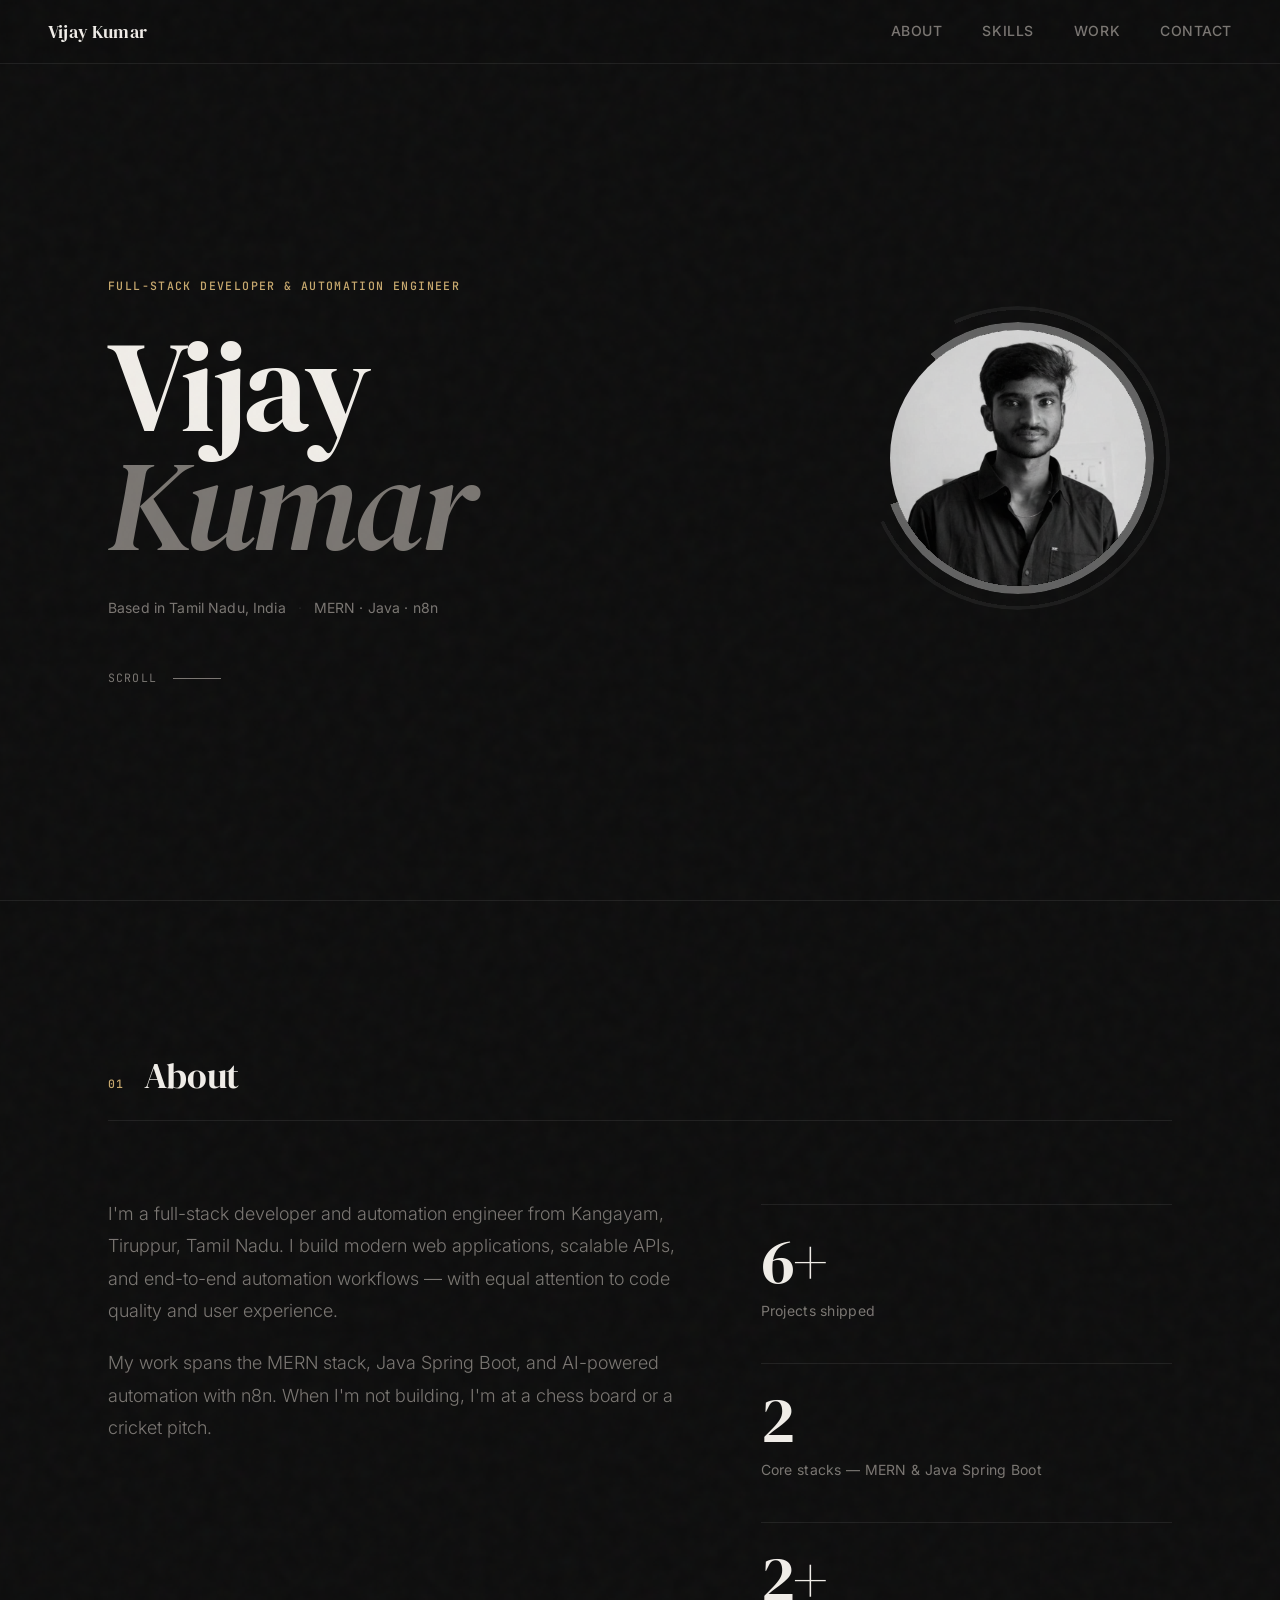
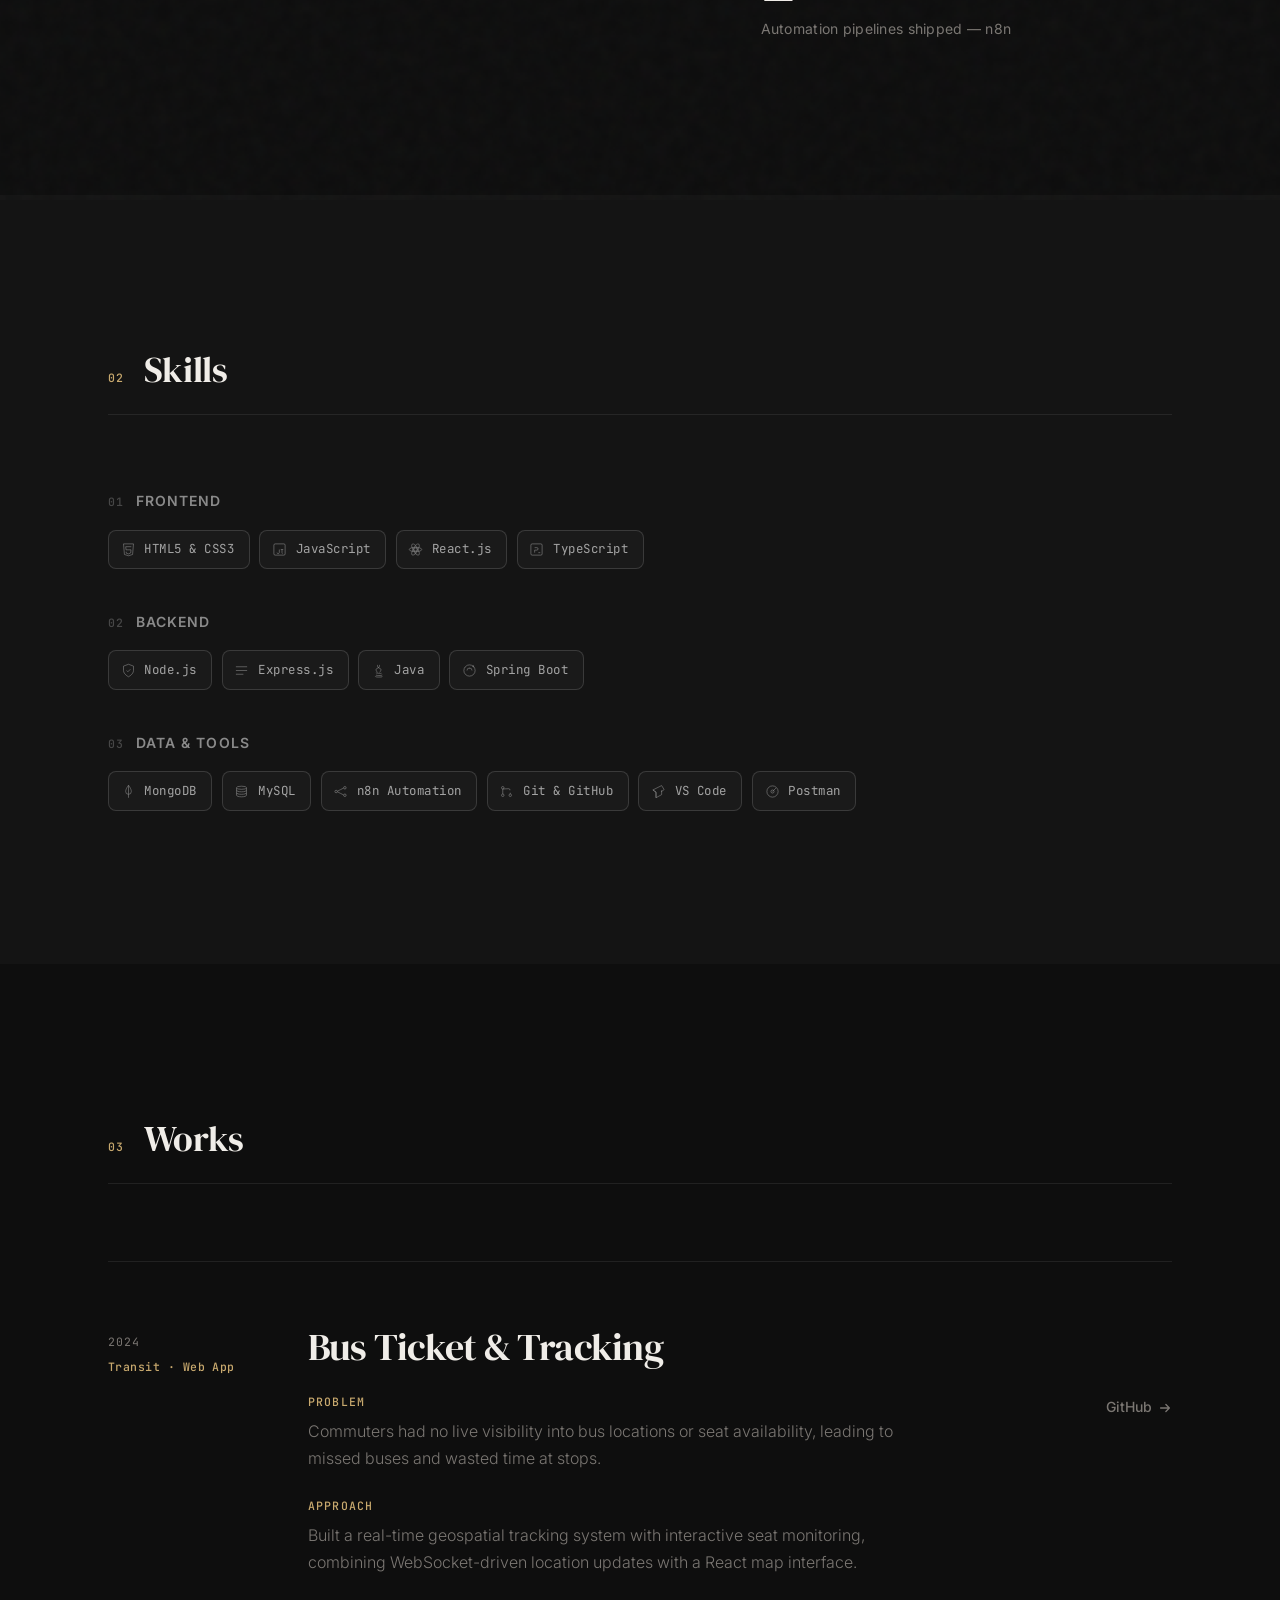
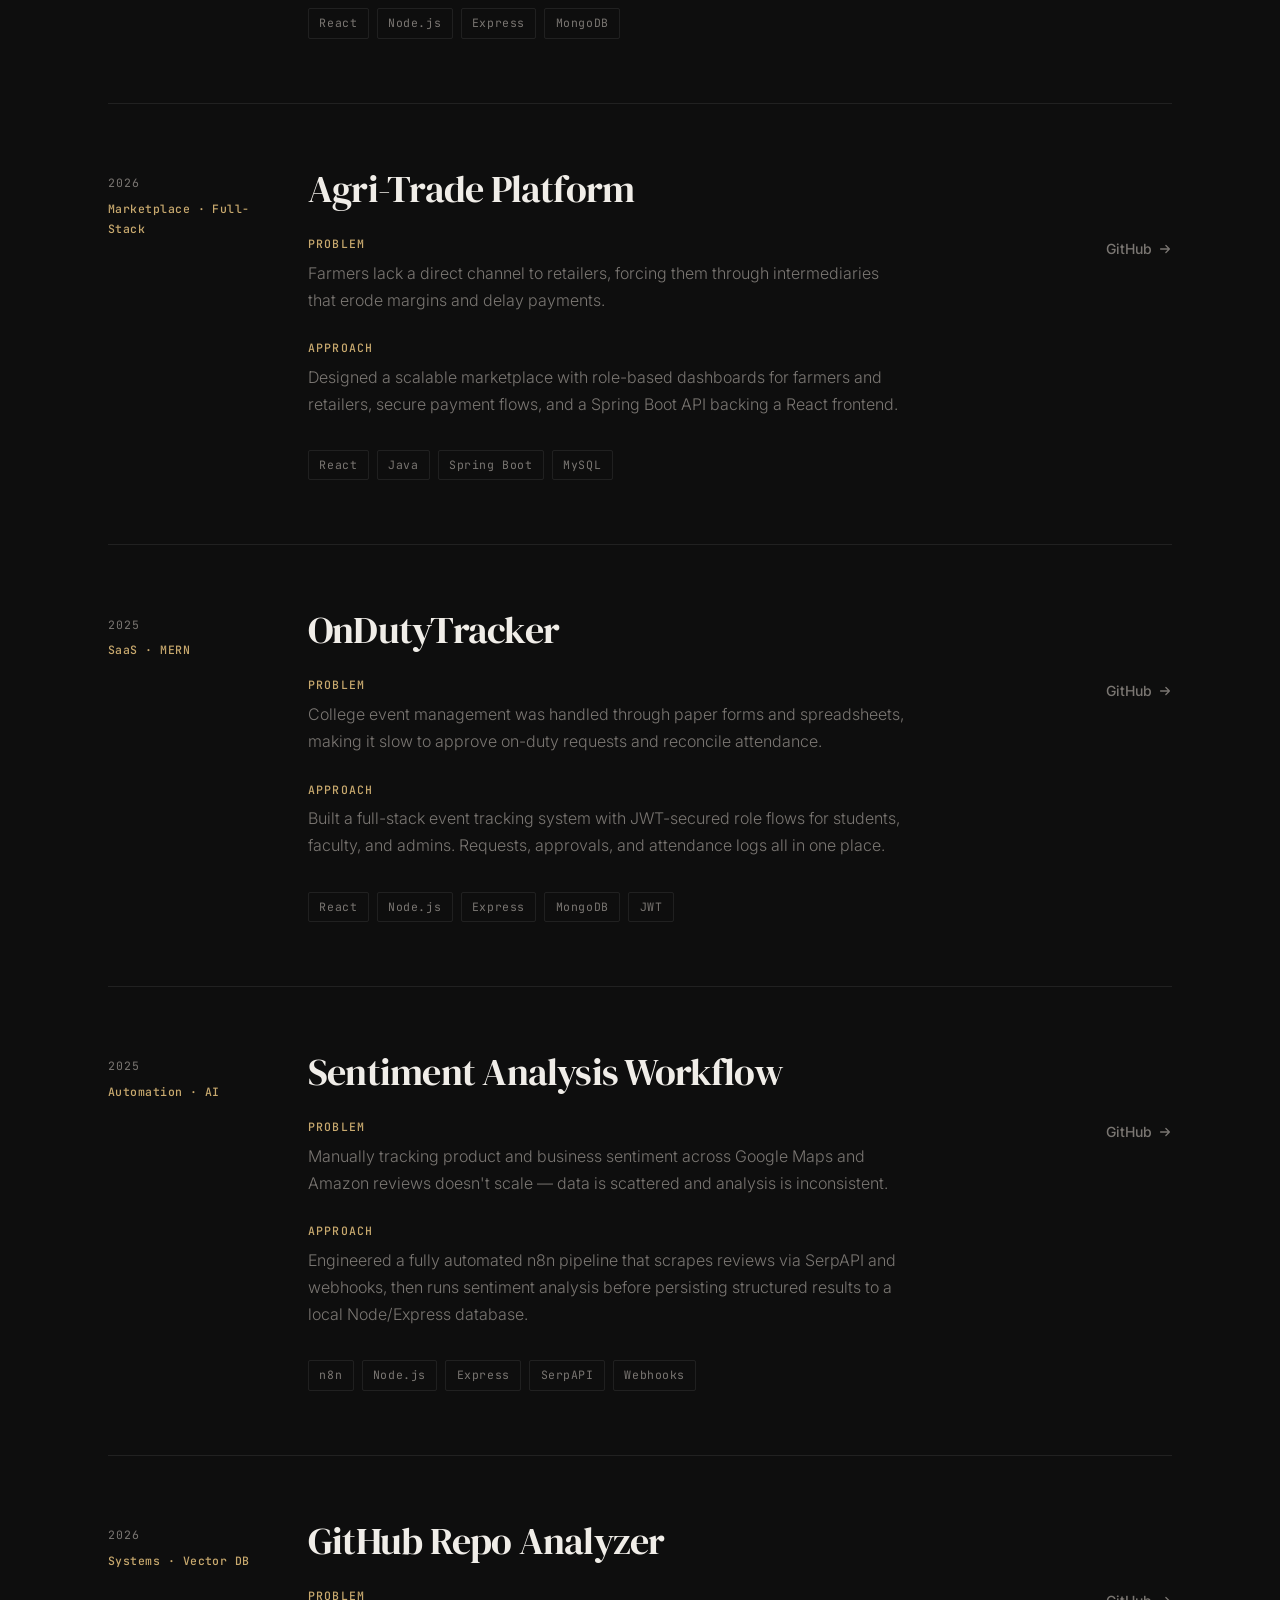
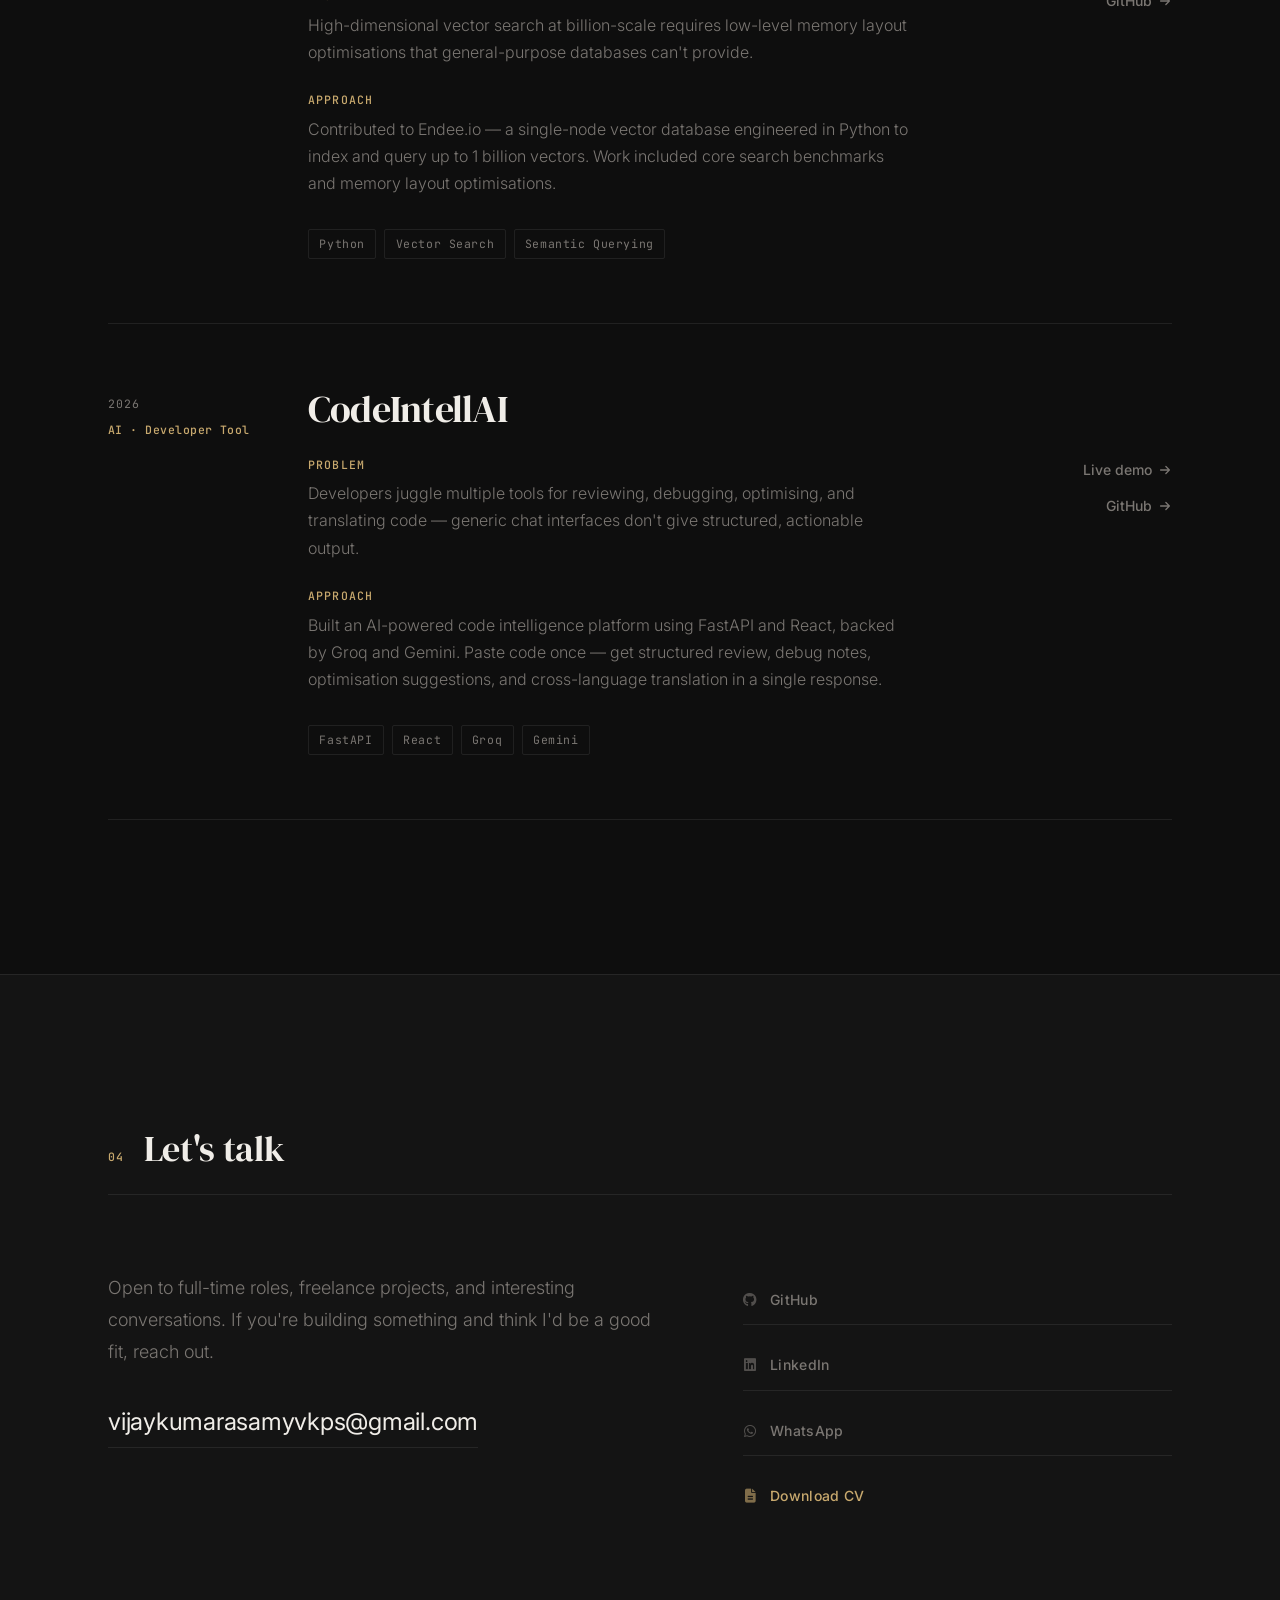
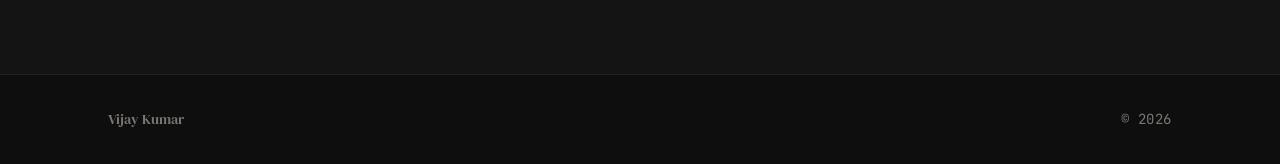
==== index.html @ 56f91ee9 "Updated Portfolio" ====
<!DOCTYPE html>
<html lang="en">
<head>
    <meta charset="UTF-8">
    <meta name="viewport" content="width=device-width, initial-scale=1.0">
    <title>Vijay Kumar — Full-Stack Developer</title>
    <!-- Favicon: VK monogram -->
    <link rel="icon" type="image/svg+xml" href="data:image/svg+xml,%3Csvg xmlns='http://www.w3.org/2000/svg' viewBox='0 0 32 32'%3E%3Crect width='32' height='32' rx='6' fill='%230e0e0e'/%3E%3Ctext x='16' y='22' font-family='Georgia%2C serif' font-size='14' font-weight='700' fill='%23f0ede8' text-anchor='middle' letter-spacing='0.5'%3EVK%3C/text%3E%3C/svg%3E">
    <link rel="preconnect" href="https://fonts.googleapis.com">
    <link rel="preconnect" href="https://fonts.gstatic.com" crossorigin>
    <!-- 
        Display: DM Serif Display — editorial, confident, not stuffy
        Body/UI: Inter — clean, neutral, professional
        Mono: JetBrains Mono — code/labels
    -->
    <link href="https://fonts.googleapis.com/css2?family=DM+Serif+Display:ital@0;1&family=Inter:wght@300;400;500;600&family=JetBrains+Mono:wght@400;500&display=swap" rel="stylesheet">
    <link rel="stylesheet" href="https://cdnjs.cloudflare.com/ajax/libs/font-awesome/6.5.1/css/all.min.css">
    <link rel="stylesheet" href="styles.css">
</head>
<body>

    <!-- Grain texture overlay -->
    <div class="grain" aria-hidden="true"></div>

    <!-- ===================== NAVIGATION ===================== -->
    <nav class="nav" id="nav">
        <a href="#hero" class="nav-logo">Vijay Kumar</a>
        <div class="nav-links">
            <a href="#about">About</a>
            <a href="#skills">Skills</a>
            <a href="#work">Work</a>
            <a href="#contact">Contact</a>
        </div>
        <button class="nav-menu-btn" aria-label="Toggle menu" aria-expanded="false">
            <span></span><span></span>
        </button>
    </nav>

    <!-- Mobile nav drawer -->
    <div class="nav-drawer" id="navDrawer" aria-hidden="true">
        <a href="#about">About</a>
        <a href="#skills">Skills</a>
        <a href="#work">Work</a>
        <a href="#contact">Contact</a>
    </div>

    <!-- ===================== HERO ===================== -->
    <div class="hero-wrap">
    <section id="hero" class="hero">
        <div class="hero-inner">
            <div class="hero-label fade-up">Full-Stack Developer &amp; Automation Engineer</div>
            <h1 class="hero-title fade-up delay-1">
                Vijay<br>
                <em>Kumar</em>
            </h1>
            <div class="hero-meta fade-up delay-2">
                <span>Based in Tamil Nadu, India</span>
                <span class="dot">·</span>
                <span>MERN · Java · n8n</span>
            </div>
            <a href="#about" class="hero-scroll fade-up delay-3" aria-label="Scroll to about">
                <span>Scroll</span>
                <div class="hero-scroll-line"></div>
            </a>
        </div>
        <div class="hero-portrait fade-in-right delay-2">
            <div class="portrait-ring">
                <img src="images/Vijay.jpeg" alt="Vijay Kumar" loading="eager" class="portrait-circle">
            </div>
        </div>
    </section>
    </div><!-- /hero-wrap -->

    <!-- ===================== ABOUT ===================== -->
    <section id="about" class="section">
        <div class="container">
            <div class="section-header reveal">
                <span class="section-index">01</span>
                <h2 class="section-title">About</h2>
            </div>
            <div class="about-grid">
                <div class="about-bio reveal delay-1">
                    <p>I'm a full-stack developer and automation engineer from Kangayam, Tiruppur, Tamil Nadu. I build modern web applications, scalable APIs, and end-to-end automation workflows — with equal attention to code quality and user experience.</p>
                    <p>My work spans the MERN stack, Java Spring Boot, and AI-powered automation with n8n. When I'm not building, I'm at a chess board or a cricket pitch. </p>
                </div>
                <div class="about-stats reveal delay-2">
                    <div class="stat">
                        <span class="stat-num">6+</span>
                        <span class="stat-label">Projects shipped</span>
                    </div>
                    <div class="stat">
                        <span class="stat-num">2</span>
                        <span class="stat-label">Core stacks — MERN &amp; Java Spring Boot</span>
                    </div>
                    <div class="stat">
                         <span class="stat-num">2+</span>
                         <span class="stat-label">Automation pipelines shipped — n8n</span>
                     </div>
                </div>
            </div>
        </div>
    </section>

    <!-- ===================== SKILLS ===================== -->
    <section id="skills" class="section section--skills">
        <div class="container">
            <div class="section-header reveal">
                <span class="section-index">02</span>
                <h2 class="section-title">Skills</h2>
            </div>
            <div class="skills-grid">

                <!-- FRONTEND -->
                <div class="skill-group reveal delay-1">
                    <div class="skill-group-header">
                        <span class="skill-group-num">01</span>
                        <h3 class="skill-group-title">Frontend</h3>
                    </div>
                    <ul class="skill-list">
                        <li>
                            <svg class="chip-icon" viewBox="0 0 24 24" fill="none" stroke="currentColor" stroke-width="1.5" aria-hidden="true"><path d="M4 3l1.5 17L12 22l6.5-2L20 3H4z"/><path d="M16.5 7.5h-9l.5 5h8l-.5 5L12 19l-3.5-1-.25-2.5"/></svg>
                            HTML5 &amp; CSS3
                        </li>
                        <li>
                            <svg class="chip-icon" viewBox="0 0 24 24" fill="none" stroke="currentColor" stroke-width="1.5" aria-hidden="true"><rect x="3" y="3" width="18" height="18" rx="2"/><path d="M8 17c0 1 .8 1.5 1.8 1.5C11 18.5 11.7 18 11.7 16.5V12"/><path d="M14 12h4M16 12v5c0 .8.4 1.5 1 1.5"/></svg>
                            JavaScript
                        </li>
                        <li>
                            <svg class="chip-icon" viewBox="0 0 24 24" fill="none" stroke="currentColor" stroke-width="1.5" aria-hidden="true"><circle cx="12" cy="12" r="2.5"/><ellipse cx="12" cy="12" rx="10" ry="3.5"/><ellipse cx="12" cy="12" rx="10" ry="3.5" transform="rotate(60 12 12)"/><ellipse cx="12" cy="12" rx="10" ry="3.5" transform="rotate(120 12 12)"/></svg>
                            React.js
                        </li>
                        <li>
                            <svg class="chip-icon" viewBox="0 0 24 24" fill="none" stroke="currentColor" stroke-width="1.5" aria-hidden="true"><rect x="3" y="3" width="18" height="18" rx="2"/><path d="M9 9h3.5a2 2 0 0 1 0 4H9v4"/><path d="M15 17h3"/></svg>
                            TypeScript
                        </li>
                    </ul>
                </div>

                <!-- BACKEND -->
                <div class="skill-group reveal delay-2">
                    <div class="skill-group-header">
                        <span class="skill-group-num">02</span>
                        <h3 class="skill-group-title">Backend</h3>
                    </div>
                    <ul class="skill-list">
                        <li>
                            <svg class="chip-icon" viewBox="0 0 24 24" fill="none" stroke="currentColor" stroke-width="1.5" aria-hidden="true"><path d="M12 22s8-4 8-10V5l-8-3-8 3v7c0 6 8 10 8 10z"/><path d="M9 12l2 2 4-4"/></svg>
                            Node.js
                        </li>
                        <li>
                            <svg class="chip-icon" viewBox="0 0 24 24" fill="none" stroke="currentColor" stroke-width="1.5" aria-hidden="true"><path d="M3 12h18M3 6h18M3 18h12"/></svg>
                            Express.js
                        </li>
                        <li>
                            <svg class="chip-icon" viewBox="0 0 24 24" fill="none" stroke="currentColor" stroke-width="1.5" aria-hidden="true"><path d="M8.5 19s-2 1 4 1 5.5-1 5.5-1M8 15.5s-1 .5 4 1 5-.3 5-.3"/><path d="M10.5 3s-1 4 2.5 5 3 3 2.5 4.5-2 2.5-2 2.5M13.5 3s1 4-2.5 5-3 3-2.5 4.5 2 2.5 2 2.5"/><path d="M7 21s-1 1.5 5 1.5 6-.5 6-1.5"/></svg>
                            Java
                        </li>
                        <li>
                            <svg class="chip-icon" viewBox="0 0 24 24" fill="none" stroke="currentColor" stroke-width="1.5" aria-hidden="true"><circle cx="12" cy="12" r="9"/><path d="M8 12a4 4 0 0 1 8 0"/><path d="M12 8v1M19.5 7l-.7.7M4.5 7l.7.7"/><circle cx="18" cy="5" r="1.5" fill="currentColor" stroke="none"/></svg>
                            Spring Boot
                        </li>
                    </ul>
                </div>

                <!-- DATA & TOOLS -->
                <div class="skill-group reveal delay-3">
                    <div class="skill-group-header">
                        <span class="skill-group-num">03</span>
                        <h3 class="skill-group-title">Data &amp; Tools</h3>
                    </div>
                    <ul class="skill-list">
                        <li>
                            <svg class="chip-icon" viewBox="0 0 24 24" fill="none" stroke="currentColor" stroke-width="1.5" aria-hidden="true"><path d="M12 2c0 0-4.5 5.5-4.5 10a4.5 4.5 0 0 0 9 0C16.5 7.5 12 2 12 2z"/><line x1="12" y1="2" x2="12" y2="22"/></svg>
                            MongoDB
                        </li>
                        <li>
                            <svg class="chip-icon" viewBox="0 0 24 24" fill="none" stroke="currentColor" stroke-width="1.5" aria-hidden="true"><ellipse cx="12" cy="6" rx="8" ry="2.5"/><path d="M4 6v4c0 1.4 3.6 2.5 8 2.5S20 11.4 20 10V6"/><path d="M4 10v4c0 1.4 3.6 2.5 8 2.5S20 15.4 20 14v-4"/><path d="M4 14v4c0 1.4 3.6 2.5 8 2.5S20 19.4 20 18v-4"/></svg>
                            MySQL
                        </li>
                        <li>
                            <svg class="chip-icon" viewBox="0 0 24 24" fill="none" stroke="currentColor" stroke-width="1.5" aria-hidden="true"><circle cx="5" cy="12" r="2"/><circle cx="19" cy="6" r="2"/><circle cx="19" cy="18" r="2"/><path d="M7 11.5L12 9l5-2.5M7 12.5L12 15l5 2.5"/></svg>
                            n8n Automation
                        </li>
                        <li>
                            <svg class="chip-icon" viewBox="0 0 24 24" fill="none" stroke="currentColor" stroke-width="1.5" aria-hidden="true"><circle cx="6" cy="18" r="2"/><circle cx="18" cy="18" r="2"/><circle cx="6" cy="6" r="2"/><path d="M6 8v8M6 8l9.5-.5a2 2 0 0 1 2 2v.5"/><path d="M18 14v2"/></svg>
                            Git &amp; GitHub
                        </li>
                        <li>
                            <svg class="chip-icon" viewBox="0 0 24 24" fill="none" stroke="currentColor" stroke-width="1.5" aria-hidden="true"><path d="M17 2.5L3 9.5l5 3.5M17 2.5L21 9l-5 3.5M3 9.5l5 3.5v9l9-5v-7"/><path d="M8 13v9"/></svg>
                            VS Code
                        </li>
                        <li>
                            <svg class="chip-icon" viewBox="0 0 24 24" fill="none" stroke="currentColor" stroke-width="1.5" aria-hidden="true"><circle cx="12" cy="12" r="9"/><path d="M12 12l5.5-5.5"/><circle cx="12" cy="12" r="2.5"/></svg>
                            Postman
                        </li>
                    </ul>
                </div>

            </div>
        </div>
    </section>

    <!-- ===================== WORK ===================== -->
    <section id="work" class="section">
        <div class="container">
            <div class="section-header reveal">
                <span class="section-index">03</span>
                <h2 class="section-title">Works</h2>
            </div>

            <!-- Project: Bus Ticket & Tracking -->
            <article class="project reveal">
                <div class="project-meta">
                    <span class="project-year">2024</span>
                    <span class="project-type">Transit · Web App</span>
                </div>
                <div class="project-body">
                    <h3 class="project-title">Bus Ticket &amp; Tracking</h3>
                    <div class="project-content">
                        <div class="project-text">
                            <div class="project-field">
                                <span class="field-label">Problem</span>
                                <p>Commuters had no live visibility into bus locations or seat availability, leading to missed buses and wasted time at stops.</p>
                            </div>
                            <div class="project-field">
                                <span class="field-label">Approach</span>
                                <p>Built a real-time geospatial tracking system with interactive seat monitoring, combining WebSocket-driven location updates with a React map interface.</p>
                            </div>
                            <div class="project-stack">
                                <span>React</span><span>Node.js</span><span>Express</span><span>MongoDB</span>
                            </div>
                        </div>
                        <div class="project-links">
                            <a href="https://github.com/vijay0414/Bus_Ticket_and_Tracking" target="_blank" rel="noopener" class="link-arrow">
                                GitHub <svg viewBox="0 0 16 16" fill="none" aria-hidden="true"><path d="M3 8h10M9 4l4 4-4 4" stroke="currentColor" stroke-width="1.5" stroke-linecap="round" stroke-linejoin="round"/></svg>
                            </a>
                        </div>
                    </div>
                </div>
            </article>

            <!-- Project: Agri-Trade -->
            <article class="project reveal">
                <div class="project-meta">
                    <span class="project-year">2026</span>
                    <span class="project-type">Marketplace · Full-Stack</span>
                </div>
                <div class="project-body">
                    <h3 class="project-title">Agri-Trade Platform</h3>
                    <div class="project-content">
                        <div class="project-text">
                            <div class="project-field">
                                <span class="field-label">Problem</span>
                                <p>Farmers lack a direct channel to retailers, forcing them through intermediaries that erode margins and delay payments.</p>
                            </div>
                            <div class="project-field">
                                <span class="field-label">Approach</span>
                                <p>Designed a scalable marketplace with role-based dashboards for farmers and retailers, secure payment flows, and a Spring Boot API backing a React frontend.</p>
                            </div>
                            <div class="project-stack">
                                <span>React</span><span>Java</span><span>Spring Boot</span><span>MySQL</span>
                            </div>
                        </div>
                        <div class="project-links">
                            <a href="https://github.com/vijay0414/Digital-Agriculture-Trading-Platform" target="_blank" rel="noopener" class="link-arrow">
                                GitHub <svg viewBox="0 0 16 16" fill="none" aria-hidden="true"><path d="M3 8h10M9 4l4 4-4 4" stroke="currentColor" stroke-width="1.5" stroke-linecap="round" stroke-linejoin="round"/></svg>
                            </a>
                        </div>
                    </div>
                </div>
            </article>

            <!-- Project: OnDutyTracker -->
            <article class="project reveal">
                <div class="project-meta">
                    <span class="project-year">2025</span>
                    <span class="project-type">SaaS · MERN</span>
                </div>
                <div class="project-body">
                    <h3 class="project-title">OnDutyTracker</h3>
                    <div class="project-content">
                        <div class="project-text">
                            <div class="project-field">
                                <span class="field-label">Problem</span>
                                <p>College event management was handled through paper forms and spreadsheets, making it slow to approve on-duty requests and reconcile attendance.</p>
                            </div>
                            <div class="project-field">
                                <span class="field-label">Approach</span>
                                <p>Built a full-stack event tracking system with JWT-secured role flows for students, faculty, and admins. Requests, approvals, and attendance logs all in one place.</p>
                            </div>
                            <div class="project-stack">
                                <span>React</span><span>Node.js</span><span>Express</span><span>MongoDB</span><span>JWT</span>
                            </div>
                        </div>
                        <div class="project-links">
                            <a href="https://github.com/vijay0414/Ondutytracker" target="_blank" rel="noopener" class="link-arrow">
                                GitHub <svg viewBox="0 0 16 16" fill="none" aria-hidden="true"><path d="M3 8h10M9 4l4 4-4 4" stroke="currentColor" stroke-width="1.5" stroke-linecap="round" stroke-linejoin="round"/></svg>
                            </a>
                        </div>
                    </div>
                </div>
            </article>

            <!-- Project: Sentiment Analysis -->
            <article class="project reveal">
                <div class="project-meta">
                    <span class="project-year">2025</span>
                    <span class="project-type">Automation · AI</span>
                </div>
                <div class="project-body">
                    <h3 class="project-title">Sentiment Analysis Workflow</h3>
                    <div class="project-content">
                        <div class="project-text">
                            <div class="project-field">
                                <span class="field-label">Problem</span>
                                <p>Manually tracking product and business sentiment across Google Maps and Amazon reviews doesn't scale — data is scattered and analysis is inconsistent.</p>
                            </div>
                            <div class="project-field">
                                <span class="field-label">Approach</span>
                                <p>Engineered a fully automated n8n pipeline that scrapes reviews via SerpAPI and webhooks, then runs sentiment analysis before persisting structured results to a local Node/Express database.</p>
                            </div>
                            <div class="project-stack">
                                <span>n8n</span><span>Node.js</span><span>Express</span><span>SerpAPI</span><span>Webhooks</span>
                            </div>
                        </div>
                        <div class="project-links">
                            <a href="https://github.com/vijay0414/Sentiment_Analysis_Using_N8N" target="_blank" rel="noopener" class="link-arrow">
                                GitHub <svg viewBox="0 0 16 16" fill="none" aria-hidden="true"><path d="M3 8h10M9 4l4 4-4 4" stroke="currentColor" stroke-width="1.5" stroke-linecap="round" stroke-linejoin="round"/></svg>
                            </a>
                        </div>
                    </div>
                </div>
            </article>

            <!-- Project: GitHub Repo Analyzer / Endee -->
            <article class="project reveal">
                <div class="project-meta">
                    <span class="project-year">2026</span>
                    <span class="project-type">Systems · Vector DB</span>
                </div>
                <div class="project-body">
                    <h3 class="project-title">GitHub Repo Analyzer</h3>
                    <div class="project-content">
                        <div class="project-text">
                            <div class="project-field">
                                <span class="field-label">Problem</span>
                                <p>High-dimensional vector search at billion-scale requires low-level memory layout optimisations that general-purpose databases can't provide.</p>
                            </div>
                            <div class="project-field">
                                <span class="field-label">Approach</span>
                                <p>Contributed to Endee.io — a single-node vector database engineered in Python to index and query up to 1 billion vectors. Work included core search benchmarks and memory layout optimisations.</p>
                            </div>
                            <div class="project-stack">
                                <span>Python</span><span>Vector Search</span><span>Semantic Querying</span>
                            </div>
                        </div>
                        <div class="project-links">
                            <a href="https://github.com/vijay0414/vijay-endee" target="_blank" rel="noopener" class="link-arrow">
                                GitHub <svg viewBox="0 0 16 16" fill="none" aria-hidden="true"><path d="M3 8h10M9 4l4 4-4 4" stroke="currentColor" stroke-width="1.5" stroke-linecap="round" stroke-linejoin="round"/></svg>
                            </a>
                        </div>
                    </div>
                </div>
            </article>

            <!-- Project: CodeIntellAI -->
            <article class="project reveal">
                <div class="project-meta">
                    <span class="project-year">2026</span>
                    <span class="project-type">AI · Developer Tool</span>
                </div>
                <div class="project-body">
                    <h3 class="project-title">CodeIntellAI</h3>
                    <div class="project-content">
                        <div class="project-text">
                            <div class="project-field">
                                <span class="field-label">Problem</span>
                                <p>Developers juggle multiple tools for reviewing, debugging, optimising, and translating code — generic chat interfaces don't give structured, actionable output.</p>
                            </div>
                            <div class="project-field">
                                <span class="field-label">Approach</span>
                                <p>Built an AI-powered code intelligence platform using FastAPI and React, backed by Groq and Gemini. Paste code once — get structured review, debug notes, optimisation suggestions, and cross-language translation in a single response.</p>
                            </div>
                            <div class="project-stack">
                                <span>FastAPI</span><span>React</span><span>Groq</span><span>Gemini</span>
                            </div>
                        </div>
                        <div class="project-links">
                            <a href="https://code-intell-ai.vercel.app/" target="_blank" rel="noopener" class="link-arrow">
                                Live demo <svg viewBox="0 0 16 16" fill="none" aria-hidden="true"><path d="M3 8h10M9 4l4 4-4 4" stroke="currentColor" stroke-width="1.5" stroke-linecap="round" stroke-linejoin="round"/></svg>
                            </a>
                            <a href="https://github.com/vijay0414/CodeIntellAI" target="_blank" rel="noopener" class="link-arrow">
                                GitHub <svg viewBox="0 0 16 16" fill="none" aria-hidden="true"><path d="M3 8h10M9 4l4 4-4 4" stroke="currentColor" stroke-width="1.5" stroke-linecap="round" stroke-linejoin="round"/></svg>
                            </a>
                        </div>
                    </div>
                </div>
            </article>

        </div>
    </section>

    <!-- ===================== CONTACT ===================== -->
    <section id="contact" class="section section--contact">
        <div class="container">
            <div class="section-header reveal">
                <span class="section-index">04</span>
                <h2 class="section-title">Let's talk</h2>
            </div>
            <div class="contact-grid">
                <div class="contact-intro reveal delay-1">
                    <p>Open to full-time roles, freelance projects, and interesting conversations. If you're building something and think I'd be a good fit, reach out.</p>
                    <a href="mailto:vijaykumarasamyvkps@gmail.com" class="contact-email reveal delay-2">
                        vijaykumarasamyvkps@gmail.com
                    </a>
                </div>
                <div class="contact-links reveal delay-2">
                    <a href="https://github.com/vijay0414" target="_blank" rel="noopener" class="contact-link">
                        <i class="fab fa-github" aria-hidden="true"></i> GitHub
                    </a>
                    <a href="https://www.linkedin.com/in/vijaykumarasamy/" target="_blank" rel="noopener" class="contact-link">
                        <i class="fab fa-linkedin" aria-hidden="true"></i> LinkedIn
                    </a>
                    <a href="https://wa.me/917598202292" target="_blank" rel="noopener" class="contact-link">
                        <i class="fab fa-whatsapp" aria-hidden="true"></i> WhatsApp
                    </a>
                    <a href="./resume/5179_VijayKumarKNEW.pdf" download class="contact-link contact-link--resume">
                        <i class="fas fa-file-alt" aria-hidden="true"></i> Download CV
                    </a>
                </div>
            </div>
        </div>
    </section>

    <!-- ===================== FOOTER ===================== -->
    <footer class="footer">
        <div class="container footer-inner">
            <span>Vijay Kumar</span>
            <span class="footer-copy">© 2026</span>
        </div>
    </footer>

    <script src="script.js"></script>
</body>
</html>
---- styles.css ----
/* ============================================================
   Vijay Kumar — Portfolio
   Luxury editorial theme: dark monochrome, one accent, generous space
   ============================================================ */

/* ── Variables ─────────────────────────────────────────────── */
:root {
    /* Color */
    --bg:          #0e0e0e;
    --bg-alt:      #141414;
    --surface:     #1a1a1a;
    --border:      rgba(255,255,255,0.08);
    --text:        #f0ede8;          /* warm off-white */
    --text-muted:  #7a7672;
    --accent:      #c8a96e;          /* single accent: aged gold */
    --accent-dim:  rgba(200,169,110,0.15);

    /* Type */
    --serif:   'DM Serif Display', Georgia, serif;
    --sans:    'Inter', system-ui, sans-serif;
    --mono:    'JetBrains Mono', 'Courier New', monospace;

    /* Scale (rem) */
    --text-xs:   0.72rem;
    --text-sm:   0.875rem;
    --text-base: 1rem;
    --text-lg:   1.125rem;
    --text-xl:   1.375rem;
    --text-2xl:  1.75rem;
    --text-3xl:  2.25rem;
    --text-hero: clamp(4rem, 10vw, 9rem);

    /* Space */
    --section-py: clamp(6rem, 12vw, 10rem);
    --container:  1160px;
    --gutter:     clamp(1.5rem, 5vw, 3rem);

    /* Motion */
    --ease-out: cubic-bezier(0.22, 1, 0.36, 1);
    --dur:      0.55s;
}

/* ── Reset ──────────────────────────────────────────────────── */
*, *::before, *::after { box-sizing: border-box; margin: 0; padding: 0; }
html { scroll-behavior: smooth; -webkit-font-smoothing: antialiased; }

body {
    background: var(--bg);
    color: var(--text);
    font-family: var(--sans);
    font-size: var(--text-base);
    line-height: 1.75;
    font-weight: 400;
    overflow-x: hidden;
}

img { display: block; max-width: 100%; }
a { color: inherit; text-decoration: none; }
ul { list-style: none; }
button { background: none; border: none; cursor: pointer; color: inherit; font: inherit; }

/* ── Grain ──────────────────────────────────────────────────── */
.grain {
    position: fixed;
    inset: -200%;
    width: 400%; height: 400%;
    pointer-events: none;
    z-index: 9999;
    opacity: 0.028;
    background-image: url("data:image/svg+xml,%3Csvg viewBox='0 0 256 256' xmlns='http://www.w3.org/2000/svg'%3E%3Cfilter id='n'%3E%3CfeTurbulence type='fractalNoise' baseFrequency='0.9' numOctaves='4' stitchTiles='stitch'/%3E%3C/filter%3E%3Crect width='100%25' height='100%25' filter='url(%23n)'/%3E%3C/svg%3E");
    animation: grain 0.5s steps(2) infinite;
}
@keyframes grain {
    0%   { transform: translate(0,   0)   }
    25%  { transform: translate(-2%, -3%) }
    50%  { transform: translate(1%,  2%)  }
    75%  { transform: translate(3%,  -1%) }
    100% { transform: translate(-1%, 3%)  }
}

/* ── Layout helpers ─────────────────────────────────────────── */
.container {
    max-width: var(--container);
    margin: 0 auto;
    padding: 0 var(--gutter);
}

/* ── Nav ────────────────────────────────────────────────────── */
.nav {
    position: fixed;
    top: 0; left: 0; right: 0;
    z-index: 200;
    height: 64px;
    display: flex;
    align-items: center;
    padding: 0 var(--gutter);
    background: rgba(14,14,14,0.82);
    backdrop-filter: blur(18px);
    -webkit-backdrop-filter: blur(18px);
    border-bottom: 1px solid var(--border);
    transition: border-color var(--dur) var(--ease-out);
}

.nav-logo {
    font-family: var(--serif);
    font-size: var(--text-lg);
    letter-spacing: 0.01em;
    color: var(--text);
    flex-shrink: 0;
}

.nav-links {
    display: flex;
    gap: 2.5rem;
    margin-left: auto;
}

.nav-links a {
    font-size: var(--text-sm);
    font-weight: 500;
    letter-spacing: 0.04em;
    color: var(--text-muted);
    text-transform: uppercase;
    transition: color 0.2s;
    position: relative;
}

.nav-links a::after {
    content: '';
    position: absolute;
    bottom: -3px; left: 0; right: 0;
    height: 1px;
    background: var(--accent);
    transform: scaleX(0);
    transform-origin: right;
    transition: transform 0.3s var(--ease-out);
}

.nav-links a:hover { color: var(--text); }
.nav-links a:hover::after { transform: scaleX(1); transform-origin: left; }

.nav-menu-btn {
    display: none;
    margin-left: auto;
    flex-direction: column;
    gap: 5px;
    padding: 4px;
}
.nav-menu-btn span {
    display: block;
    width: 22px; height: 1.5px;
    background: var(--text);
    transition: all 0.3s;
}

/* Mobile nav drawer */
.nav-drawer {
    display: none;
    position: fixed;
    top: 64px; left: 0; right: 0;
    background: var(--bg);
    border-bottom: 1px solid var(--border);
    padding: 2rem var(--gutter);
    z-index: 190;
    flex-direction: column;
    gap: 1.5rem;
}
.nav-drawer.open { display: flex; }
.nav-drawer a {
    font-size: var(--text-xl);
    font-family: var(--serif);
    color: var(--text-muted);
    transition: color 0.2s;
}
.nav-drawer a:hover { color: var(--text); }

/* ── Section shared ─────────────────────────────────────────── */
.section {
    padding: var(--section-py) 0;
}
.section--alt {
    background: var(--bg-alt);
}

.section-header {
    display: flex;
    align-items: baseline;
    gap: 1.25rem;
    margin-bottom: clamp(3rem, 6vw, 5rem);
    border-bottom: 1px solid var(--border);
    padding-bottom: 1.5rem;
}

.section-index {
    font-family: var(--mono);
    font-size: var(--text-xs);
    font-weight: 500;
    color: var(--accent);
    letter-spacing: 0.08em;
    flex-shrink: 0;
    padding-top: 0.2em;
}

.section-title {
    font-family: var(--serif);
    font-size: var(--text-3xl);
    font-weight: 400;
    letter-spacing: -0.01em;
    color: var(--text);
    line-height: 1.15;
}

/* ── Hero ───────────────────────────────────────────────────── */
.hero-wrap {
    background: var(--bg);
    border-bottom: 1px solid var(--border);
}

.hero {
    min-height: 100svh;
    padding: 0 var(--gutter);
    padding-top: 64px;
    display: grid;
    grid-template-columns: 1fr auto;
    align-items: center;
    gap: clamp(3rem, 8vw, 8rem);
    max-width: var(--container);
    margin: 0 auto;
    width: 100%;
}

.hero-inner {
    display: flex;
    flex-direction: column;
    gap: 2rem;
}

.hero-label {
    font-family: var(--mono);
    font-size: var(--text-xs);
    font-weight: 500;
    letter-spacing: 0.12em;
    text-transform: uppercase;
    color: var(--accent);
}

.hero-title {
    font-family: var(--serif);
    font-size: var(--text-hero);
    line-height: 0.92;
    letter-spacing: -0.03em;
    color: var(--text);
    font-weight: 400;
}
.hero-title em {
    font-style: italic;
    color: var(--text-muted);
}

.hero-meta {
    display: flex;
    align-items: center;
    gap: 0.75rem;
    font-size: var(--text-sm);
    color: var(--text-muted);
    font-weight: 400;
    letter-spacing: 0.01em;
}
.hero-meta .dot { color: var(--border); }

.hero-scroll {
    display: inline-flex;
    align-items: center;
    gap: 1rem;
    font-family: var(--mono);
    font-size: var(--text-xs);
    letter-spacing: 0.1em;
    text-transform: uppercase;
    color: var(--text-muted);
    margin-top: 1rem;
    transition: color 0.2s;
}
.hero-scroll:hover { color: var(--text); }

.hero-scroll-line {
    width: 48px; height: 1px;
    background: var(--text-muted);
    position: relative;
    overflow: hidden;
}
.hero-scroll-line::after {
    content: '';
    position: absolute;
    top: 0; left: -100%;
    width: 100%; height: 100%;
    background: var(--accent);
    animation: lineSlide 2s var(--ease-out) infinite;
}
@keyframes lineSlide {
    0%   { left: -100%; }
    50%  { left:  100%; }
    100% { left:  100%; }
}

.hero-portrait {
    width: clamp(200px, 24vw, 360px);
    align-self: stretch;
    display: flex;
    align-items: center;
    justify-content: center;
    padding-bottom: 3rem;
}

/* Broken / partial ring wrapper */
.portrait-ring {
    position: relative;
    width: clamp(180px, 20vw, 300px);
    height: clamp(180px, 20vw, 300px);
    border-radius: 50%;
    flex-shrink: 0;

    /*
     * conic-gradient trick:
     * Draw the ring as a thick border via a pseudo-element.
     * The gap is a ~70° arc at the bottom-right (roughly 5 o'clock).
     * Visible arc  : white 25% opacity — 290deg
     * Gap          : transparent       — 70deg
     */
    --ring-size: 2px;
    --ring-gap-start: 250deg;
    --ring-gap-end:   320deg;
}

/* The actual broken ring drawn with conic-gradient */
.portrait-ring::before {
    content: '';
    position: absolute;
    inset: calc(var(--ring-size) * -4);   /* sit just outside the image */
    border-radius: 50%;
    background: conic-gradient(
        from 0deg,
        rgba(255,255,255,0.35) 0deg var(--ring-gap-start),
        transparent var(--ring-gap-start) var(--ring-gap-end),
        rgba(255,255,255,0.35) var(--ring-gap-end) 360deg
    );
    /* mask out the inner fill — leaves only the ring stroke */
    -webkit-mask: radial-gradient(
        farthest-side,
        transparent calc(100% - 8px),
        black calc(100% - 8px)
    );
    mask: radial-gradient(
        farthest-side,
        transparent calc(100% - 8px),
        black calc(100% - 8px)
    );
    transition: opacity 0.4s var(--ease-out);
    opacity: 1;
}

/* Second ring: a thinner, dimmer echo offset slightly — adds depth */
.portrait-ring::after {
    content: '';
    position: absolute;
    inset: calc(var(--ring-size) * -12);
    border-radius: 50%;
    background: conic-gradient(
        from 45deg,
        rgba(255,255,255,0.1) 0deg 200deg,
        transparent 200deg 290deg,
        rgba(255,255,255,0.1) 290deg 360deg
    );
    -webkit-mask: radial-gradient(
        farthest-side,
        transparent calc(100% - 4px),
        black calc(100% - 4px)
    );
    mask: radial-gradient(
        farthest-side,
        transparent calc(100% - 4px),
        black calc(100% - 4px)
    );
    opacity: 0.6;
    transition: opacity 0.4s var(--ease-out);
}

.hero-portrait:hover .portrait-ring::before { opacity: 0.9; }
.hero-portrait:hover .portrait-ring::after  { opacity: 1; }

/* The image itself */
.hero-portrait .portrait-circle {
    width: 100%;
    height: 100%;
    aspect-ratio: 1 / 1;
    border-radius: 50%;
    object-fit: cover;
    object-position: center 15%;
    filter: grayscale(100%) contrast(1.1) brightness(0.88);
    display: block;
    transition: filter 0.7s var(--ease-out);
}
.hero-portrait:hover .portrait-circle {
    filter: grayscale(15%) contrast(1.05) brightness(0.95);
}

/* ── About ──────────────────────────────────────────────────── */
.about-grid {
    display: grid;
    grid-template-columns: 1.4fr 1fr;
    gap: clamp(3rem, 6vw, 6rem);
    align-items: start;
}

.about-bio p {
    color: var(--text-muted);
    font-size: var(--text-lg);
    line-height: 1.8;
    font-weight: 300;
    margin-bottom: 1.25rem;
}
.about-bio p:last-child { margin-bottom: 0; }

.about-stats {
    display: flex;
    flex-direction: column;
    gap: 2.5rem;
    padding-top: 0.4rem;
}

.stat-num {
    display: block;
    font-family: var(--serif);
    font-size: clamp(2.5rem, 5vw, 4rem);
    line-height: 1;
    color: var(--text);
    letter-spacing: -0.03em;
}
.stat-label {
    display: block;
    font-size: var(--text-sm);
    color: var(--text-muted);
    font-weight: 400;
    letter-spacing: 0.02em;
    margin-top: 0.35rem;
}
.stat { border-top: 1px solid var(--border); padding-top: 1.5rem; }

/* ── Skills ─────────────────────────────────────────────────── */

.section--skills {
    background: var(--bg-alt);
}

.section-index--plain {
    color: rgba(255,255,255,0.28);
}
.section--skills .section-header {
    border-bottom-color: var(--border);
}

/* Stack the three category blocks with breathing room */
.skills-grid {
    display: flex;
    flex-direction: column;
    gap: 2.75rem;
}

/* Each category block: header above chip row */
.skill-group {
    display: flex;
    flex-direction: column;
    gap: 1.1rem;
}

/* Category header: dim index + uppercase label */
.skill-group-header {
    display: flex;
    align-items: baseline;
    gap: 0.7rem;
}

.skill-group-num {
    font-family: var(--mono);
    font-size: var(--text-xs);
    letter-spacing: 0.1em;
    color: rgba(255,255,255,0.22);
    font-weight: 500;
    flex-shrink: 0;
}

.skill-group-title {
    font-family: var(--sans);
    font-size: var(--text-sm);
    font-weight: 600;
    letter-spacing: 0.08em;
    text-transform: uppercase;
    color: rgba(255,255,255,0.5);
    line-height: 1;
}

/* Chips: horizontal wrapping row */
.skill-list {
    display: flex;
    flex-wrap: wrap;
    gap: 0.6rem;
    list-style: none;
    padding: 0;
    margin: 0;
}

/* Individual chip badge */
.skill-list li {
    display: inline-flex;
    align-items: center;
    gap: 0.55rem;
    font-family: var(--mono);
    font-size: 0.78rem;
    font-weight: 400;
    letter-spacing: 0.04em;
    color: rgba(255,255,255,0.6);
    background: #1a1a1a;
    border: 1px solid rgba(255,255,255,0.14);
    border-radius: 8px;
    padding: 0.48rem 0.9rem 0.48rem 0.72rem;
    cursor: default;
    transition: color 0.18s, border-color 0.18s, background 0.18s;
    position: static;
}
.skill-list li::before { display: none; }

.skill-list li:hover {
    color: #fff;
    border-color: rgba(255,255,255,0.35);
    background: #222;
}

/* SVG icon inside each chip */
.chip-icon {
    width: 15px;
    height: 15px;
    flex-shrink: 0;
    opacity: 0.5;
    stroke: currentColor;
    transition: opacity 0.18s;
    overflow: visible;
}
.skill-list li:hover .chip-icon {
    opacity: 0.85;
}



/* ── Projects ───────────────────────────────────────────────── */
.project {
    display: grid;
    grid-template-columns: 200px 1fr;
    gap: 0;
    border-top: 1px solid var(--border);
    padding: clamp(2.5rem, 5vw, 4rem) 0;
    transition: background 0.3s;
}
.project:last-child { border-bottom: 1px solid var(--border); }

.project-meta {
    padding-top: 0.35rem;
    padding-right: 2rem;
    flex-shrink: 0;
}

.project-year {
    display: block;
    font-family: var(--mono);
    font-size: var(--text-xs);
    letter-spacing: 0.08em;
    color: var(--text-muted);
    margin-bottom: 0.35rem;
}

.project-type {
    display: block;
    font-size: var(--text-xs);
    color: var(--accent);
    font-weight: 500;
    letter-spacing: 0.04em;
    font-family: var(--mono);
}

.project-body {
    display: flex;
    flex-direction: column;
    gap: 1.5rem;
}

.project-title {
    font-family: var(--serif);
    font-size: clamp(1.6rem, 3vw, 2.4rem);
    font-weight: 400;
    letter-spacing: -0.02em;
    line-height: 1.1;
    color: var(--text);
    transition: color 0.2s;
}
.project:hover .project-title { color: var(--accent); }

.project-content {
    display: grid;
    grid-template-columns: 1fr auto;
    gap: 2rem;
    align-items: start;
}

.project-text {
    display: flex;
    flex-direction: column;
    gap: 1.5rem;
}

.project-field { display: flex; flex-direction: column; gap: 0.35rem; }

.field-label {
    font-family: var(--mono);
    font-size: var(--text-xs);
    font-weight: 500;
    letter-spacing: 0.1em;
    text-transform: uppercase;
    color: var(--accent);
}

.project-field p {
    font-size: var(--text-base);
    color: var(--text-muted);
    line-height: 1.7;
    font-weight: 300;
    max-width: 60ch;
}

.project-stack {
    display: flex;
    flex-wrap: wrap;
    gap: 0.5rem;
    margin-top: 0.5rem;
}

.project-stack span {
    font-family: var(--mono);
    font-size: var(--text-xs);
    letter-spacing: 0.05em;
    color: var(--text-muted);
    border: 1px solid var(--border);
    padding: 0.25rem 0.65rem;
    border-radius: 2px;
    transition: all 0.2s;
}
.project:hover .project-stack span {
    border-color: rgba(200,169,110,0.3);
    color: var(--text);
}

.project-links {
    display: flex;
    flex-direction: column;
    gap: 0.75rem;
    align-items: flex-end;
    flex-shrink: 0;
    padding-top: 0.2rem;
}

.link-arrow {
    display: inline-flex;
    align-items: center;
    gap: 0.4rem;
    font-size: var(--text-sm);
    font-weight: 500;
    color: var(--text-muted);
    white-space: nowrap;
    transition: color 0.2s, gap 0.2s;
}
.link-arrow svg {
    width: 14px; height: 14px;
    flex-shrink: 0;
    transition: transform 0.2s var(--ease-out);
}
.link-arrow:hover { color: var(--accent); gap: 0.65rem; }
.link-arrow:hover svg { transform: translateX(3px); }

/* ── Contact ────────────────────────────────────────────────── */
.section--contact {
    background: var(--bg-alt);
    border-top: 1px solid var(--border);
}

.contact-grid {
    display: grid;
    grid-template-columns: 1.3fr 1fr;
    gap: clamp(3rem, 6vw, 6rem);
    align-items: start;
}

.contact-intro p {
    font-size: var(--text-lg);
    color: var(--text-muted);
    line-height: 1.8;
    font-weight: 300;
    max-width: 50ch;
    margin-bottom: 2rem;
}

.contact-email {
    display: inline-block;
    font-size: clamp(1rem, 2.5vw, 1.5rem);
    font-weight: 400;
    color: var(--text);
    letter-spacing: -0.01em;
    border-bottom: 1px solid var(--border);
    padding-bottom: 0.25rem;
    transition: color 0.2s, border-color 0.2s;
}
.contact-email:hover {
    color: var(--accent);
    border-color: var(--accent);
}

.contact-links {
    display: flex;
    flex-direction: column;
    gap: 1rem;
    padding-top: 0.25rem;
}

.contact-link {
    display: inline-flex;
    align-items: center;
    gap: 0.75rem;
    font-size: var(--text-sm);
    font-weight: 500;
    color: var(--text-muted);
    letter-spacing: 0.02em;
    padding: 0.75rem 0;
    border-bottom: 1px solid var(--border);
    transition: color 0.2s, border-color 0.2s;
}
.contact-link:last-child { border-bottom: none; }
.contact-link i { width: 1.1em; text-align: center; opacity: 0.6; }
.contact-link:hover { color: var(--text); border-color: rgba(255,255,255,0.15); }
.contact-link:hover i { opacity: 1; }

.contact-link--resume {
    color: var(--accent);
    border-color: rgba(200,169,110,0.25);
}
.contact-link--resume:hover {
    color: var(--text);
    border-color: rgba(255,255,255,0.15);
}

/* ── Footer ─────────────────────────────────────────────────── */
.footer {
    padding: 2rem 0;
    border-top: 1px solid var(--border);
}
.footer-inner {
    display: flex;
    justify-content: space-between;
    align-items: center;
}
.footer-inner span {
    font-size: var(--text-sm);
    color: var(--text-muted);
}
.footer-inner span:first-child { font-family: var(--serif); }
.footer-copy { font-family: var(--mono); font-size: var(--text-xs); letter-spacing: 0.04em; }

/* ── Scroll reveal ──────────────────────────────────────────── */
.reveal, .fade-up, .fade-in-right {
    opacity: 0;
    transition: opacity var(--dur) var(--ease-out), transform var(--dur) var(--ease-out);
}

.reveal          { transform: translateY(28px); }
.fade-up         { transform: translateY(24px); }
.fade-in-right   { transform: translateX(32px); }

.reveal.in-view,
.fade-up.in-view,
.fade-in-right.in-view {
    opacity: 1;
    transform: none;
}

.delay-1 { transition-delay: 0.10s; }
.delay-2 { transition-delay: 0.20s; }
.delay-3 { transition-delay: 0.30s; }

/* ── Responsive ─────────────────────────────────────────────── */
@media (max-width: 960px) {
    .hero {
        grid-template-columns: 1fr;
        padding-top: calc(64px + 4rem);
        padding-bottom: 4rem;
        gap: 3rem;
        min-height: auto;
    }
    .hero-portrait {
        width: clamp(180px, 50vw, 280px);
        padding-bottom: 0;
        align-self: auto;
        justify-content: flex-start;
    }
    .hero-portrait .portrait-ring {
        width: clamp(140px, 45vw, 240px);
        height: clamp(140px, 45vw, 240px);
    }
    .about-grid   { grid-template-columns: 1fr; }
    .skill-group  {
        grid-template-columns: 1fr;
        gap: 1.25rem;
        padding: 2rem 0;
    }
    .skill-group-header { flex-direction: row; align-items: center; gap: 0.65rem; }
    .skill-group-num  { padding-top: 0; }
    .contact-grid { grid-template-columns: 1fr; }
    .project {
        grid-template-columns: 1fr;
        gap: 1.5rem;
    }
    .project-meta { padding-right: 0; }
    .project-content { grid-template-columns: 1fr; }
    .project-links { align-items: flex-start; flex-direction: row; flex-wrap: wrap; }
}

@media (max-width: 640px) {
    .nav-links    { display: none; }
    .nav-menu-btn { display: flex; }
    .about-stats  { flex-direction: row; flex-wrap: wrap; gap: 0; }
    .stat         { flex: 1 1 45%; padding-bottom: 1.5rem; min-width: 120px; }
}
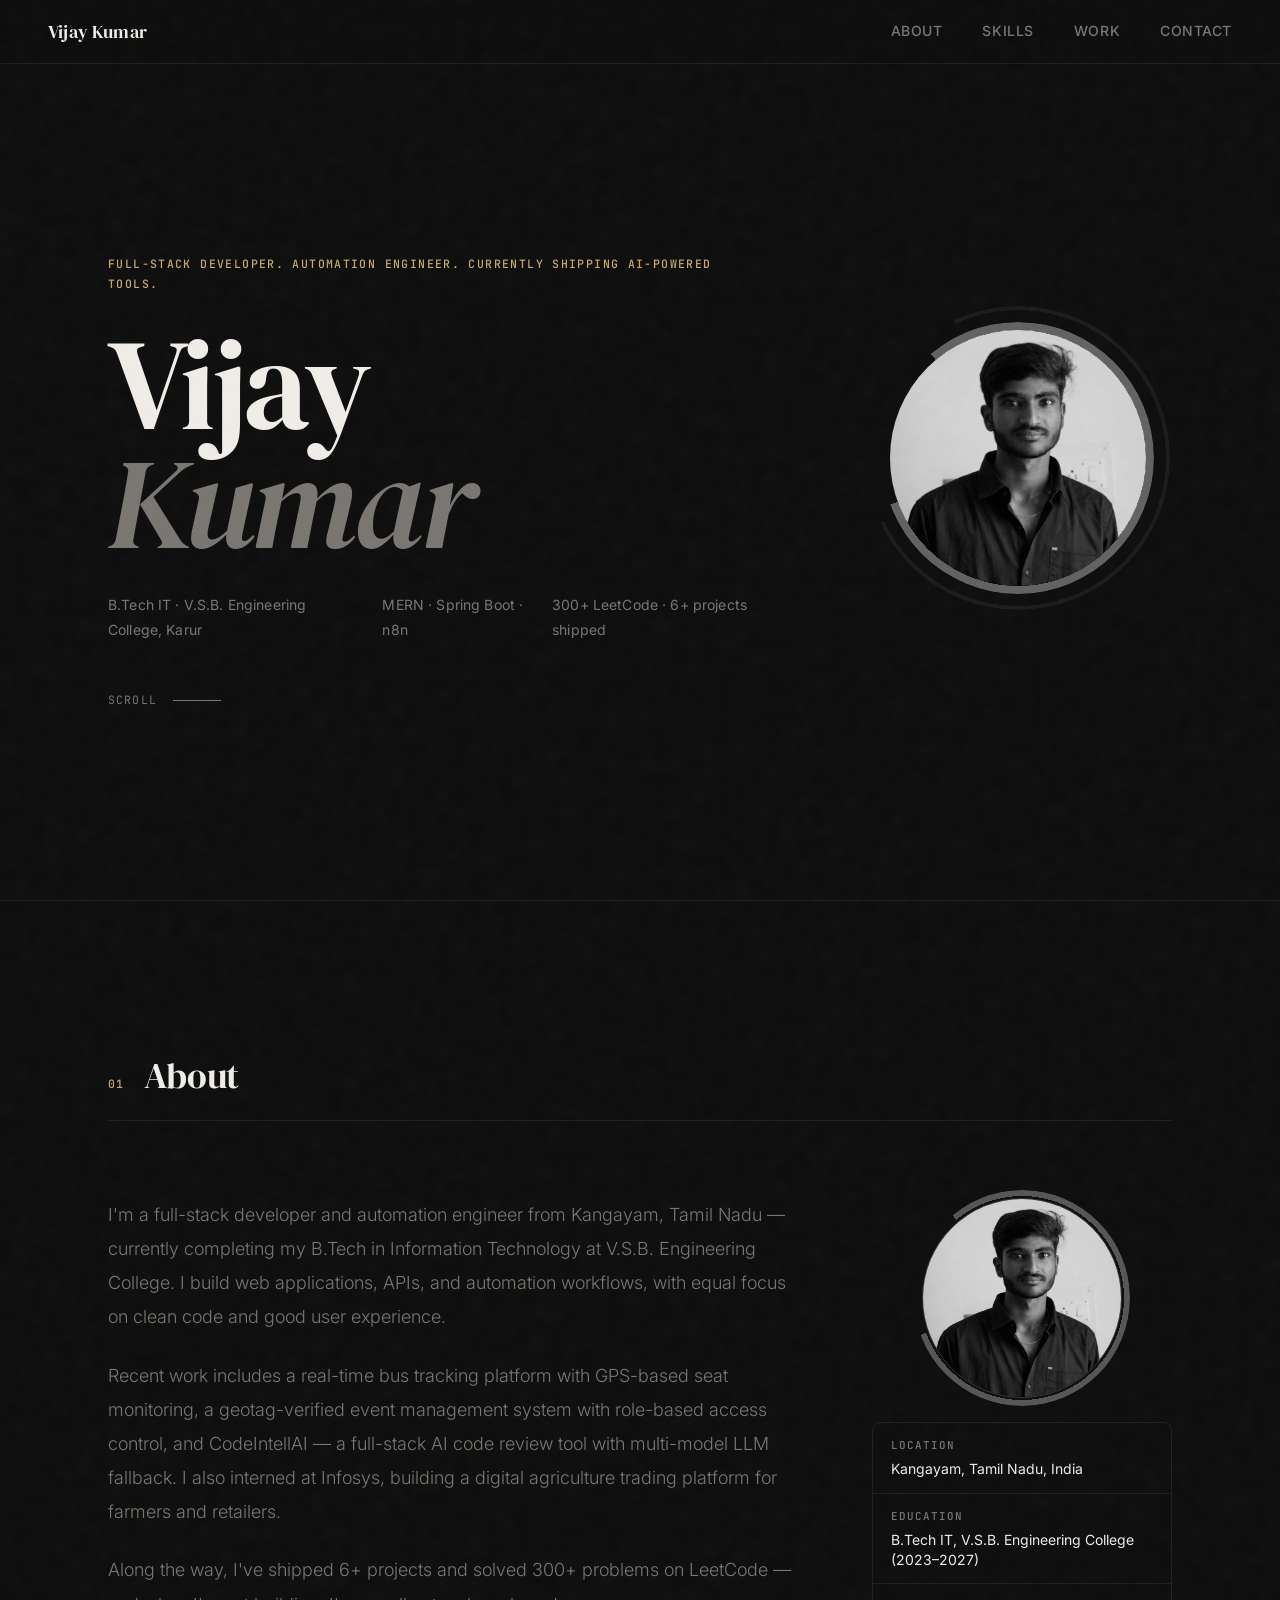
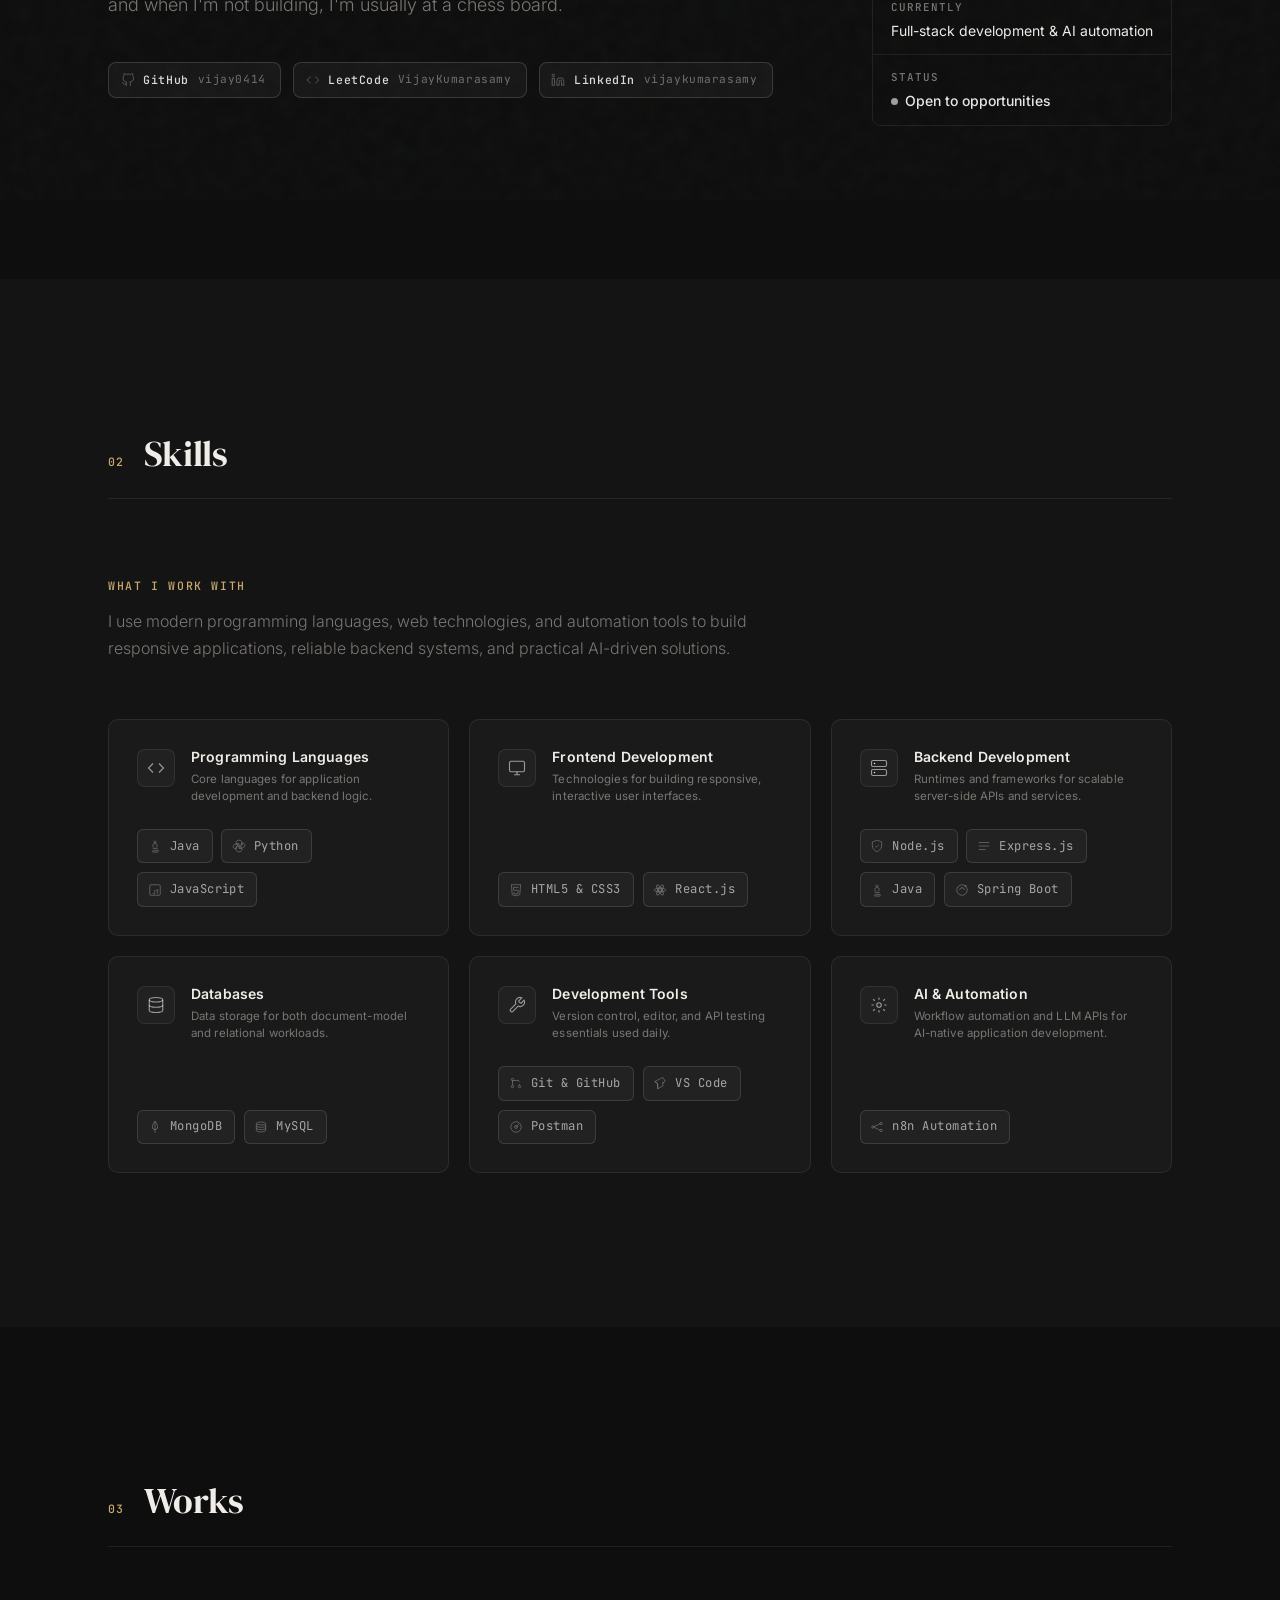
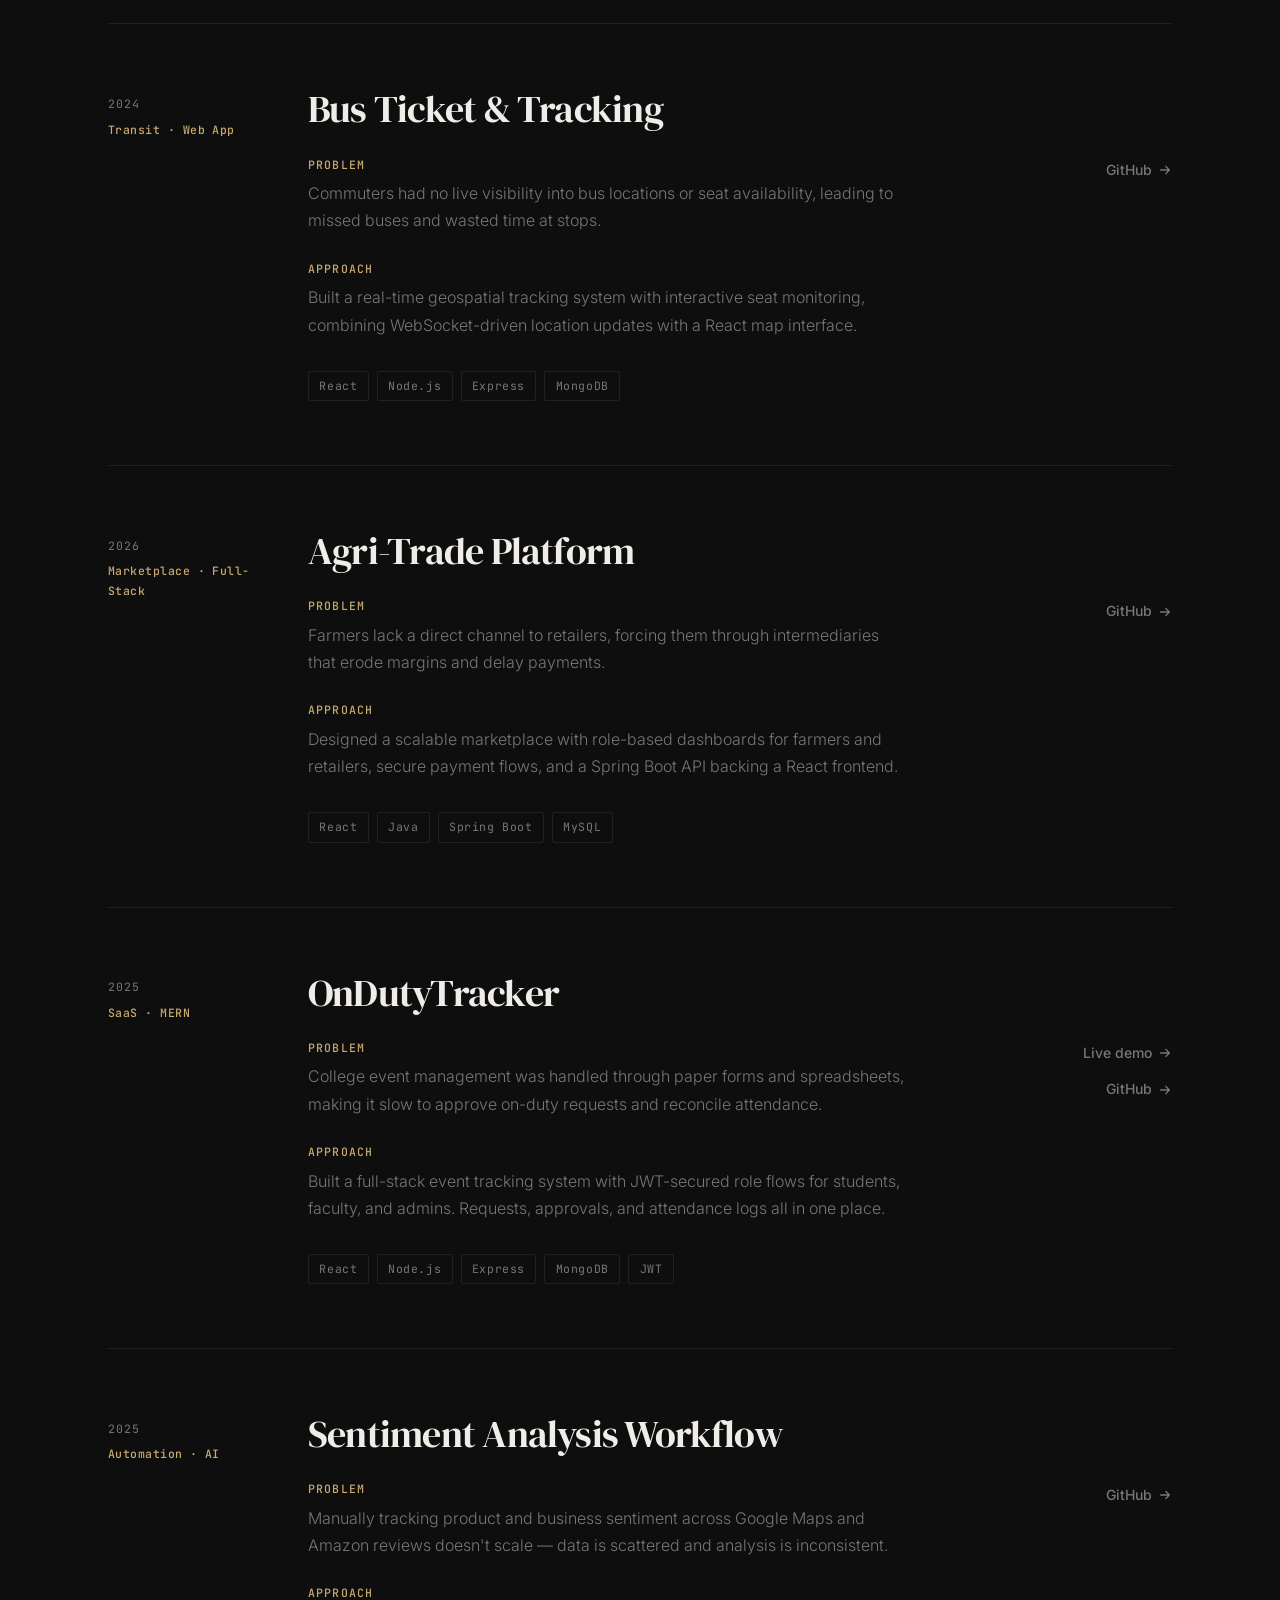
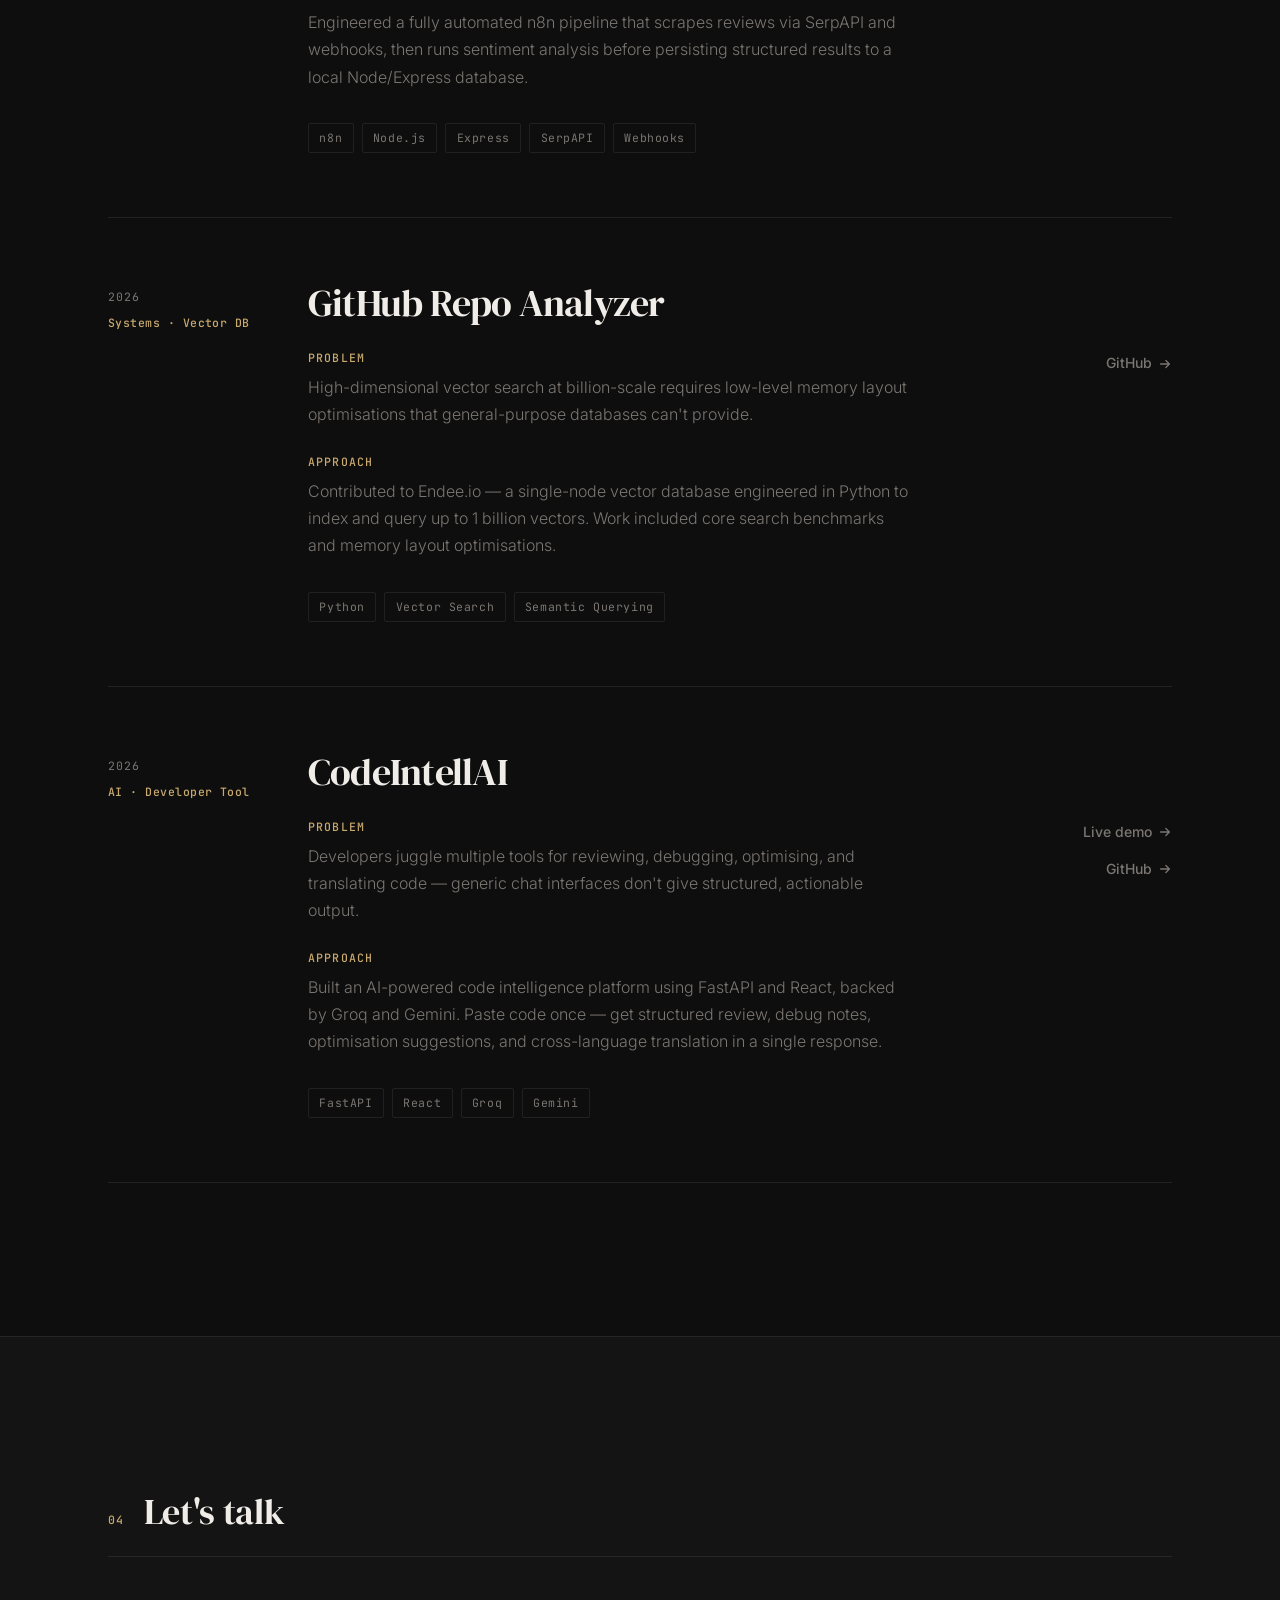
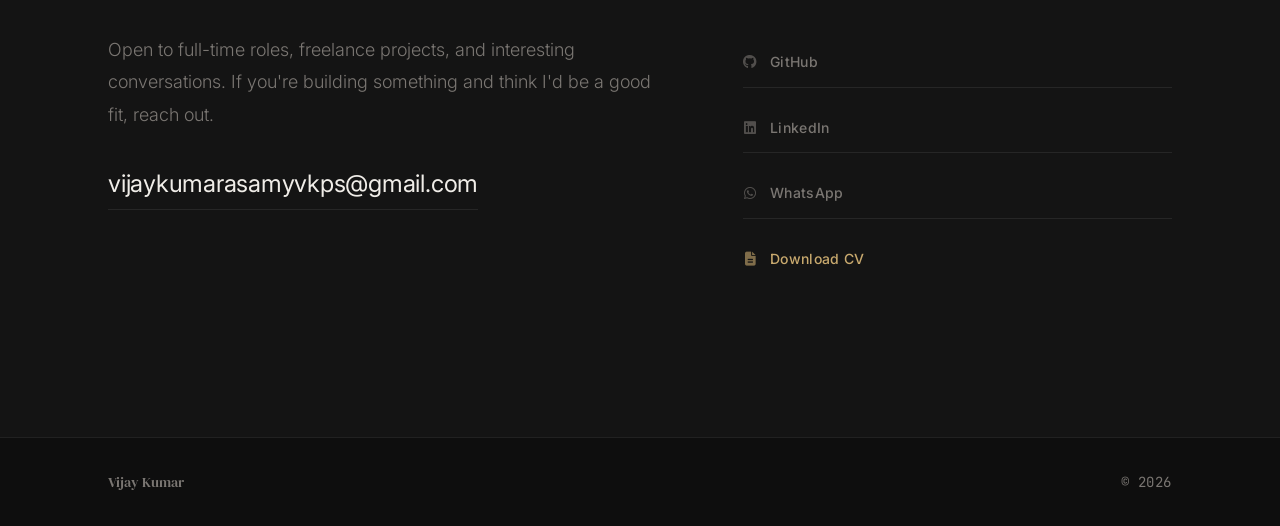
==== commit 83731618: "Updated" ====
--- a/index.html
+++ b/index.html
@@ -2,20 +2,21 @@
 <html lang="en">
 <head>
     <meta charset="UTF-8">
-    <meta name="viewport" content="width=device-width, initial-scale=1.0">
+    <!-- Force dark colour scheme at the browser/OS level -->
+    <meta name="color-scheme" content="dark">
+    <!-- Explicit viewport — prevents layout shifts from zoom/accessibility defaults -->
+    <meta name="viewport" content="width=device-width, initial-scale=1.0, viewport-fit=cover">
     <title>Vijay Kumar — Full-Stack Developer</title>
     <!-- Favicon: VK monogram -->
     <link rel="icon" type="image/svg+xml" href="data:image/svg+xml,%3Csvg xmlns='http://www.w3.org/2000/svg' viewBox='0 0 32 32'%3E%3Crect width='32' height='32' rx='6' fill='%230e0e0e'/%3E%3Ctext x='16' y='22' font-family='Georgia%2C serif' font-size='14' font-weight='700' fill='%23f0ede8' text-anchor='middle' letter-spacing='0.5'%3EVK%3C/text%3E%3C/svg%3E">
+    <!-- Fonts: preconnect first for latency, then load all three faces in one request -->
     <link rel="preconnect" href="https://fonts.googleapis.com">
     <link rel="preconnect" href="https://fonts.gstatic.com" crossorigin>
-    <!-- 
-        Display: DM Serif Display — editorial, confident, not stuffy
-        Body/UI: Inter — clean, neutral, professional
-        Mono: JetBrains Mono — code/labels
-    -->
     <link href="https://fonts.googleapis.com/css2?family=DM+Serif+Display:ital@0;1&family=Inter:wght@300;400;500;600&family=JetBrains+Mono:wght@400;500&display=swap" rel="stylesheet">
+    <!-- Icons -->
     <link rel="stylesheet" href="https://cdnjs.cloudflare.com/ajax/libs/font-awesome/6.5.1/css/all.min.css">
-    <link rel="stylesheet" href="styles.css">
+    <!-- Stylesheet — cache-busted so returning visitors don't load a stale version -->
+    <link rel="stylesheet" href="styles.css?v=3">
 </head>
 <body>
 
@@ -48,15 +49,17 @@
     <div class="hero-wrap">
     <section id="hero" class="hero">
         <div class="hero-inner">
-            <div class="hero-label fade-up">Full-Stack Developer &amp; Automation Engineer</div>
+            <div class="hero-label fade-up">Full-stack developer. Automation engineer. Currently shipping AI-powered tools.</div>
             <h1 class="hero-title fade-up delay-1">
                 Vijay<br>
                 <em>Kumar</em>
             </h1>
             <div class="hero-meta fade-up delay-2">
-                <span>Based in Tamil Nadu, India</span>
+                <span>B.Tech IT · V.S.B. Engineering College, Karur</span>
                 <span class="dot">·</span>
-                <span>MERN · Java · n8n</span>
+                <span>MERN · Spring Boot · n8n </span>
+                <span class="dot">·</span>
+                <span>300+ LeetCode · 6+ projects shipped</span>
             </div>
             <a href="#about" class="hero-scroll fade-up delay-3" aria-label="Scroll to about">
                 <span>Scroll</span>
@@ -78,125 +81,265 @@
                 <span class="section-index">01</span>
                 <h2 class="section-title">About</h2>
             </div>
-            <div class="about-grid">
-                <div class="about-bio reveal delay-1">
-                    <p>I'm a full-stack developer and automation engineer from Kangayam, Tiruppur, Tamil Nadu. I build modern web applications, scalable APIs, and end-to-end automation workflows — with equal attention to code quality and user experience.</p>
-                    <p>My work spans the MERN stack, Java Spring Boot, and AI-powered automation with n8n. When I'm not building, I'm at a chess board or a cricket pitch. </p>
-                </div>
-                <div class="about-stats reveal delay-2">
-                    <div class="stat">
-                        <span class="stat-num">6+</span>
-                        <span class="stat-label">Projects shipped</span>
-                    </div>
-                    <div class="stat">
-                        <span class="stat-num">2</span>
-                        <span class="stat-label">Core stacks — MERN &amp; Java Spring Boot</span>
-                    </div>
-                    <div class="stat">
-                         <span class="stat-num">2+</span>
-                         <span class="stat-label">Automation pipelines shipped — n8n</span>
-                     </div>
-                </div>
-            </div>
+
+            <div class="about-layout">
+
+                <!-- LEFT: bio + profile links -->
+                <div class="about-left reveal delay-1">
+                    <div class="about-text">
+                        <p>I'm a full-stack developer and automation engineer from Kangayam, Tamil Nadu — currently completing my B.Tech in Information Technology at V.S.B. Engineering College. I build web applications, APIs, and automation workflows, with equal focus on clean code and good user experience.</p>
+                        <p>Recent work includes a real-time bus tracking platform with GPS-based seat monitoring, a geotag-verified event management system with role-based access control, and CodeIntellAI — a full-stack AI code review tool with multi-model LLM fallback. I also interned at Infosys, building a digital agriculture trading platform for farmers and retailers.</p>
+                        <p>Along the way, I've shipped 6+ projects and solved 300+ problems on LeetCode — and when I'm not building, I'm usually at a chess board.</p>
+                    </div>
+                    <div class="about-links">
+                        <a href="https://github.com/vijay0414" target="_blank" rel="noopener noreferrer" class="about-link">
+                            <svg class="about-link-icon" viewBox="0 0 24 24" fill="none" stroke="currentColor" stroke-width="1.5" aria-hidden="true"><path d="M9 19c-5 1.5-5-2.5-7-3m14 6v-3.87a3.37 3.37 0 0 0-.94-2.61c3.14-.35 6.44-1.54 6.44-7A5.44 5.44 0 0 0 20 4.77 5.07 5.07 0 0 0 19.91 1S18.73.65 16 2.48a13.38 13.38 0 0 0-7 0C6.27.65 5.09 1 5.09 1A5.07 5.07 0 0 0 5 4.77a5.44 5.44 0 0 0-1.5 3.78c0 5.42 3.3 6.61 6.44 7A3.37 3.37 0 0 0 9 18.13V22"/></svg>
+                            <span class="about-link-label">GitHub</span>
+                            <span class="about-link-handle">vijay0414</span>
+                        </a>
+                        <a href="https://leetcode.com/u/VijayKumarasamy/" target="_blank" rel="noopener noreferrer" class="about-link">
+                            <svg class="about-link-icon" viewBox="0 0 24 24" fill="none" stroke="currentColor" stroke-width="1.5" aria-hidden="true"><path d="M16 18l6-6-6-6M8 6l-6 6 6 6"/></svg>
+                            <span class="about-link-label">LeetCode</span>
+                            <span class="about-link-handle">VijayKumarasamy</span>
+                        </a>
+                        <a href="https://linkedin.com/in/vijaykumarasamy/" target="_blank" rel="noopener noreferrer" class="about-link">
+                            <svg class="about-link-icon" viewBox="0 0 24 24" fill="none" stroke="currentColor" stroke-width="1.5" aria-hidden="true"><path d="M16 8a6 6 0 0 1 6 6v7h-4v-7a2 2 0 0 0-2-2 2 2 0 0 0-2 2v7h-4v-7a6 6 0 0 1 6-6z"/><rect x="2" y="9" width="4" height="12"/><circle cx="4" cy="4" r="2"/></svg>
+                            <span class="about-link-label">LinkedIn</span>
+                            <span class="about-link-handle">vijaykumarasamy</span>
+                        </a>
+                    </div>
+                </div>
+
+                <!-- RIGHT: photo + quick facts -->
+                <div class="about-right reveal delay-2">
+
+                    <!-- Profile photo — reuses same image + circle style as hero -->
+                    <div class="about-photo-wrap">
+                        <div class="about-photo-ring">
+                            <img src="images/Vijay.jpeg" alt="Vijay Kumar" class="about-photo" loading="lazy">
+                        </div>
+                    </div>
+
+                    <!-- Quick facts card -->
+                    <div class="about-facts">
+                        <div class="fact-row">
+                            <span class="fact-label">Location</span>
+                            <span class="fact-value">Kangayam, Tamil Nadu, India</span>
+                        </div>
+                        <div class="fact-row">
+                            <span class="fact-label">Education</span>
+                            <span class="fact-value">B.Tech IT, V.S.B. Engineering College (2023–2027)</span>
+                        </div>
+                        <div class="fact-row">
+                            <span class="fact-label">Currently</span>
+                            <span class="fact-value">Full-stack development &amp; AI automation</span>
+                        </div>
+                        <div class="fact-row">
+                            <span class="fact-label">Status</span>
+                            <span class="fact-value fact-value--open">Open to opportunities</span>
+                        </div>
+                    </div>
+
+                </div><!-- /about-right -->
+
+            </div><!-- /about-layout -->
         </div>
     </section>
 
     <!-- ===================== SKILLS ===================== -->
     <section id="skills" class="section section--skills">
         <div class="container">
+
             <div class="section-header reveal">
                 <span class="section-index">02</span>
                 <h2 class="section-title">Skills</h2>
             </div>
-            <div class="skills-grid">
-
-                <!-- FRONTEND -->
-                <div class="skill-group reveal delay-1">
-                    <div class="skill-group-header">
-                        <span class="skill-group-num">01</span>
-                        <h3 class="skill-group-title">Frontend</h3>
+
+            <div class="skills-intro reveal">
+                <p class="skills-eyebrow">WHAT I WORK WITH</p>
+                <p class="skills-desc">I use modern programming languages, web technologies, and automation tools to build responsive applications, reliable backend systems, and practical AI-driven solutions.</p>
+            </div>
+
+            <div class="skills-card-grid">
+
+                <!-- Card 1 · Programming Languages -->
+                <div class="skill-card reveal delay-1">
+                    <div class="skill-card-top">
+                        <div class="skill-card-icon-badge">
+                            <svg viewBox="0 0 24 24" fill="none" stroke="currentColor" stroke-width="1.5" aria-hidden="true">
+                                <polyline points="16 18 22 12 16 6"/><polyline points="8 6 2 12 8 18"/>
+                            </svg>
+                        </div>
+                        <div>
+                            <h3 class="skill-card-title">Programming Languages</h3>
+                            <p class="skill-card-desc">Core languages for application development and backend logic.</p>
+                        </div>
                     </div>
                     <ul class="skill-list">
                         <li>
+                            <!-- Java -->
+                            <svg class="chip-icon" viewBox="0 0 24 24" fill="none" stroke="currentColor" stroke-width="1.5" aria-hidden="true"><path d="M8.5 19s-2 1 4 1 5.5-1 5.5-1M8 15.5s-1 .5 4 1 5-.3 5-.3"/><path d="M10.5 3s-1 4 2.5 5 3 3 2.5 4.5-2 2.5-2 2.5M13.5 3s1 4-2.5 5-3 3-2.5 4.5 2 2.5 2 2.5"/><path d="M7 21s-1 1.5 5 1.5 6-.5 6-1.5"/></svg>
+                            Java
+                        </li>
+                        <li>
+                            <!-- Python -->
+                            <svg class="chip-icon" viewBox="0 0 24 24" fill="none" stroke="currentColor" stroke-width="1.5" aria-hidden="true"><path d="M12 2C9 2 7 3.5 7 6v2h5v1H6C3.8 9 2 10.8 2 13s1.8 4 4 4h1v-2.5c0-2 1.5-3.5 3.5-3.5h3c2 0 3.5-1.5 3.5-3.5V6c0-2-2-4-5-4z"/><path d="M12 22c3 0 5-1.5 5-4v-2h-5v-1h6c2.2 0 4-1.8 4-4s-1.8-4-4-4h-1v2.5c0 2-1.5 3.5-3.5 3.5h-3C8.5 13 7 14.5 7 16.5V18c0 2 2 4 5 4z"/></svg>
+                            Python
+                        </li>
+                        <li>
+                            <!-- JavaScript -->
+                            <svg class="chip-icon" viewBox="0 0 24 24" fill="none" stroke="currentColor" stroke-width="1.5" aria-hidden="true"><rect x="3" y="3" width="18" height="18" rx="2"/><path d="M8 17c0 1 .8 1.5 1.8 1.5C11 18.5 11.7 18 11.7 16.5V12"/><path d="M14 12h4M16 12v5c0 .8.4 1.5 1 1.5"/></svg>
+                            JavaScript
+                        </li>
+                    </ul>
+                </div>
+
+                <!-- Card 2 · Frontend Development -->
+                <div class="skill-card reveal delay-2">
+                    <div class="skill-card-top">
+                        <div class="skill-card-icon-badge">
+                            <svg viewBox="0 0 24 24" fill="none" stroke="currentColor" stroke-width="1.5" aria-hidden="true">
+                                <rect x="2" y="3" width="20" height="14" rx="2"/><path d="M8 21h8M12 17v4"/>
+                            </svg>
+                        </div>
+                        <div>
+                            <h3 class="skill-card-title">Frontend Development</h3>
+                            <p class="skill-card-desc">Technologies for building responsive, interactive user interfaces.</p>
+                        </div>
+                    </div>
+                    <ul class="skill-list">
+                        <li>
+                            <!-- HTML5 -->
                             <svg class="chip-icon" viewBox="0 0 24 24" fill="none" stroke="currentColor" stroke-width="1.5" aria-hidden="true"><path d="M4 3l1.5 17L12 22l6.5-2L20 3H4z"/><path d="M16.5 7.5h-9l.5 5h8l-.5 5L12 19l-3.5-1-.25-2.5"/></svg>
                             HTML5 &amp; CSS3
                         </li>
                         <li>
-                            <svg class="chip-icon" viewBox="0 0 24 24" fill="none" stroke="currentColor" stroke-width="1.5" aria-hidden="true"><rect x="3" y="3" width="18" height="18" rx="2"/><path d="M8 17c0 1 .8 1.5 1.8 1.5C11 18.5 11.7 18 11.7 16.5V12"/><path d="M14 12h4M16 12v5c0 .8.4 1.5 1 1.5"/></svg>
-                            JavaScript
-                        </li>
-                        <li>
+                            <!-- React -->
                             <svg class="chip-icon" viewBox="0 0 24 24" fill="none" stroke="currentColor" stroke-width="1.5" aria-hidden="true"><circle cx="12" cy="12" r="2.5"/><ellipse cx="12" cy="12" rx="10" ry="3.5"/><ellipse cx="12" cy="12" rx="10" ry="3.5" transform="rotate(60 12 12)"/><ellipse cx="12" cy="12" rx="10" ry="3.5" transform="rotate(120 12 12)"/></svg>
                             React.js
                         </li>
-                        <li>
-                            <svg class="chip-icon" viewBox="0 0 24 24" fill="none" stroke="currentColor" stroke-width="1.5" aria-hidden="true"><rect x="3" y="3" width="18" height="18" rx="2"/><path d="M9 9h3.5a2 2 0 0 1 0 4H9v4"/><path d="M15 17h3"/></svg>
-                            TypeScript
-                        </li>
                     </ul>
                 </div>
 
-                <!-- BACKEND -->
-                <div class="skill-group reveal delay-2">
-                    <div class="skill-group-header">
-                        <span class="skill-group-num">02</span>
-                        <h3 class="skill-group-title">Backend</h3>
+                <!-- Card 3 · Backend Development -->
+                <div class="skill-card reveal delay-3">
+                    <div class="skill-card-top">
+                        <div class="skill-card-icon-badge">
+                            <svg viewBox="0 0 24 24" fill="none" stroke="currentColor" stroke-width="1.5" aria-hidden="true">
+                                <rect x="2" y="2" width="20" height="8" rx="2"/><rect x="2" y="14" width="20" height="8" rx="2"/><circle cx="6" cy="6" r="1" fill="currentColor" stroke="none"/><circle cx="6" cy="18" r="1" fill="currentColor" stroke="none"/>
+                            </svg>
+                        </div>
+                        <div>
+                            <h3 class="skill-card-title">Backend Development</h3>
+                            <p class="skill-card-desc">Runtimes and frameworks for scalable server-side APIs and services.</p>
+                        </div>
                     </div>
                     <ul class="skill-list">
                         <li>
+                            <!-- Node.js -->
                             <svg class="chip-icon" viewBox="0 0 24 24" fill="none" stroke="currentColor" stroke-width="1.5" aria-hidden="true"><path d="M12 22s8-4 8-10V5l-8-3-8 3v7c0 6 8 10 8 10z"/><path d="M9 12l2 2 4-4"/></svg>
                             Node.js
                         </li>
                         <li>
+                            <!-- Express -->
                             <svg class="chip-icon" viewBox="0 0 24 24" fill="none" stroke="currentColor" stroke-width="1.5" aria-hidden="true"><path d="M3 12h18M3 6h18M3 18h12"/></svg>
                             Express.js
                         </li>
                         <li>
+                            <!-- Java -->
                             <svg class="chip-icon" viewBox="0 0 24 24" fill="none" stroke="currentColor" stroke-width="1.5" aria-hidden="true"><path d="M8.5 19s-2 1 4 1 5.5-1 5.5-1M8 15.5s-1 .5 4 1 5-.3 5-.3"/><path d="M10.5 3s-1 4 2.5 5 3 3 2.5 4.5-2 2.5-2 2.5M13.5 3s1 4-2.5 5-3 3-2.5 4.5 2 2.5 2 2.5"/><path d="M7 21s-1 1.5 5 1.5 6-.5 6-1.5"/></svg>
                             Java
                         </li>
                         <li>
+                            <!-- Spring Boot -->
                             <svg class="chip-icon" viewBox="0 0 24 24" fill="none" stroke="currentColor" stroke-width="1.5" aria-hidden="true"><circle cx="12" cy="12" r="9"/><path d="M8 12a4 4 0 0 1 8 0"/><path d="M12 8v1M19.5 7l-.7.7M4.5 7l.7.7"/><circle cx="18" cy="5" r="1.5" fill="currentColor" stroke="none"/></svg>
                             Spring Boot
                         </li>
                     </ul>
                 </div>
 
-                <!-- DATA & TOOLS -->
-                <div class="skill-group reveal delay-3">
-                    <div class="skill-group-header">
-                        <span class="skill-group-num">03</span>
-                        <h3 class="skill-group-title">Data &amp; Tools</h3>
+                <!-- Card 4 · Databases -->
+                <div class="skill-card reveal delay-1">
+                    <div class="skill-card-top">
+                        <div class="skill-card-icon-badge">
+                            <svg viewBox="0 0 24 24" fill="none" stroke="currentColor" stroke-width="1.5" aria-hidden="true">
+                                <ellipse cx="12" cy="5" rx="9" ry="3"/><path d="M3 5v14c0 1.7 4 3 9 3s9-1.3 9-3V5"/><path d="M3 12c0 1.7 4 3 9 3s9-1.3 9-3"/>
+                            </svg>
+                        </div>
+                        <div>
+                            <h3 class="skill-card-title">Databases</h3>
+                            <p class="skill-card-desc">Data storage for both document-model and relational workloads.</p>
+                        </div>
                     </div>
                     <ul class="skill-list">
                         <li>
+                            <!-- MongoDB -->
                             <svg class="chip-icon" viewBox="0 0 24 24" fill="none" stroke="currentColor" stroke-width="1.5" aria-hidden="true"><path d="M12 2c0 0-4.5 5.5-4.5 10a4.5 4.5 0 0 0 9 0C16.5 7.5 12 2 12 2z"/><line x1="12" y1="2" x2="12" y2="22"/></svg>
                             MongoDB
                         </li>
                         <li>
+                            <!-- MySQL -->
                             <svg class="chip-icon" viewBox="0 0 24 24" fill="none" stroke="currentColor" stroke-width="1.5" aria-hidden="true"><ellipse cx="12" cy="6" rx="8" ry="2.5"/><path d="M4 6v4c0 1.4 3.6 2.5 8 2.5S20 11.4 20 10V6"/><path d="M4 10v4c0 1.4 3.6 2.5 8 2.5S20 15.4 20 14v-4"/><path d="M4 14v4c0 1.4 3.6 2.5 8 2.5S20 19.4 20 18v-4"/></svg>
                             MySQL
                         </li>
-                        <li>
+                    </ul>
+                </div>
+
+                <!-- Card 5 · Development Tools -->
+                <div class="skill-card reveal delay-2">
+                    <div class="skill-card-top">
+                        <div class="skill-card-icon-badge">
+                            <svg viewBox="0 0 24 24" fill="none" stroke="currentColor" stroke-width="1.5" aria-hidden="true">
+                                <path d="M14.7 6.3a1 1 0 0 0 0 1.4l1.6 1.6a1 1 0 0 0 1.4 0l3.77-3.77a6 6 0 0 1-7.94 7.94l-6.91 6.91a2.12 2.12 0 0 1-3-3l6.91-6.91a6 6 0 0 1 7.94-7.94l-3.76 3.76z"/>
+                            </svg>
+                        </div>
+                        <div>
+                            <h3 class="skill-card-title">Development Tools</h3>
+                            <p class="skill-card-desc">Version control, editor, and API testing essentials used daily.</p>
+                        </div>
+                    </div>
+                    <ul class="skill-list">
+                        <li>
+                            <!-- Git -->
+                            <svg class="chip-icon" viewBox="0 0 24 24" fill="none" stroke="currentColor" stroke-width="1.5" aria-hidden="true"><circle cx="6" cy="18" r="2"/><circle cx="18" cy="18" r="2"/><circle cx="6" cy="6" r="2"/><path d="M6 8v8M6 8l9.5-.5a2 2 0 0 1 2 2v.5"/><path d="M18 14v2"/></svg>
+                            Git &amp; GitHub
+                        </li>
+                        <li>
+                            <!-- VS Code -->
+                            <svg class="chip-icon" viewBox="0 0 24 24" fill="none" stroke="currentColor" stroke-width="1.5" aria-hidden="true"><path d="M17 2.5L3 9.5l5 3.5M17 2.5L21 9l-5 3.5M3 9.5l5 3.5v9l9-5v-7"/><path d="M8 13v9"/></svg>
+                            VS Code
+                        </li>
+                        <li>
+                            <!-- Postman -->
+                            <svg class="chip-icon" viewBox="0 0 24 24" fill="none" stroke="currentColor" stroke-width="1.5" aria-hidden="true"><circle cx="12" cy="12" r="9"/><path d="M12 12l5.5-5.5"/><circle cx="12" cy="12" r="2.5"/></svg>
+                            Postman
+                        </li>
+                    </ul>
+                </div>
+
+                <!-- Card 6 · AI & Automation -->
+                <div class="skill-card reveal delay-3">
+                    <div class="skill-card-top">
+                        <div class="skill-card-icon-badge">
+                            <svg viewBox="0 0 24 24" fill="none" stroke="currentColor" stroke-width="1.5" aria-hidden="true">
+                                <circle cx="12" cy="12" r="3"/><path d="M12 2v3M12 19v3M4.22 4.22l2.12 2.12M17.66 17.66l2.12 2.12M2 12h3M19 12h3M4.22 19.78l2.12-2.12M17.66 6.34l2.12-2.12"/>
+                            </svg>
+                        </div>
+                        <div>
+                            <h3 class="skill-card-title">AI &amp; Automation</h3>
+                            <p class="skill-card-desc">Workflow automation and LLM APIs for AI-native application development.</p>
+                        </div>
+                    </div>
+                    <ul class="skill-list">
+                        <li>
+                            <!-- n8n -->
                             <svg class="chip-icon" viewBox="0 0 24 24" fill="none" stroke="currentColor" stroke-width="1.5" aria-hidden="true"><circle cx="5" cy="12" r="2"/><circle cx="19" cy="6" r="2"/><circle cx="19" cy="18" r="2"/><path d="M7 11.5L12 9l5-2.5M7 12.5L12 15l5 2.5"/></svg>
                             n8n Automation
                         </li>
-                        <li>
-                            <svg class="chip-icon" viewBox="0 0 24 24" fill="none" stroke="currentColor" stroke-width="1.5" aria-hidden="true"><circle cx="6" cy="18" r="2"/><circle cx="18" cy="18" r="2"/><circle cx="6" cy="6" r="2"/><path d="M6 8v8M6 8l9.5-.5a2 2 0 0 1 2 2v.5"/><path d="M18 14v2"/></svg>
-                            Git &amp; GitHub
-                        </li>
-                        <li>
-                            <svg class="chip-icon" viewBox="0 0 24 24" fill="none" stroke="currentColor" stroke-width="1.5" aria-hidden="true"><path d="M17 2.5L3 9.5l5 3.5M17 2.5L21 9l-5 3.5M3 9.5l5 3.5v9l9-5v-7"/><path d="M8 13v9"/></svg>
-                            VS Code
-                        </li>
-                        <li>
-                            <svg class="chip-icon" viewBox="0 0 24 24" fill="none" stroke="currentColor" stroke-width="1.5" aria-hidden="true"><circle cx="12" cy="12" r="9"/><path d="M12 12l5.5-5.5"/><circle cx="12" cy="12" r="2.5"/></svg>
-                            Postman
-                        </li>
                     </ul>
                 </div>
 
-            </div>
+            </div><!-- /skills-card-grid -->
         </div>
     </section>
 
@@ -293,6 +436,9 @@
                             </div>
                         </div>
                         <div class="project-links">
+                            <a href="https://campus-event-tracker-frontend.onrender.com" target="_blank" rel="noopener" class="link-arrow">
+                                Live demo <svg viewBox="0 0 16 16" fill="none" aria-hidden="true"><path d="M3 8h10M9 4l4 4-4 4" stroke="currentColor" stroke-width="1.5" stroke-linecap="round" stroke-linejoin="round"/></svg>
+                            </a>
                             <a href="https://github.com/vijay0414/Ondutytracker" target="_blank" rel="noopener" class="link-arrow">
                                 GitHub <svg viewBox="0 0 16 16" fill="none" aria-hidden="true"><path d="M3 8h10M9 4l4 4-4 4" stroke="currentColor" stroke-width="1.5" stroke-linecap="round" stroke-linejoin="round"/></svg>
                             </a>
@@ -440,6 +586,6 @@
         </div>
     </footer>
 
-    <script src="script.js"></script>
+    <script src="script.js?v=3"></script>
 </body>
 </html>
--- a/styles.css
+++ b/styles.css
@@ -3,8 +3,73 @@
    Luxury editorial theme: dark monochrome, one accent, generous space
    ============================================================ */
 
+/* ── Browser reset ──────────────────────────────────────────── */
+/*
+ * Opinionated reset that normalises UA stylesheet differences
+ * across Chrome profiles, Firefox, Safari, and Edge.
+ * Based on Andy Bell's modern reset + Josh Comeau's approach.
+ */
+*, *::before, *::after {
+    box-sizing: border-box;
+    margin: 0;
+    padding: 0;
+    border: 0;           /* removes default fieldset/table borders */
+    font-size: 100%;     /* prevents UA font-size overrides on h1–h6 */
+    font: inherit;       /* form elements inherit font from body */
+    vertical-align: baseline;
+}
+
+/* Prevent font size inflation on iOS */
+html {
+    -webkit-text-size-adjust: 100%;
+    text-size-adjust: 100%;
+}
+
+/* Remove list styles on ul/ol with a list role */
+ul, ol { list-style: none; }
+
+/* Media elements: block + constrained */
+img, picture, video, canvas, svg {
+    display: block;
+    max-width: 100%;
+}
+
+/* Remove built-in form styling */
+input, button, textarea, select {
+    font: inherit;
+    background: transparent;
+    border: none;
+    outline: none;
+    appearance: none;
+    -webkit-appearance: none;
+}
+
+/* Tables */
+table { border-collapse: collapse; border-spacing: 0; }
+
+/* Prevent overflow on long words */
+p, h1, h2, h3, h4, h5, h6 { overflow-wrap: break-word; }
+
+/* ── Chrome autofill override ───────────────────────────────── */
+/*
+ * Chrome's autofill highlights (yellow/blue background) can break
+ * the dark theme in some profiles. Force our own colors.
+ */
+input:-webkit-autofill,
+input:-webkit-autofill:hover,
+input:-webkit-autofill:focus,
+input:-webkit-autofill:active {
+    -webkit-box-shadow: 0 0 0 1000px var(--bg) inset !important;
+    box-shadow:         0 0 0 1000px var(--bg) inset !important;
+    -webkit-text-fill-color: var(--text) !important;
+    caret-color: var(--text);
+}
+
 /* ── Variables ─────────────────────────────────────────────── */
 :root {
+    /* Force dark colour scheme — overrides OS/browser light-mode preference */
+    color-scheme: dark;
+
     /* Color */
     --bg:          #0e0e0e;
     --bg-alt:      #141414;
@@ -15,19 +80,20 @@
     --accent:      #c8a96e;          /* single accent: aged gold */
     --accent-dim:  rgba(200,169,110,0.15);
 
-    /* Type */
-    --serif:   'DM Serif Display', Georgia, serif;
-    --sans:    'Inter', system-ui, sans-serif;
-    --mono:    'JetBrains Mono', 'Courier New', monospace;
-
-    /* Scale (rem) */
-    --text-xs:   0.72rem;
-    --text-sm:   0.875rem;
-    --text-base: 1rem;
-    --text-lg:   1.125rem;
-    --text-xl:   1.375rem;
-    --text-2xl:  1.75rem;
-    --text-3xl:  2.25rem;
+    /* Type — explicit fallback stacks so if Google Fonts fails the
+       fallback is visually close, not browser default Times/Arial */
+    --serif: 'DM Serif Display', 'Palatino Linotype', Palatino, 'Book Antiqua', Georgia, serif;
+    --sans:  'Inter', 'Helvetica Neue', Helvetica, Arial, sans-serif;
+    --mono:  'JetBrains Mono', 'SFMono-Regular', 'Fira Code', 'Fira Mono', 'Roboto Mono', 'Courier New', monospace;
+
+    /* Scale (rem — anchored to explicit 16px html base below) */
+    --text-xs:   0.72rem;     /*  ~11.5px */
+    --text-sm:   0.875rem;    /*   14px   */
+    --text-base: 1rem;        /*   16px   */
+    --text-lg:   1.125rem;    /*   18px   */
+    --text-xl:   1.375rem;    /*   22px   */
+    --text-2xl:  1.75rem;     /*   28px   */
+    --text-3xl:  2.25rem;     /*   36px   */
     --text-hero: clamp(4rem, 10vw, 9rem);
 
     /* Space */
@@ -40,9 +106,17 @@
     --dur:      0.55s;
 }
 
-/* ── Reset ──────────────────────────────────────────────────── */
-*, *::before, *::after { box-sizing: border-box; margin: 0; padding: 0; }
-html { scroll-behavior: smooth; -webkit-font-smoothing: antialiased; }
+/* ── Base ───────────────────────────────────────────────────── */
+html {
+    /* Fixed base font size — prevents differences when users have changed
+       their browser's default font size setting (common accessibility config).
+       All rem values above are calculated against this 16px anchor. */
+    font-size: 16px;
+    scroll-behavior: smooth;
+    /* Dark scheme on the root element as well, catches scrollbar + input colours */
+    color-scheme: dark;
+    background-color: #0e0e0e;   /* fallback before body paints */
+}
 
 body {
     background: var(--bg);
@@ -52,12 +126,17 @@
     line-height: 1.75;
     font-weight: 400;
     overflow-x: hidden;
-}
-
-img { display: block; max-width: 100%; }
-a { color: inherit; text-decoration: none; }
-ul { list-style: none; }
-button { background: none; border: none; cursor: pointer; color: inherit; font: inherit; }
+    /* Consistent sub-pixel font rendering across platforms */
+    -webkit-font-smoothing: antialiased;
+    -moz-osx-font-smoothing: grayscale;
+    text-rendering: optimizeLegibility;
+    /* Prevent the browser from applying dark/light theming to page background */
+    forced-color-adjust: none;
+}
+
+a   { color: inherit; text-decoration: none; }
+button { cursor: pointer; }
+
 
 /* ── Grain ──────────────────────────────────────────────────── */
 .grain {
@@ -404,149 +483,353 @@
 }
 
 /* ── About ──────────────────────────────────────────────────── */
-.about-grid {
+
+/* Two-column layout: bio on left, photo+facts on right */
+.about-layout {
     display: grid;
-    grid-template-columns: 1.4fr 1fr;
-    gap: clamp(3rem, 6vw, 6rem);
+    grid-template-columns: 1fr 300px;
+    gap: clamp(3rem, 6vw, 5rem);
     align-items: start;
 }
 
-.about-bio p {
+/* ── Left column ── */
+.about-left {
+    display: flex;
+    flex-direction: column;
+    gap: 2.5rem;
+}
+
+.about-text {
+    display: flex;
+    flex-direction: column;
+    gap: 1.5rem;
+}
+
+.about-text p {
     color: var(--text-muted);
     font-size: var(--text-lg);
-    line-height: 1.8;
+    line-height: 1.9;
     font-weight: 300;
-    margin-bottom: 1.25rem;
-}
-.about-bio p:last-child { margin-bottom: 0; }
-
-.about-stats {
-    display: flex;
-    flex-direction: column;
-    gap: 2.5rem;
-    padding-top: 0.4rem;
-}
-
-.stat-num {
+    margin: 0;
+}
+
+/* ── Right column ── */
+.about-right {
+    display: flex;
+    flex-direction: column;
+    gap: 1.5rem;
+    position: sticky;
+    top: calc(64px + 2rem); /* stick below the fixed nav */
+}
+
+/* Photo wrapper — same broken-ring style as hero portrait */
+.about-photo-wrap {
+    display: flex;
+    justify-content: center;
+}
+
+.about-photo-ring {
+    position: relative;
+    width: 200px;
+    height: 200px;
+    border-radius: 50%;
+    flex-shrink: 0;
+    --ring-gap-start: 250deg;
+    --ring-gap-end:   320deg;
+}
+
+.about-photo-ring::before {
+    content: '';
+    position: absolute;
+    inset: -8px;
+    border-radius: 50%;
+    background: conic-gradient(
+        from 0deg,
+        rgba(255,255,255,0.3) 0deg var(--ring-gap-start),
+        transparent var(--ring-gap-start) var(--ring-gap-end),
+        rgba(255,255,255,0.3) var(--ring-gap-end) 360deg
+    );
+    -webkit-mask: radial-gradient(farthest-side, transparent calc(100% - 6px), black calc(100% - 6px));
+    mask:         radial-gradient(farthest-side, transparent calc(100% - 6px), black calc(100% - 6px));
+}
+
+.about-photo {
+    width: 100%;
+    height: 100%;
+    border-radius: 50%;
+    object-fit: cover;
+    object-position: center 15%;
+    filter: grayscale(100%) contrast(1.1) brightness(0.88);
+    border: 1px solid rgba(255,255,255,0.18);
     display: block;
-    font-family: var(--serif);
-    font-size: clamp(2.5rem, 5vw, 4rem);
-    line-height: 1;
-    color: var(--text);
-    letter-spacing: -0.03em;
-}
-.stat-label {
-    display: block;
-    font-size: var(--text-sm);
-    color: var(--text-muted);
-    font-weight: 400;
-    letter-spacing: 0.02em;
-    margin-top: 0.35rem;
-}
-.stat { border-top: 1px solid var(--border); padding-top: 1.5rem; }
-
-/* ── Skills ─────────────────────────────────────────────────── */
-
-.section--skills {
-    background: var(--bg-alt);
-}
-
-.section-index--plain {
-    color: rgba(255,255,255,0.28);
-}
-.section--skills .section-header {
-    border-bottom-color: var(--border);
-}
-
-/* Stack the three category blocks with breathing room */
-.skills-grid {
-    display: flex;
-    flex-direction: column;
-    gap: 2.75rem;
-}
-
-/* Each category block: header above chip row */
-.skill-group {
-    display: flex;
-    flex-direction: column;
-    gap: 1.1rem;
-}
-
-/* Category header: dim index + uppercase label */
-.skill-group-header {
-    display: flex;
-    align-items: baseline;
-    gap: 0.7rem;
-}
-
-.skill-group-num {
+    transition: filter 0.6s var(--ease-out);
+}
+.about-photo-ring:hover .about-photo {
+    filter: grayscale(20%) contrast(1.05) brightness(0.95);
+}
+
+/* Quick facts card */
+.about-facts {
+    border: 1px solid var(--border);
+    border-radius: 8px;
+    overflow: hidden;
+}
+
+.fact-row {
+    display: flex;
+    flex-direction: column;
+    gap: 0.25rem;
+    padding: 0.85rem 1.1rem;
+    border-bottom: 1px solid var(--border);
+}
+.fact-row:last-child { border-bottom: none; }
+
+.fact-label {
     font-family: var(--mono);
-    font-size: var(--text-xs);
+    font-size: 0.68rem;
+    font-weight: 500;
     letter-spacing: 0.1em;
-    color: rgba(255,255,255,0.22);
-    font-weight: 500;
-    flex-shrink: 0;
-}
-
-.skill-group-title {
+    text-transform: uppercase;
+    color: var(--text-muted);
+}
+
+.fact-value {
     font-family: var(--sans);
     font-size: var(--text-sm);
-    font-weight: 600;
-    letter-spacing: 0.08em;
-    text-transform: uppercase;
-    color: rgba(255,255,255,0.5);
-    line-height: 1;
-}
-
-/* Chips: horizontal wrapping row */
-.skill-list {
+    font-weight: 400;
+    color: var(--text);
+    line-height: 1.4;
+}
+
+/* "Open to opportunities" gets a subtle green-ish tint using only existing palette */
+.fact-value--open {
+    color: rgba(255,255,255,0.9);
+    font-weight: 500;
+    display: inline-flex;
+    align-items: center;
+    gap: 0.45rem;
+}
+/* Pulsing availability dot */
+.fact-value--open::before {
+    content: '';
+    display: inline-block;
+    width: 7px;
+    height: 7px;
+    border-radius: 50%;
+    background: rgba(255,255,255,0.6);
+    flex-shrink: 0;
+    animation: statusPulse 2.5s ease-in-out infinite;
+}
+@keyframes statusPulse {
+    0%, 100% { opacity: 0.5; transform: scale(0.9); }
+    50%       { opacity: 1;   transform: scale(1.15); }
+}
+
+/* ── About profile links ────────────────────────────────────── */
+.about-links {
     display: flex;
     flex-wrap: wrap;
-    gap: 0.6rem;
-    list-style: none;
-    padding: 0;
-    margin: 0;
-}
-
-/* Individual chip badge */
-.skill-list li {
+    gap: 0.75rem;
+}
+
+.about-link {
     display: inline-flex;
     align-items: center;
     gap: 0.55rem;
     font-family: var(--mono);
-    font-size: 0.78rem;
+    font-size: var(--text-xs);
     font-weight: 400;
-    letter-spacing: 0.04em;
+    letter-spacing: 0.05em;
     color: rgba(255,255,255,0.6);
-    background: #1a1a1a;
+    background: rgba(255,255,255,0.04);
     border: 1px solid rgba(255,255,255,0.14);
     border-radius: 8px;
-    padding: 0.48rem 0.9rem 0.48rem 0.72rem;
-    cursor: default;
+    padding: 0.45rem 0.9rem 0.45rem 0.72rem;
+    text-decoration: none;
     transition: color 0.18s, border-color 0.18s, background 0.18s;
-    position: static;
-}
-.skill-list li::before { display: none; }
-
-.skill-list li:hover {
+    white-space: nowrap;
+}
+.about-link:hover {
     color: #fff;
     border-color: rgba(255,255,255,0.35);
-    background: #222;
-}
-
-/* SVG icon inside each chip */
-.chip-icon {
-    width: 15px;
-    height: 15px;
+    background: rgba(255,255,255,0.07);
+}
+
+.about-link-icon {
+    width: 14px;
+    height: 14px;
     flex-shrink: 0;
     opacity: 0.5;
     stroke: currentColor;
     transition: opacity 0.18s;
+}
+.about-link:hover .about-link-icon { opacity: 0.85; }
+
+.about-link-label {
+    color: rgba(255,255,255,0.85);
+    font-weight: 500;
+}
+
+.about-link-handle {
+    color: rgba(255,255,255,0.38);
+    font-size: 0.7rem;
+}
+
+/* ── Skills ─────────────────────────────────────────────────── */
+
+.section--skills {
+    background: var(--bg-alt);
+}
+
+.section-index--plain {
+    color: rgba(255,255,255,0.28);
+}
+.section--skills .section-header {
+    border-bottom-color: var(--border);
+}
+
+/* Eyebrow + description above the grid */
+.skills-intro {
+    margin-bottom: clamp(2.5rem, 5vw, 3.5rem);
+    display: flex;
+    flex-direction: column;
+    gap: 0.75rem;
+    max-width: 68ch;
+}
+
+.skills-eyebrow {
+    font-family: var(--mono);
+    font-size: var(--text-xs);
+    font-weight: 500;
+    letter-spacing: 0.14em;
+    color: var(--accent);
+}
+
+.skills-desc {
+    font-size: var(--text-base);
+    color: var(--text-muted);
+    font-weight: 300;
+    line-height: 1.7;
+}
+
+/* 3 × 2 card grid */
+.skills-card-grid {
+    display: grid;
+    grid-template-columns: repeat(3, 1fr);
+    gap: 1.25rem;
+}
+
+/* Individual card */
+.skill-card {
+    background: var(--surface);
+    border: 1px solid var(--border);
+    border-radius: 10px;
+    padding: 1.75rem;
+    display: flex;
+    flex-direction: column;
+    gap: 1.5rem;
+    transition: border-color 0.2s var(--ease-out);
+}
+.skill-card:hover {
+    border-color: rgba(255,255,255,0.2);
+}
+
+/* Icon badge + title block at the top of each card */
+.skill-card-top {
+    display: flex;
+    align-items: flex-start;
+    gap: 1rem;
+}
+
+/* Bordered square badge holding the category icon */
+.skill-card-icon-badge {
+    flex-shrink: 0;
+    width: 38px;
+    height: 38px;
+    border: 1px solid var(--border);
+    border-radius: 8px;
+    display: flex;
+    align-items: center;
+    justify-content: center;
+    background: rgba(255,255,255,0.03);
+    margin-top: 0.1rem;
+}
+.skill-card-icon-badge svg {
+    width: 18px;
+    height: 18px;
+    stroke: rgba(255,255,255,0.55);
+    flex-shrink: 0;
+}
+
+/* Card title */
+.skill-card-title {
+    font-family: var(--sans);
+    font-size: var(--text-sm);
+    font-weight: 600;
+    color: var(--text);
+    letter-spacing: 0.01em;
+    line-height: 1.3;
+    margin-bottom: 0.3rem;
+}
+
+/* One-line grey description */
+.skill-card-desc {
+    font-size: var(--text-xs);
+    color: var(--text-muted);
+    font-weight: 400;
+    line-height: 1.5;
+    letter-spacing: 0.01em;
+}
+
+/* Chips — reuse the established style */
+.skill-list {
+    display: flex;
+    flex-wrap: wrap;
+    gap: 0.55rem;
+    list-style: none;
+    padding: 0;
+    margin: 0;
+    margin-top: auto; /* push chips to card bottom */
+}
+
+.skill-list li {
+    display: inline-flex;
+    align-items: center;
+    gap: 0.5rem;
+    font-family: var(--mono);
+    font-size: 0.76rem;
+    font-weight: 400;
+    letter-spacing: 0.04em;
+    color: rgba(255,255,255,0.6);
+    background: rgba(255,255,255,0.04);
+    border: 1px solid rgba(255,255,255,0.12);
+    border-radius: 6px;
+    padding: 0.35rem 0.75rem 0.35rem 0.6rem;
+    cursor: default;
+    transition: color 0.15s, border-color 0.15s, background 0.15s;
+    position: static;
+}
+.skill-list li::before { display: none; }
+
+.skill-list li:hover {
+    color: #fff;
+    border-color: rgba(255,255,255,0.32);
+    background: rgba(255,255,255,0.07);
+}
+
+.chip-icon {
+    width: 14px;
+    height: 14px;
+    flex-shrink: 0;
+    opacity: 0.5;
+    stroke: currentColor;
+    transition: opacity 0.15s;
     overflow: visible;
 }
 .skill-list li:hover .chip-icon {
     opacity: 0.85;
 }
+
 
 
 
@@ -810,14 +1093,30 @@
         width: clamp(140px, 45vw, 240px);
         height: clamp(140px, 45vw, 240px);
     }
-    .about-grid   { grid-template-columns: 1fr; }
+    .about-grid::after { display: none; } /* kept for safety — rule no longer exists but harmless */
+    .about-layout {
+        grid-template-columns: 1fr;
+    }
+    /* On mobile: right column (photo+facts) moves above the bio */
+    .about-right {
+        position: static;
+        flex-direction: row;
+        align-items: flex-start;
+        gap: 1.5rem;
+        order: -1;            /* appears before about-left */
+    }
+    .about-photo-ring {
+        width: 120px;
+        height: 120px;
+        flex-shrink: 0;
+    }
+    .about-facts { flex: 1; }
     .skill-group  {
         grid-template-columns: 1fr;
         gap: 1.25rem;
         padding: 2rem 0;
     }
-    .skill-group-header { flex-direction: row; align-items: center; gap: 0.65rem; }
-    .skill-group-num  { padding-top: 0; }
+    .skills-card-grid { grid-template-columns: 1fr 1fr; }
     .contact-grid { grid-template-columns: 1fr; }
     .project {
         grid-template-columns: 1fr;
@@ -831,6 +1130,5 @@
 @media (max-width: 640px) {
     .nav-links    { display: none; }
     .nav-menu-btn { display: flex; }
-    .about-stats  { flex-direction: row; flex-wrap: wrap; gap: 0; }
-    .stat         { flex: 1 1 45%; padding-bottom: 1.5rem; min-width: 120px; }
-}
+    .skills-card-grid { grid-template-columns: 1fr; }
+}
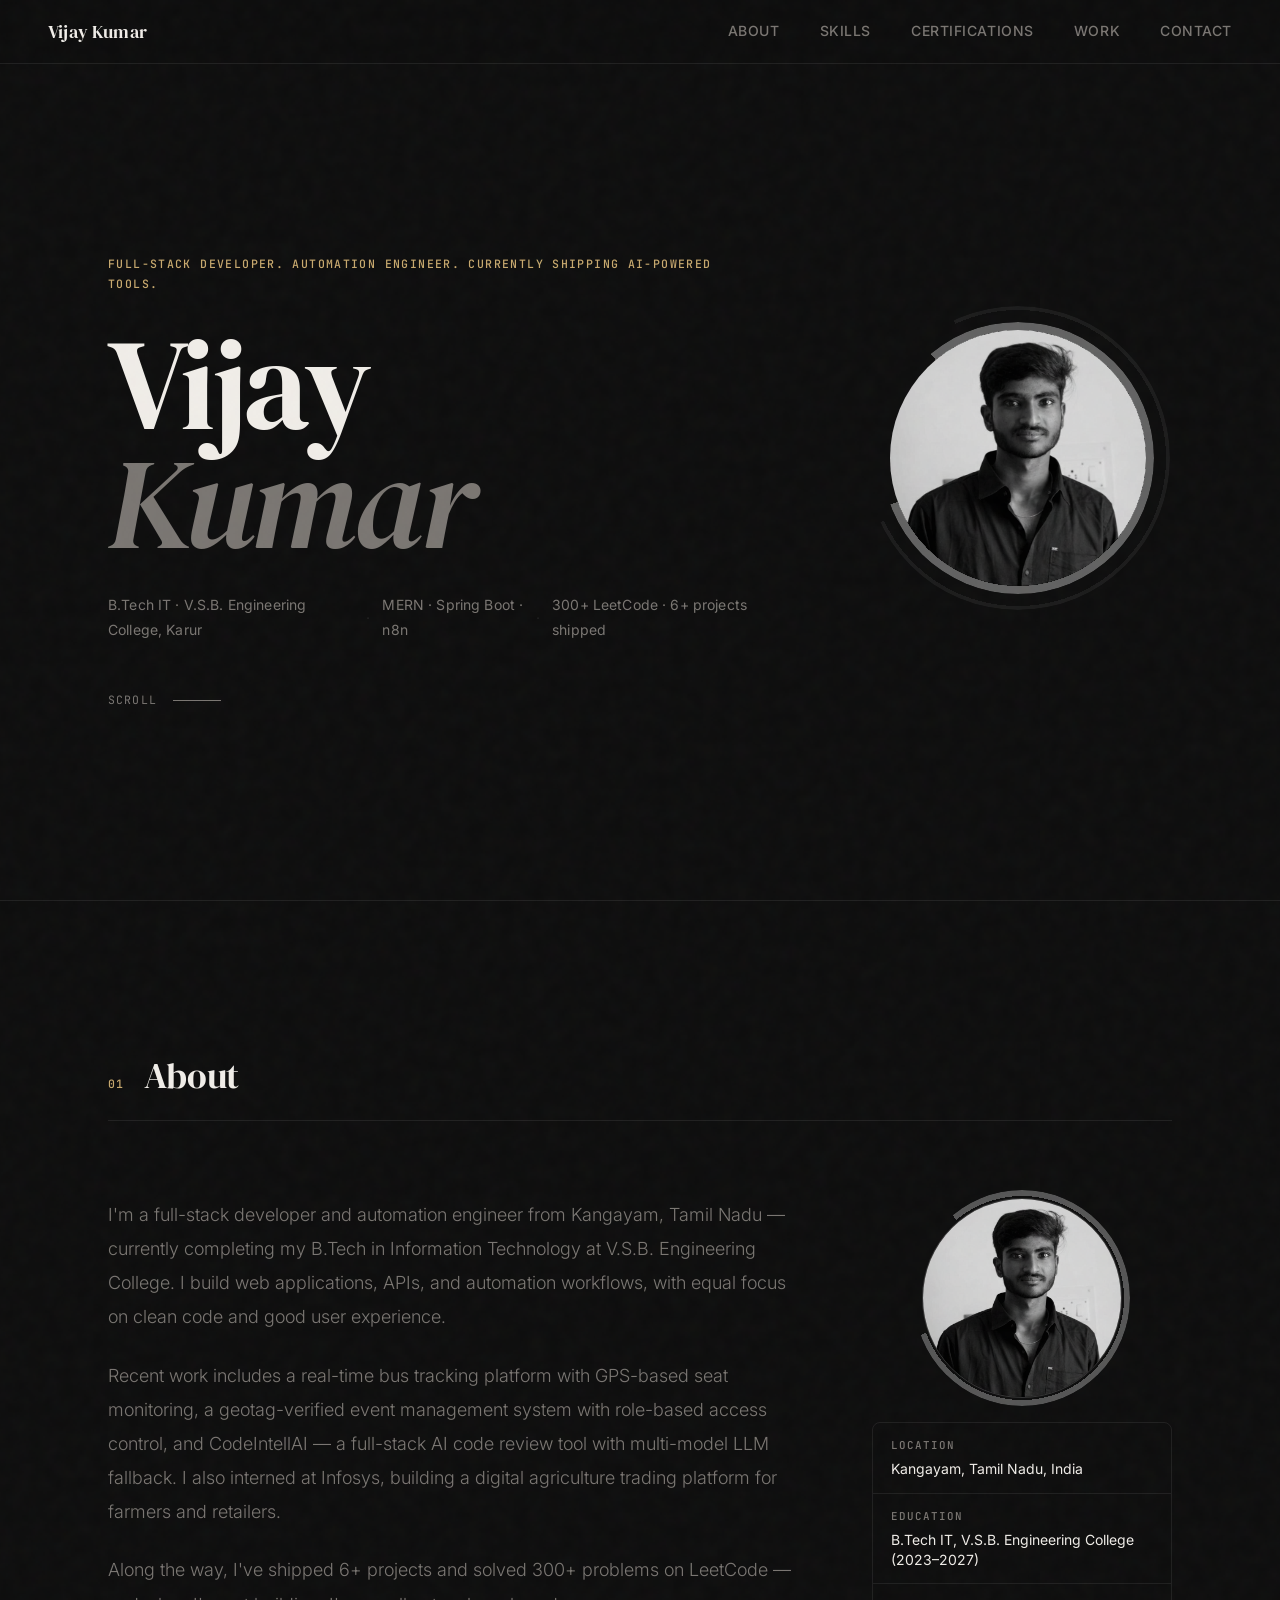
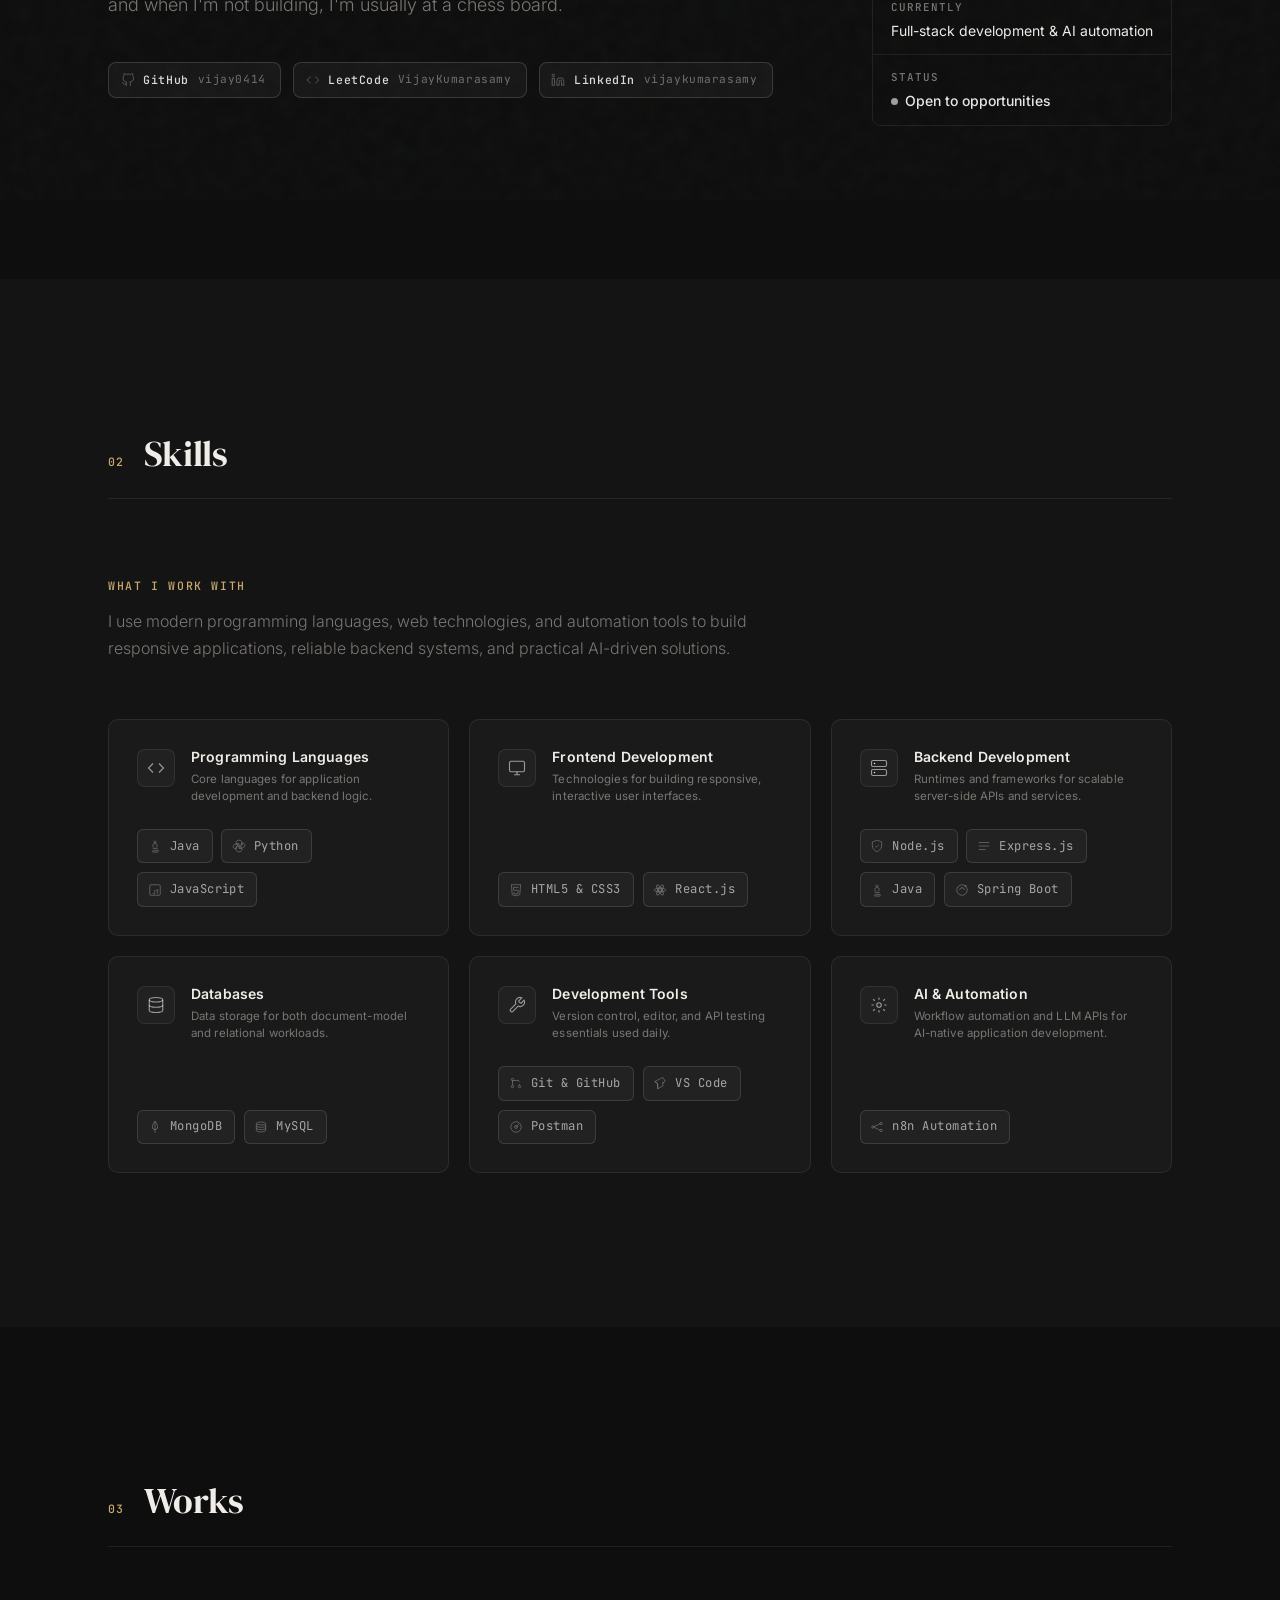
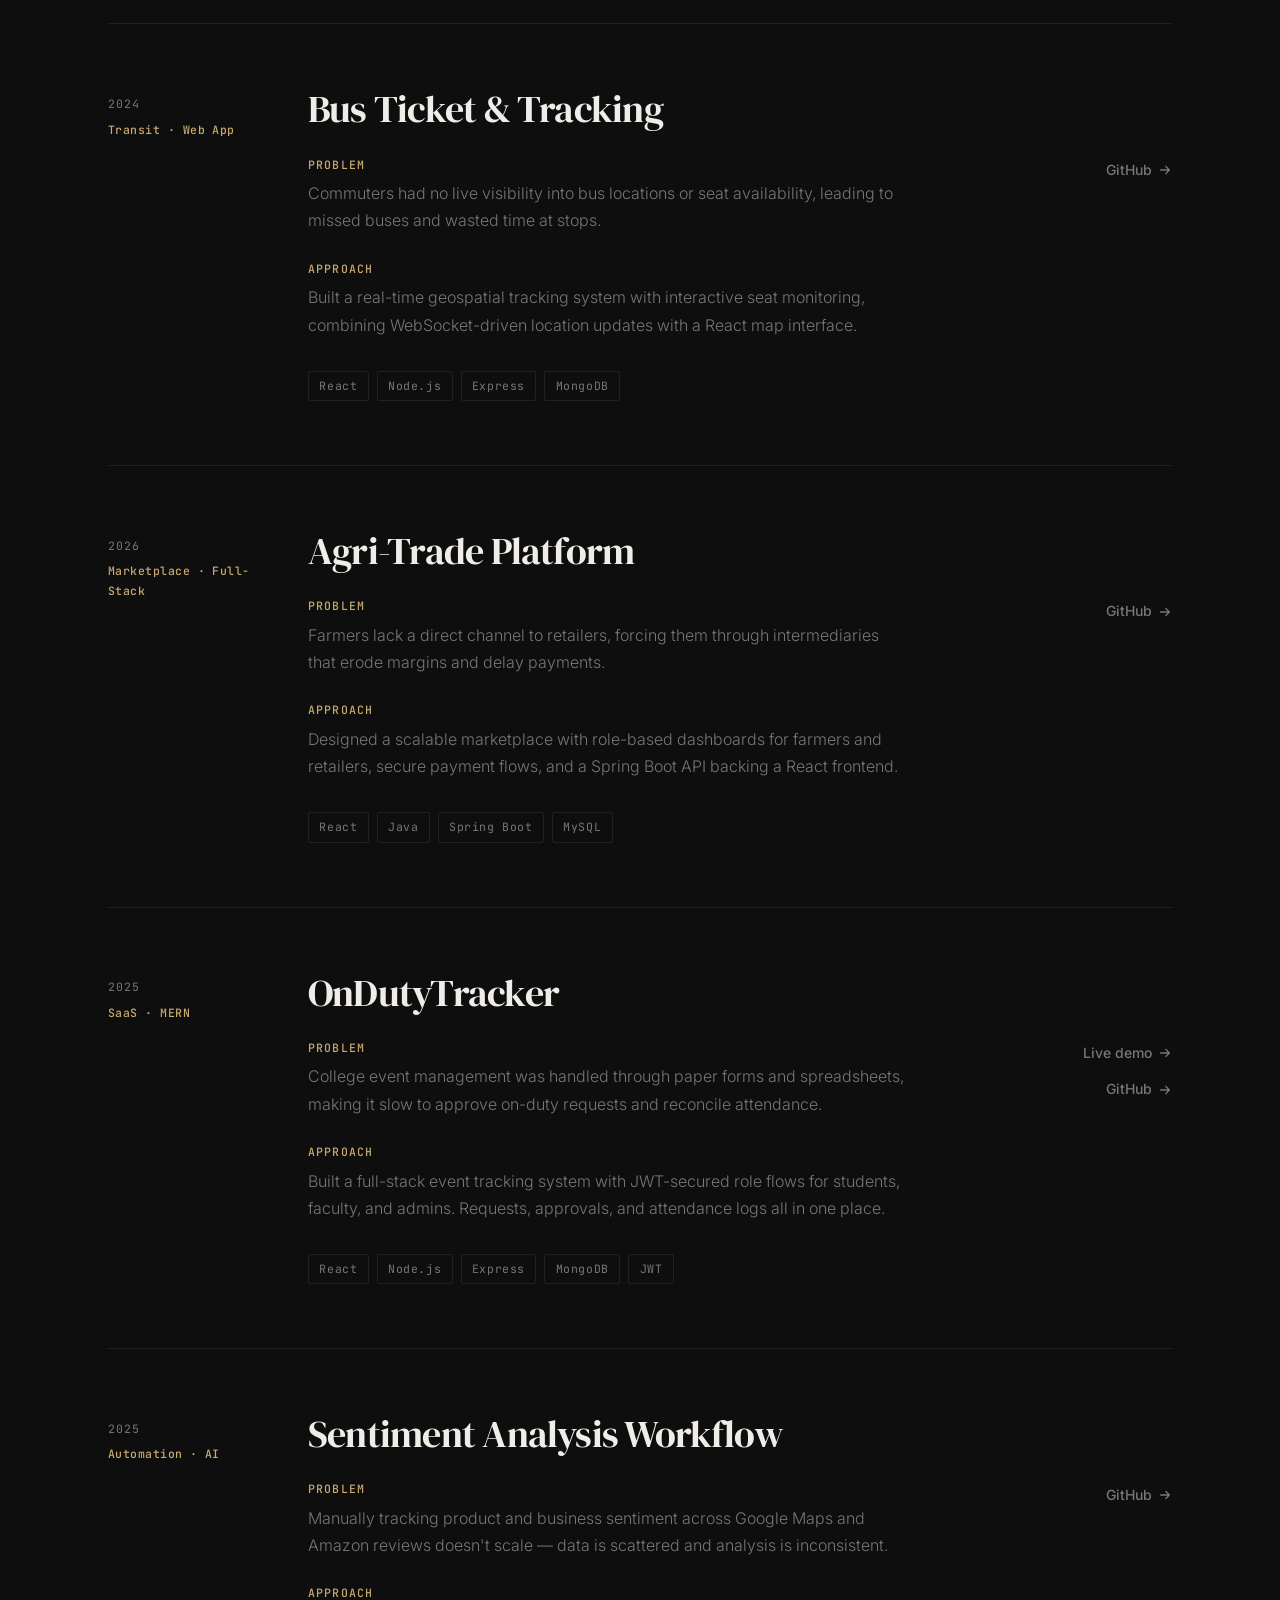
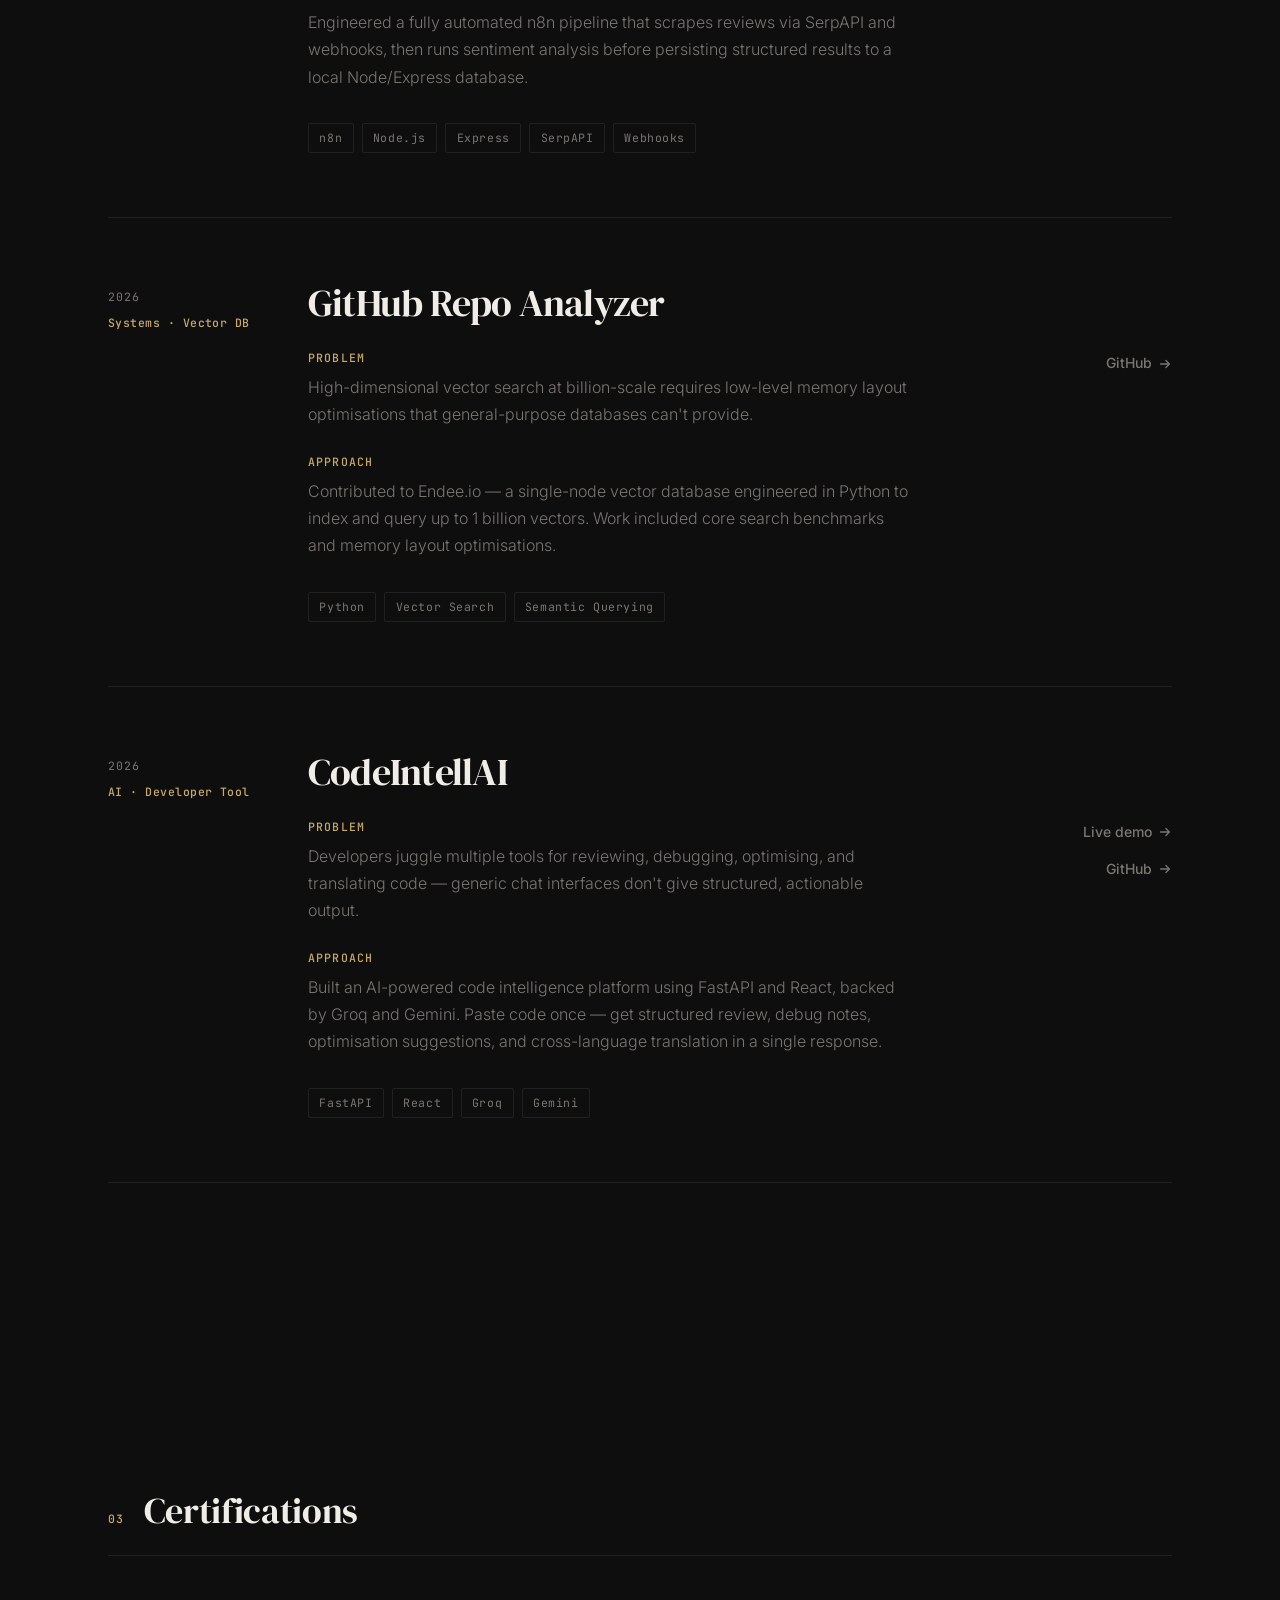
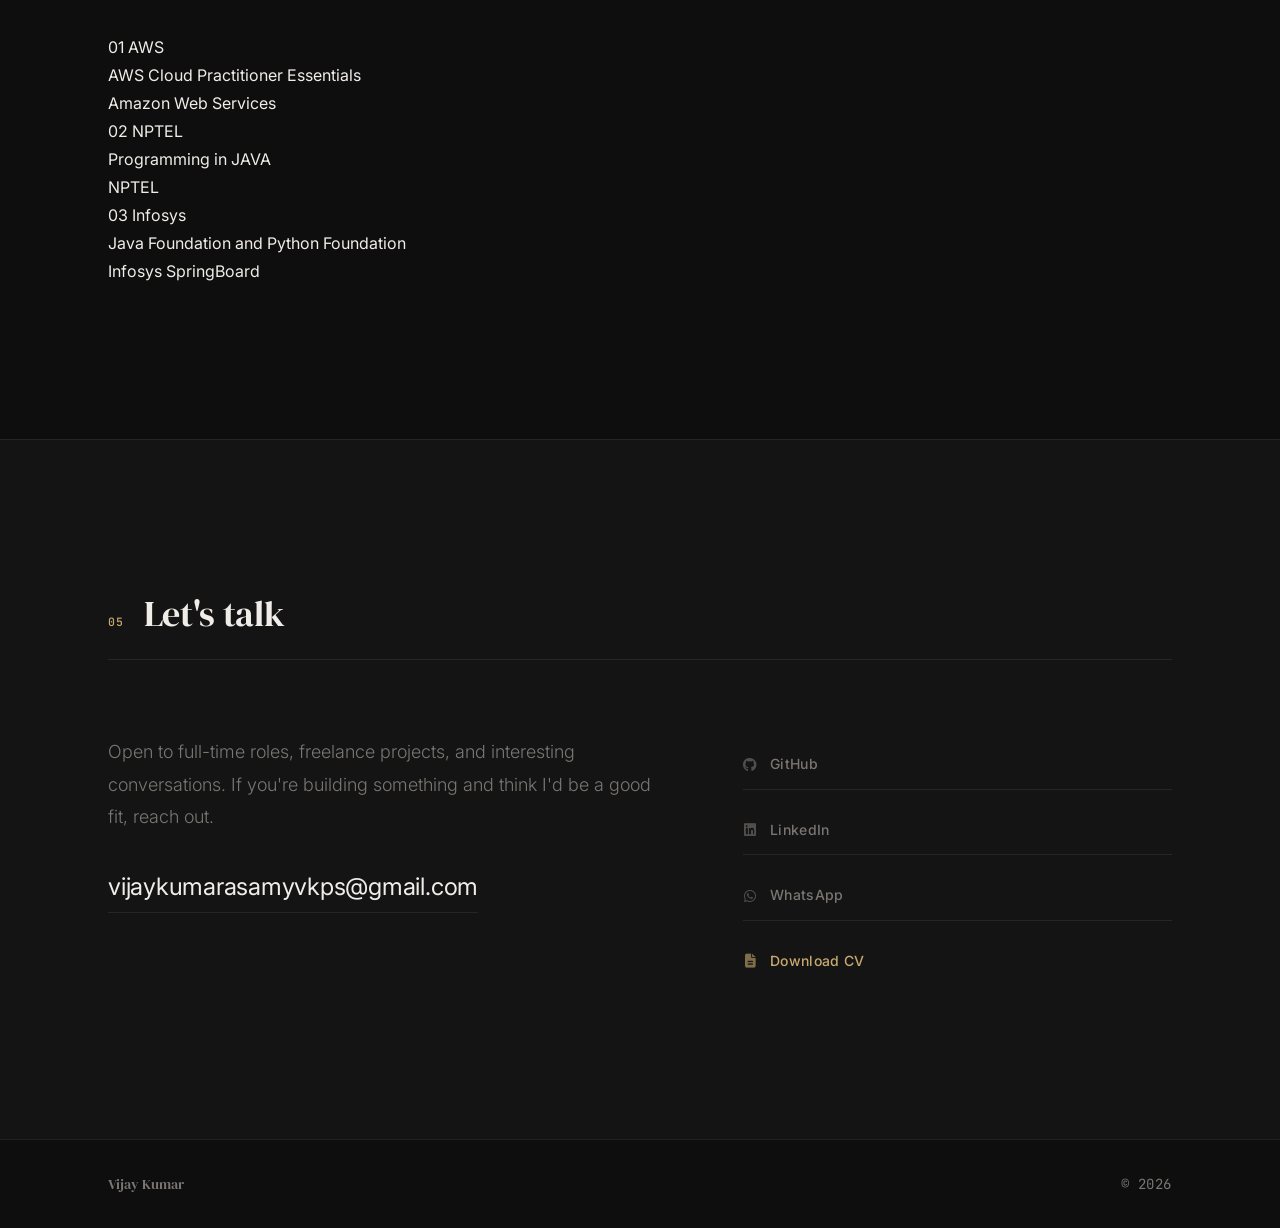
==== commit 2ddf4d1d: "Revise navigation and add certifications section Updated navigation links and added a certifications" ====
--- a/index.html
+++ b/index.html
@@ -26,24 +26,26 @@
     <!-- ===================== NAVIGATION ===================== -->
     <nav class="nav" id="nav">
         <a href="#hero" class="nav-logo">Vijay Kumar</a>
-        <div class="nav-links">
-            <a href="#about">About</a>
-            <a href="#skills">Skills</a>
-            <a href="#work">Work</a>
-            <a href="#contact">Contact</a>
-        </div>
+    <div class="nav-links">
+    <a href="#about">About</a>
+    <a href="#skills">Skills</a>
+    <a href="#certifications">Certifications</a>
+    <a href="#work">Work</a>
+    <a href="#contact">Contact</a>
+</div>
         <button class="nav-menu-btn" aria-label="Toggle menu" aria-expanded="false">
             <span></span><span></span>
         </button>
     </nav>
 
     <!-- Mobile nav drawer -->
-    <div class="nav-drawer" id="navDrawer" aria-hidden="true">
-        <a href="#about">About</a>
-        <a href="#skills">Skills</a>
-        <a href="#work">Work</a>
-        <a href="#contact">Contact</a>
-    </div>
+<div class="nav-drawer" id="navDrawer" aria-hidden="true">
+    <a href="#about">About</a>
+    <a href="#skills">Skills</a>
+    <a href="#certifications">Certifications</a>
+    <a href="#work">Work</a>
+    <a href="#contact">Contact</a>
+</div>
 
     <!-- ===================== HERO ===================== -->
     <div class="hero-wrap">
@@ -546,11 +548,67 @@
         </div>
     </section>
 
+
+    <!-- ===================== CERTIFICATIONS ===================== -->
+<section id="certifications" class="section section--certifications">
+    <div class="container">
+
+        <div class="section-header reveal">
+            <span class="section-index">03</span>
+            <h2 class="section-title">Certifications</h2>
+        </div>
+
+        <div class="certifications-list">
+
+            <!-- Certification 1 -->
+            <article class="certification reveal delay-1">
+                <div class="certification-meta">
+                    <span class="certification-number">01</span>
+                    <span class="certification-type">AWS</span>
+                </div>
+
+                <div class="certification-body">
+                    <h3 class="certification-title">AWS Cloud Practitioner Essentials</h3>
+                    <p class="certification-issuer">Amazon Web Services</p>
+                </div>
+            </article>
+
+            <!-- Certification 2 -->
+            <article class="certification reveal delay-2">
+                <div class="certification-meta">
+                    <span class="certification-number">02</span>
+                    <span class="certification-type">NPTEL</span>
+                </div>
+
+                <div class="certification-body">
+                    <h3 class="certification-title">Programming in JAVA</h3>
+                    <p class="certification-issuer">NPTEL</p>
+                </div>
+            </article>
+
+            <!-- Certification 3 -->
+            <article class="certification reveal delay-3">
+                <div class="certification-meta">
+                    <span class="certification-number">03</span>
+                    <span class="certification-type">Infosys</span>
+                </div>
+
+                <div class="certification-body">
+                    <h3 class="certification-title">Java Foundation and Python Foundation</h3>
+                    <p class="certification-issuer">Infosys SpringBoard</p>
+                </div>
+            </article>
+
+        </div>
+
+    </div>
+</section>
+
     <!-- ===================== CONTACT ===================== -->
     <section id="contact" class="section section--contact">
         <div class="container">
             <div class="section-header reveal">
-                <span class="section-index">04</span>
+                <span class="section-index">05</span>
                 <h2 class="section-title">Let's talk</h2>
             </div>
             <div class="contact-grid">
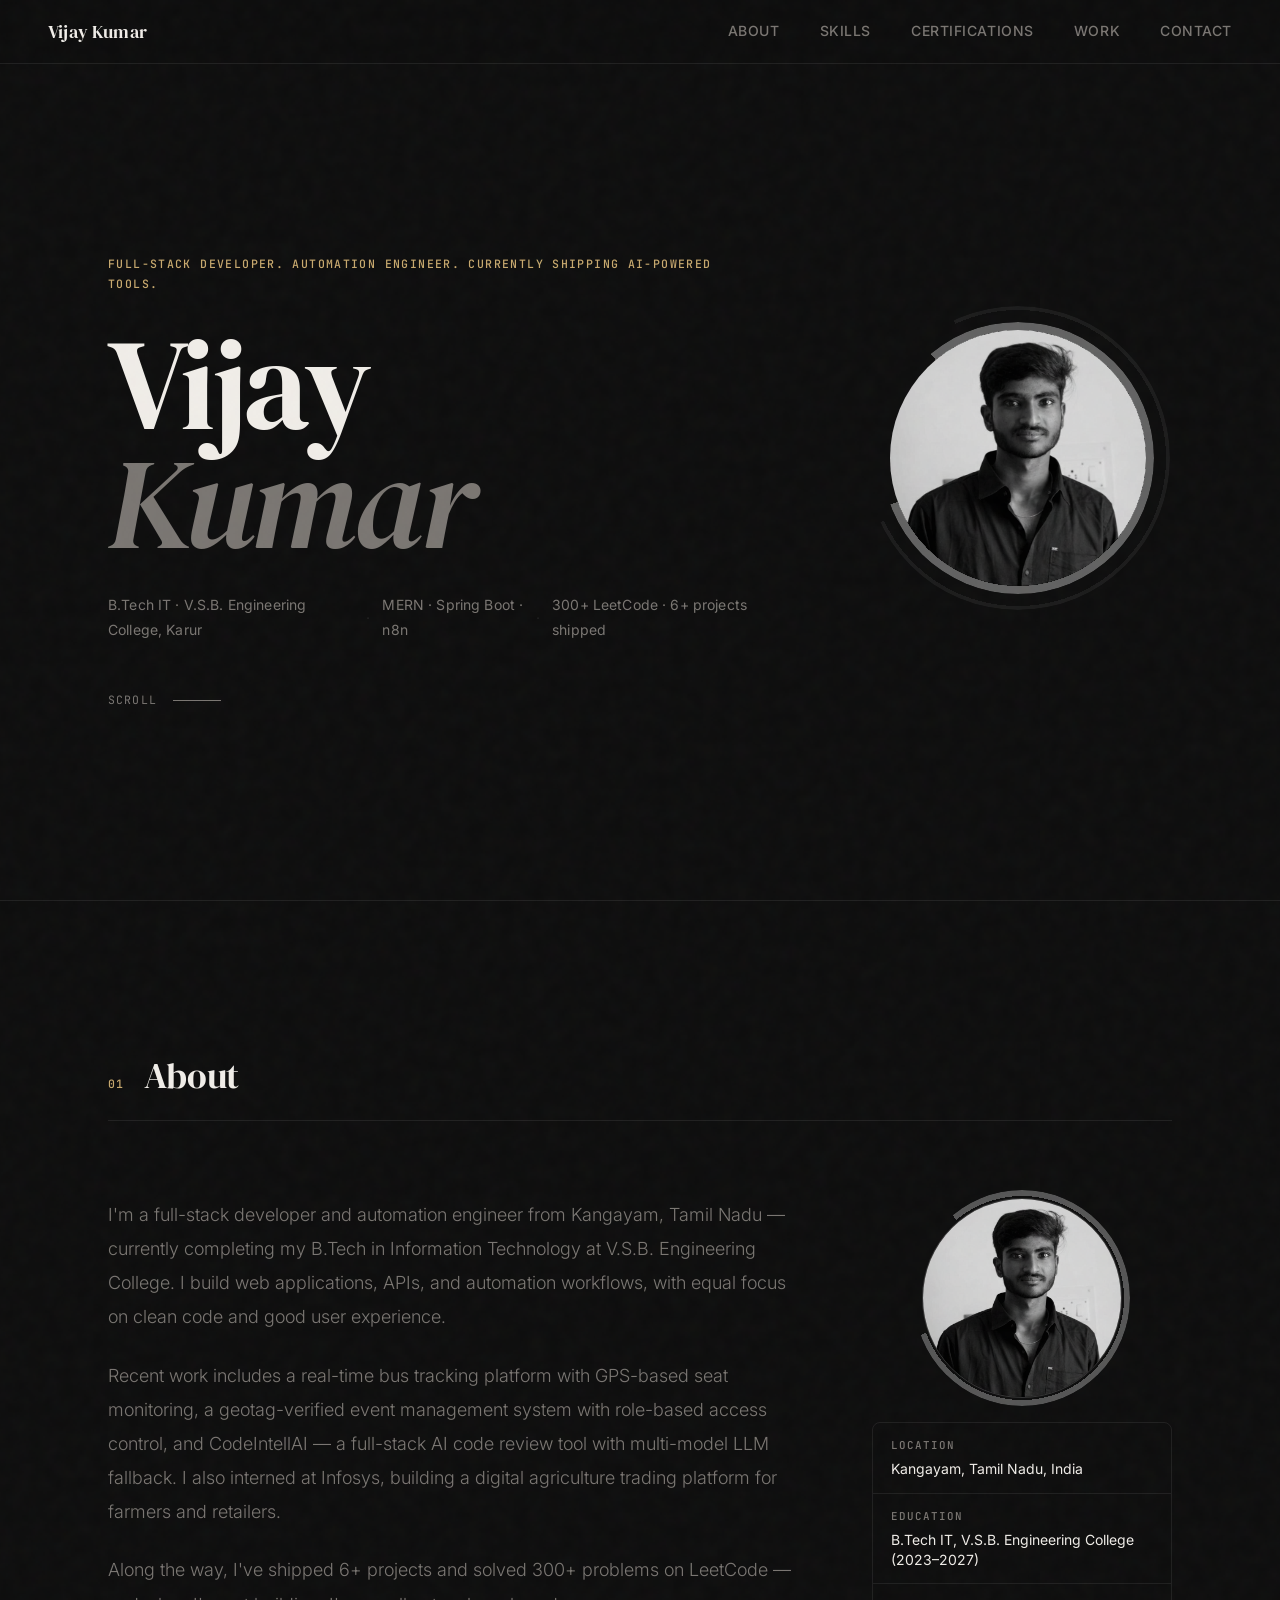
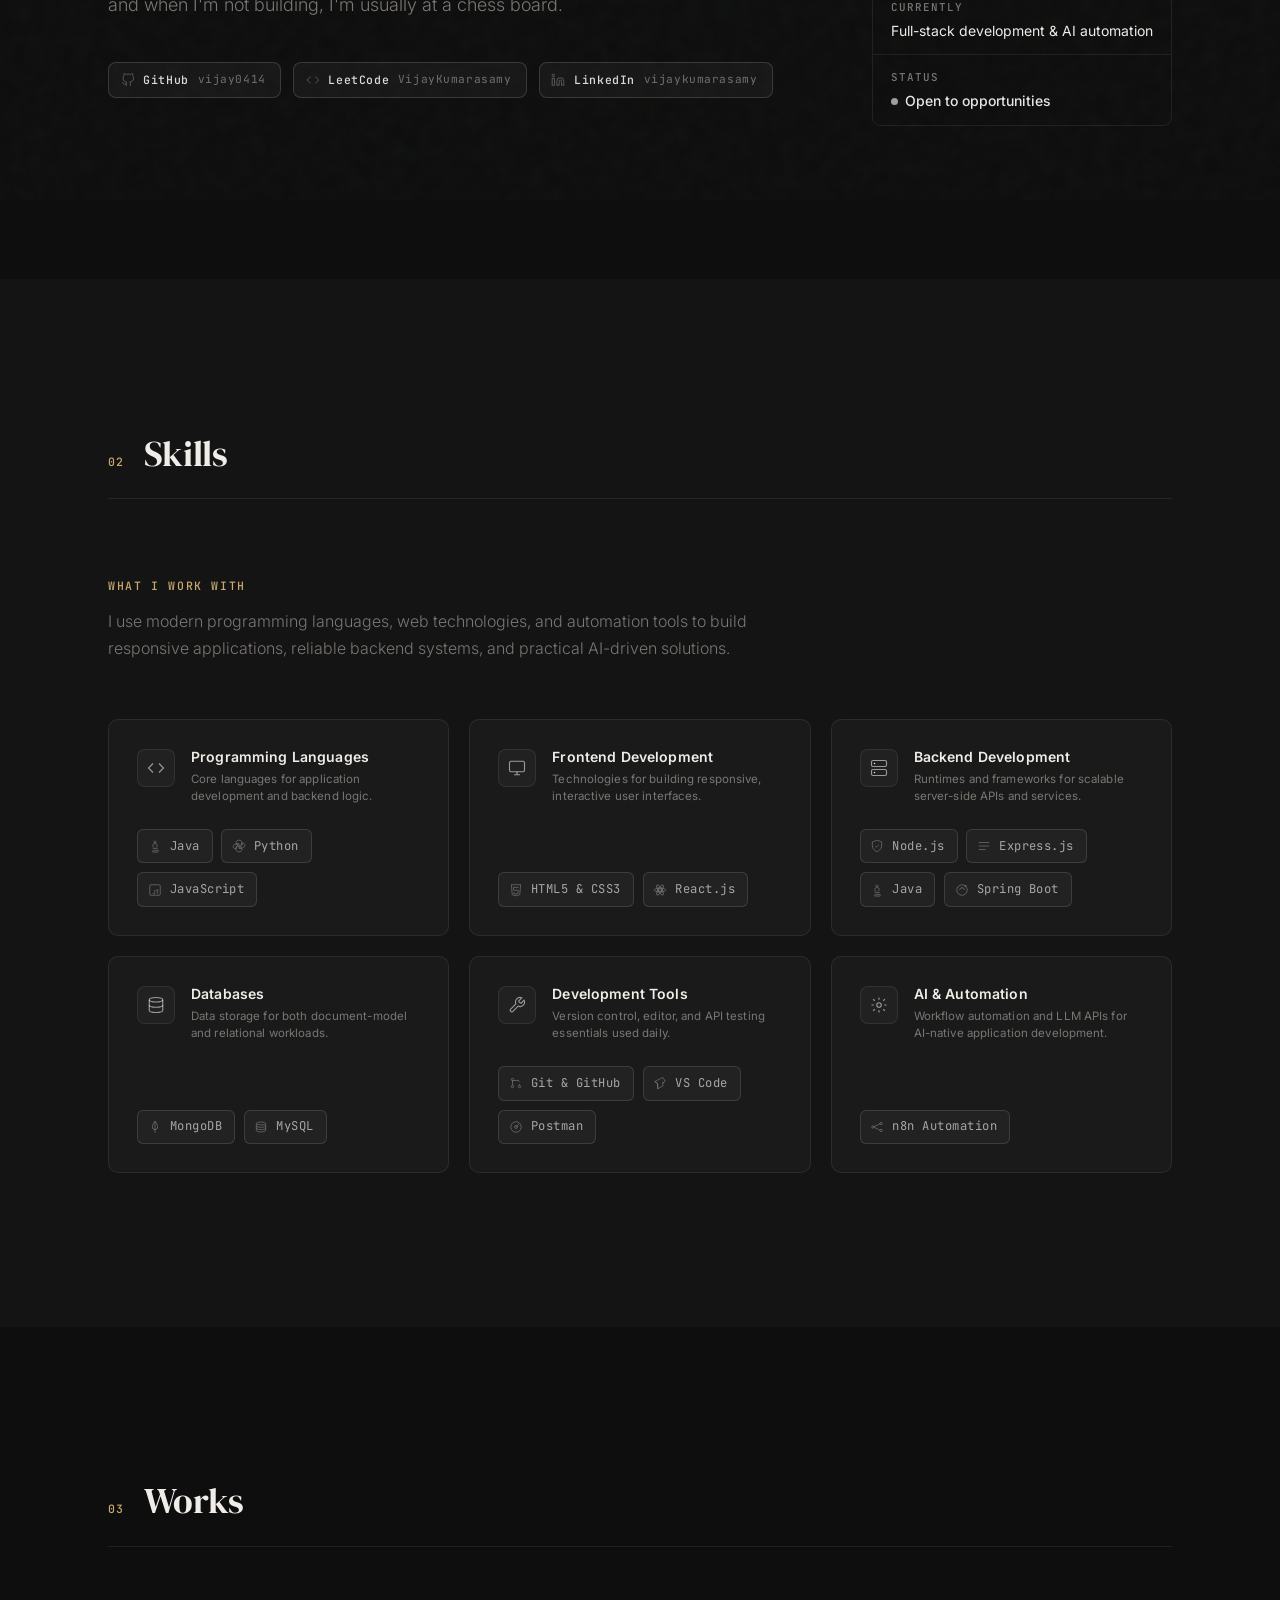
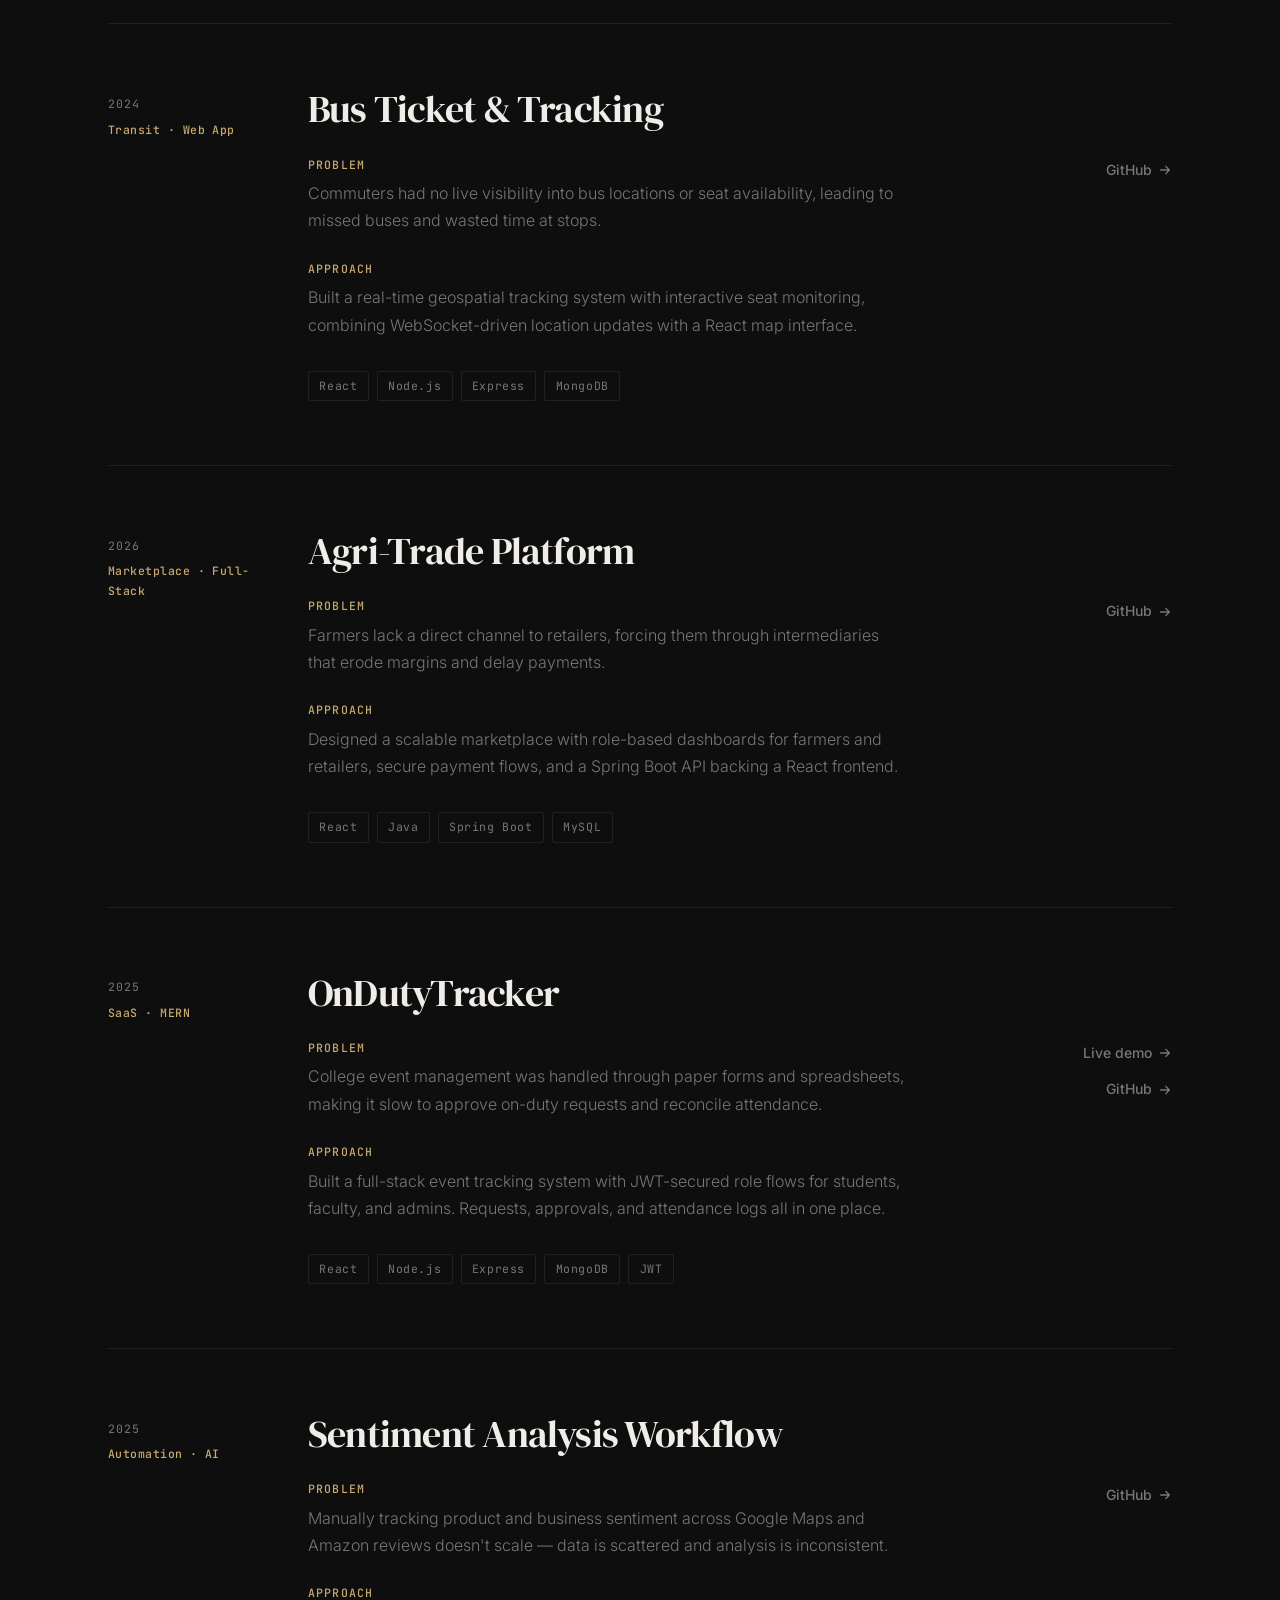
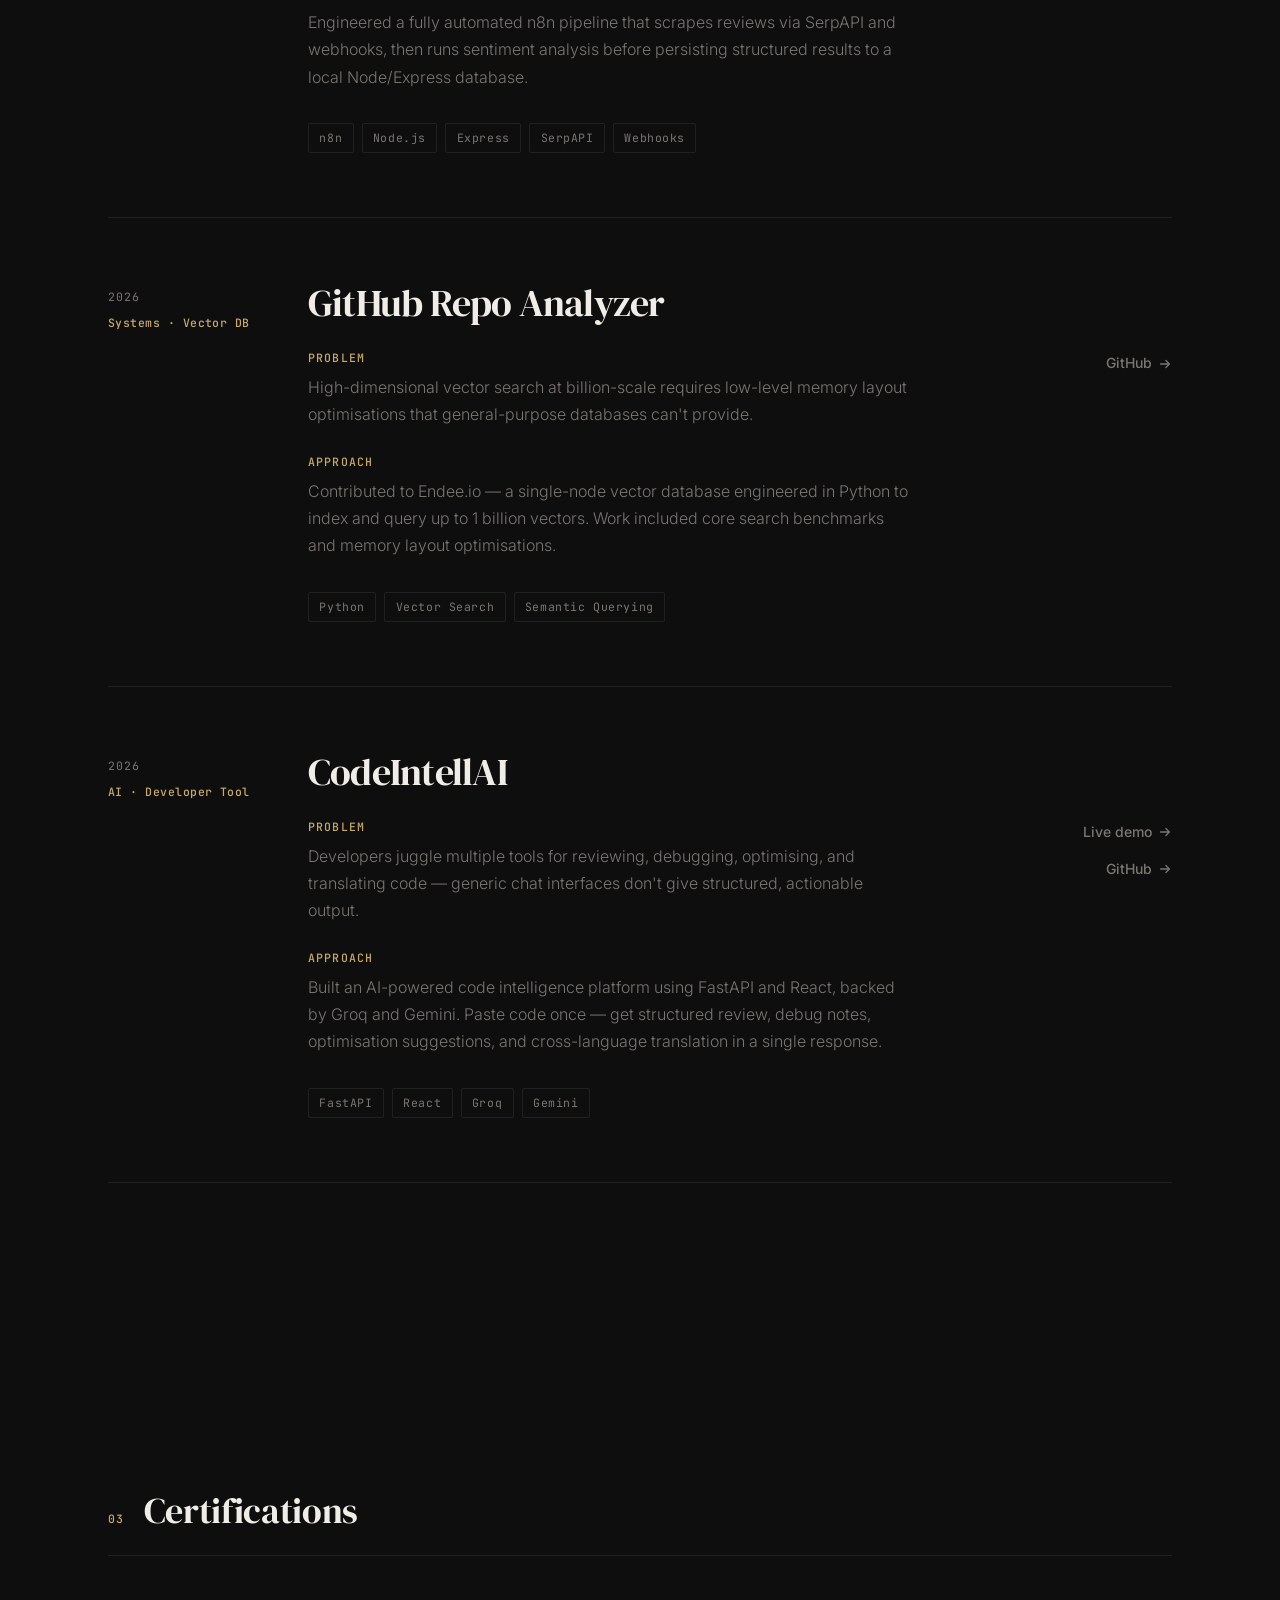
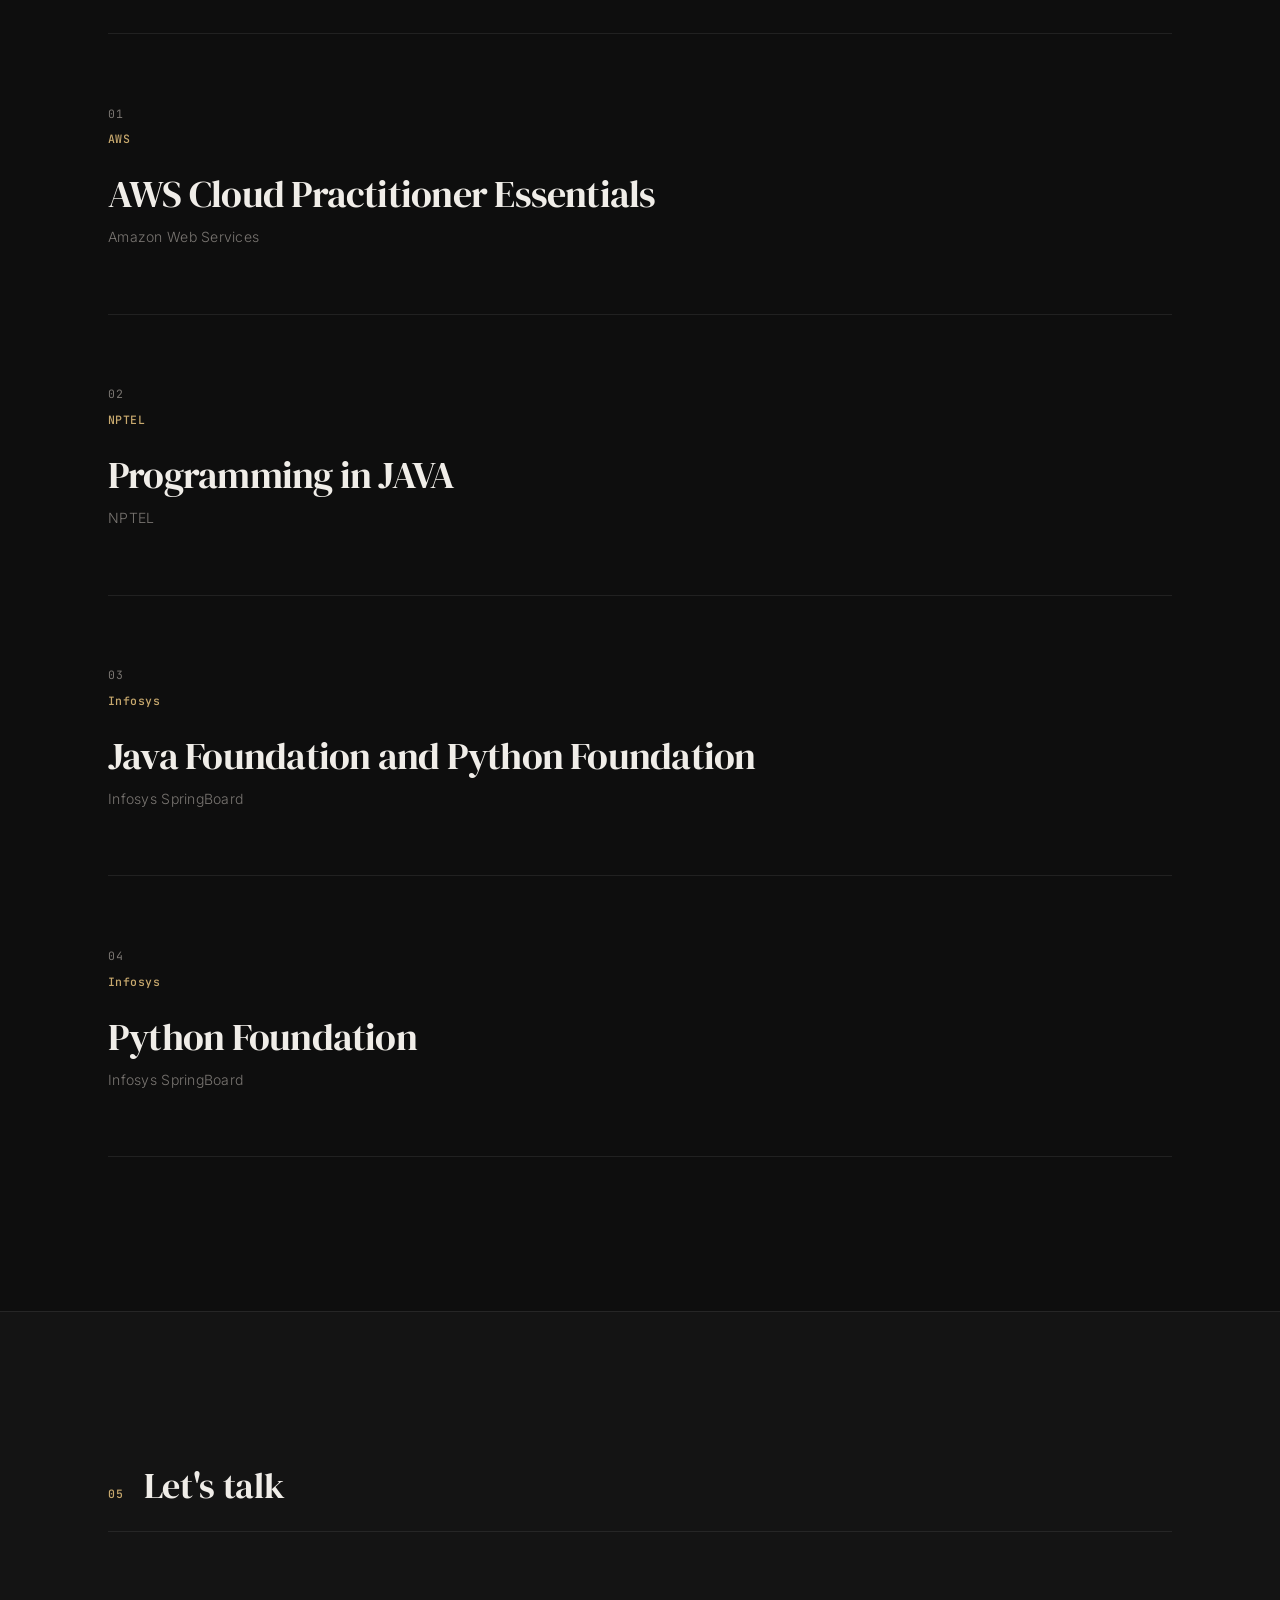
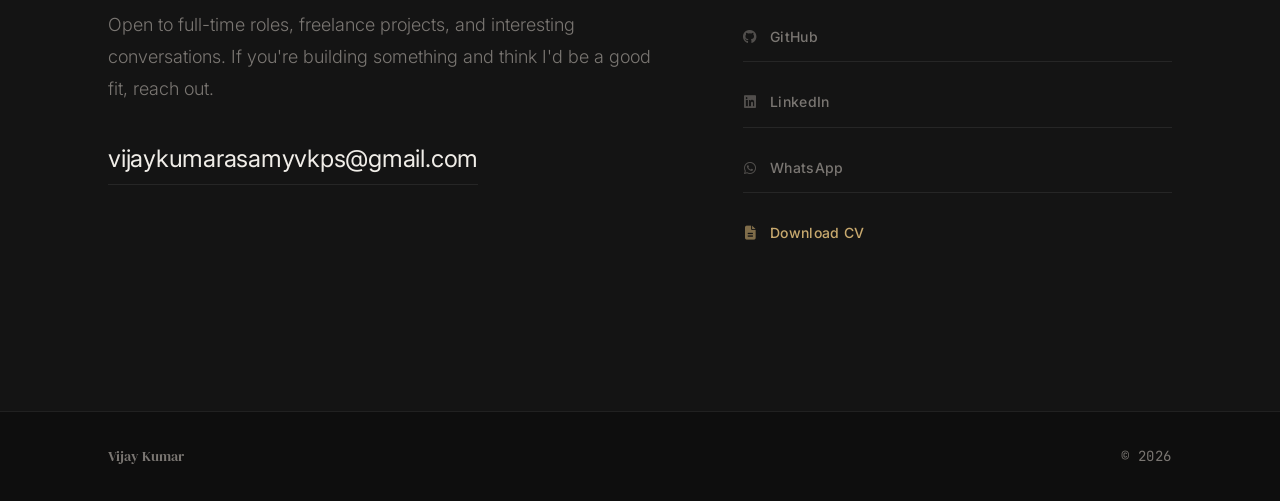
==== commit 0efb480d: "Update index.html" ====
--- a/index.html
+++ b/index.html
@@ -598,6 +598,17 @@
                     <p class="certification-issuer">Infosys SpringBoard</p>
                 </div>
             </article>
+            <article class="certification reveal delay-3">
+                <div class="certification-meta">
+                    <span class="certification-number">04</span>
+                    <span class="certification-type">Infosys</span>
+                </div>
+
+                <div class="certification-body">
+                    <h3 class="certification-title">Python Foundation</h3>
+                    <p class="certification-issuer">Infosys SpringBoard</p>
+                </div>
+            </article>
 
         </div>
 
--- a/styles.css
+++ b/styles.css
@@ -1127,6 +1127,92 @@
     .project-links { align-items: flex-start; flex-direction: row; flex-wrap: wrap; }
 }
 
+
+/* ── Certifications ─────────────────────────────────────────── */
+
+.section--certifications {
+    background: var(--bg);
+}
+
+.certifications-list {
+    display: flex;
+    flex-direction: column;
+}
+
+.certification {
+    display: grid;
+    grid-template-columns: 200px 1fr;
+    gap: 0;
+    border-top: 1px solid var(--border);
+    padding: clamp(2.5rem, 5vw, 4rem) 0;
+    transition: background 0.3s;
+}
+
+.certification:last-child {
+    border-bottom: 1px solid var(--border);
+}
+
+.certification-meta {
+    padding-top: 0.35rem;
+    padding-right: 2rem;
+    display: flex;
+    flex-direction: column;
+    gap: 0.35rem;
+}
+
+.certification-number {
+    display: block;
+    font-family: var(--mono);
+    font-size: var(--text-xs);
+    letter-spacing: 0.08em;
+    color: var(--text-muted);
+}
+
+.certification-type {
+    display: block;
+    font-family: var(--mono);
+    font-size: var(--text-xs);
+    font-weight: 500;
+    letter-spacing: 0.04em;
+    color: var(--accent);
+}
+
+.certification-body {
+    display: flex;
+    flex-direction: column;
+    gap: 0.6rem;
+}
+
+.certification-title {
+    font-family: var(--serif);
+    font-size: clamp(1.6rem, 3vw, 2.4rem);
+    font-weight: 400;
+    letter-spacing: -0.02em;
+    line-height: 1.1;
+    color: var(--text);
+    transition: color 0.2s;
+}
+
+.certification:hover .certification-title {
+    color: var(--accent);
+}
+
+.certification-issuer {
+    font-size: var(--text-sm);
+    color: var(--text-muted);
+    font-weight: 300;
+    letter-spacing: 0.02em;
+}
+
+.certification {
+    grid-template-columns: 1fr;
+    gap: 1.5rem;
+}
+
+.certification-meta {
+    padding-right: 0;
+}
+
 @media (max-width: 640px) {
     .nav-links    { display: none; }
     .nav-menu-btn { display: flex; }
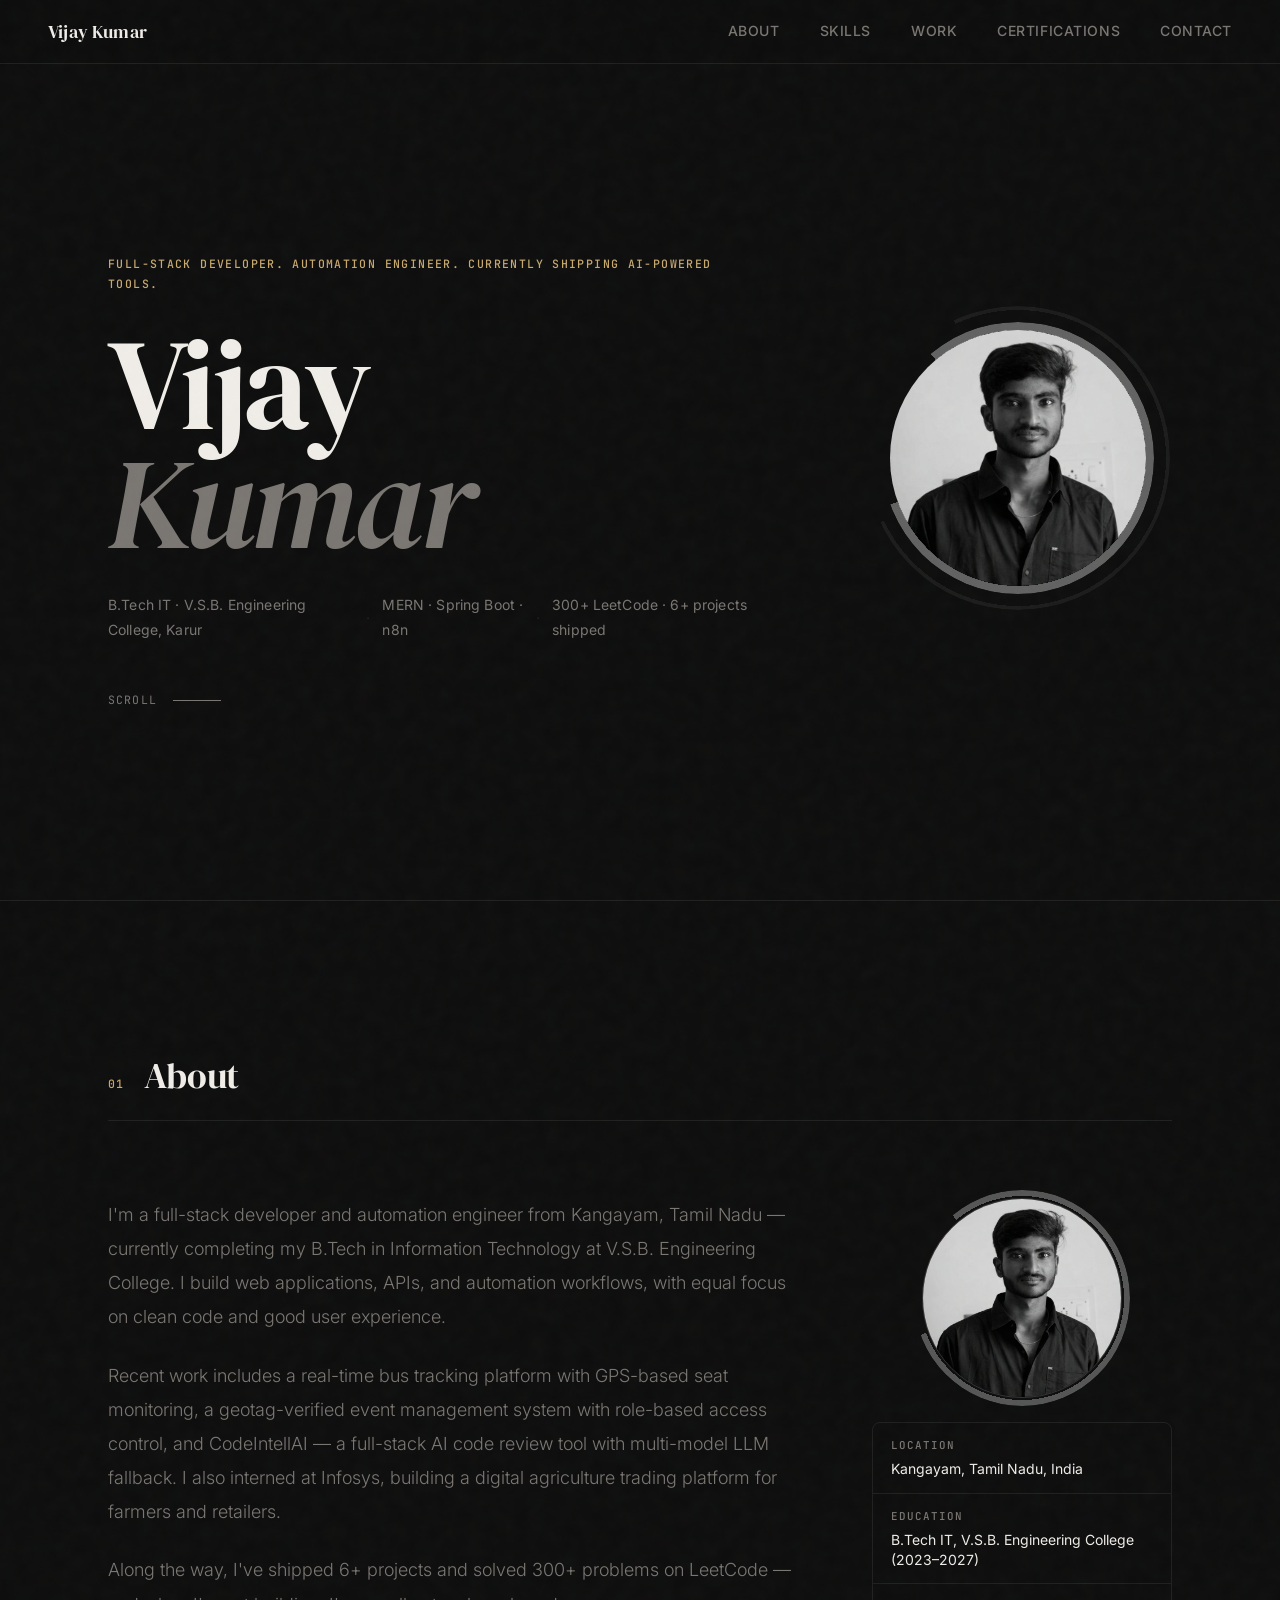
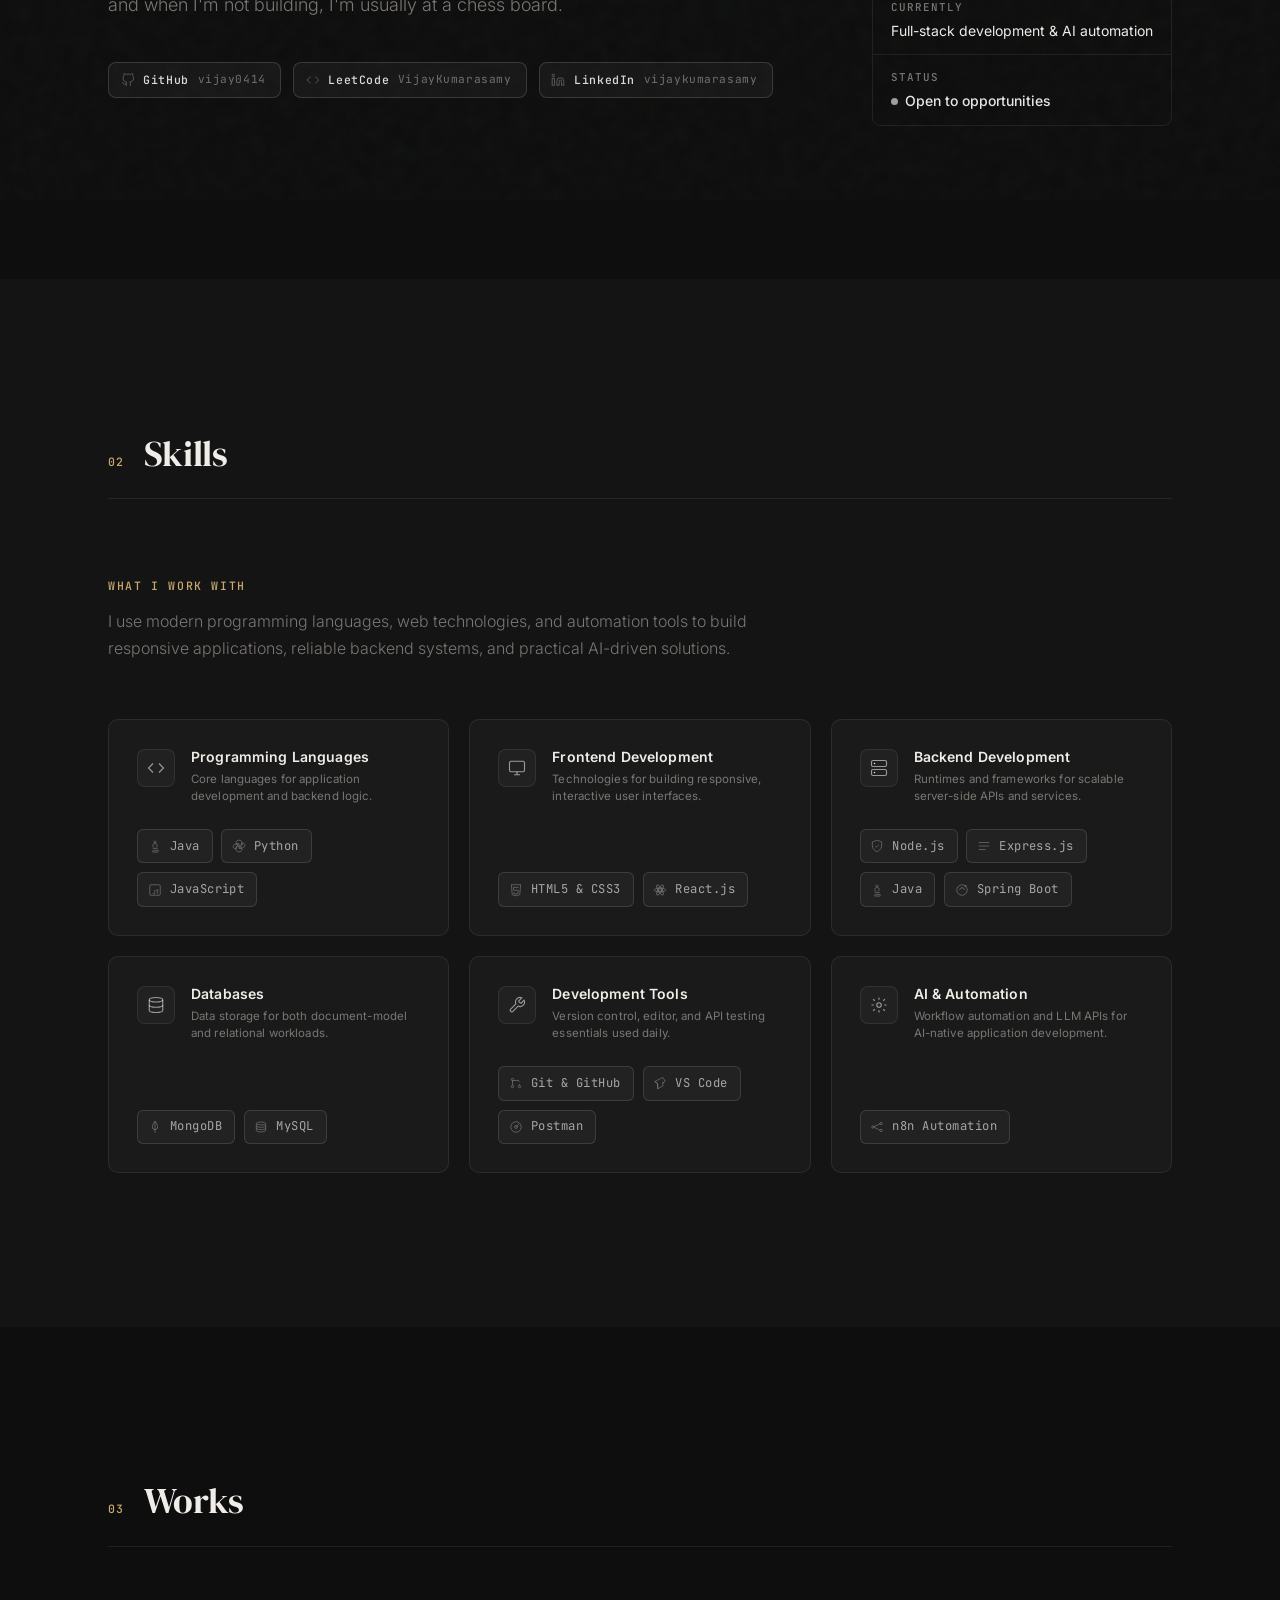
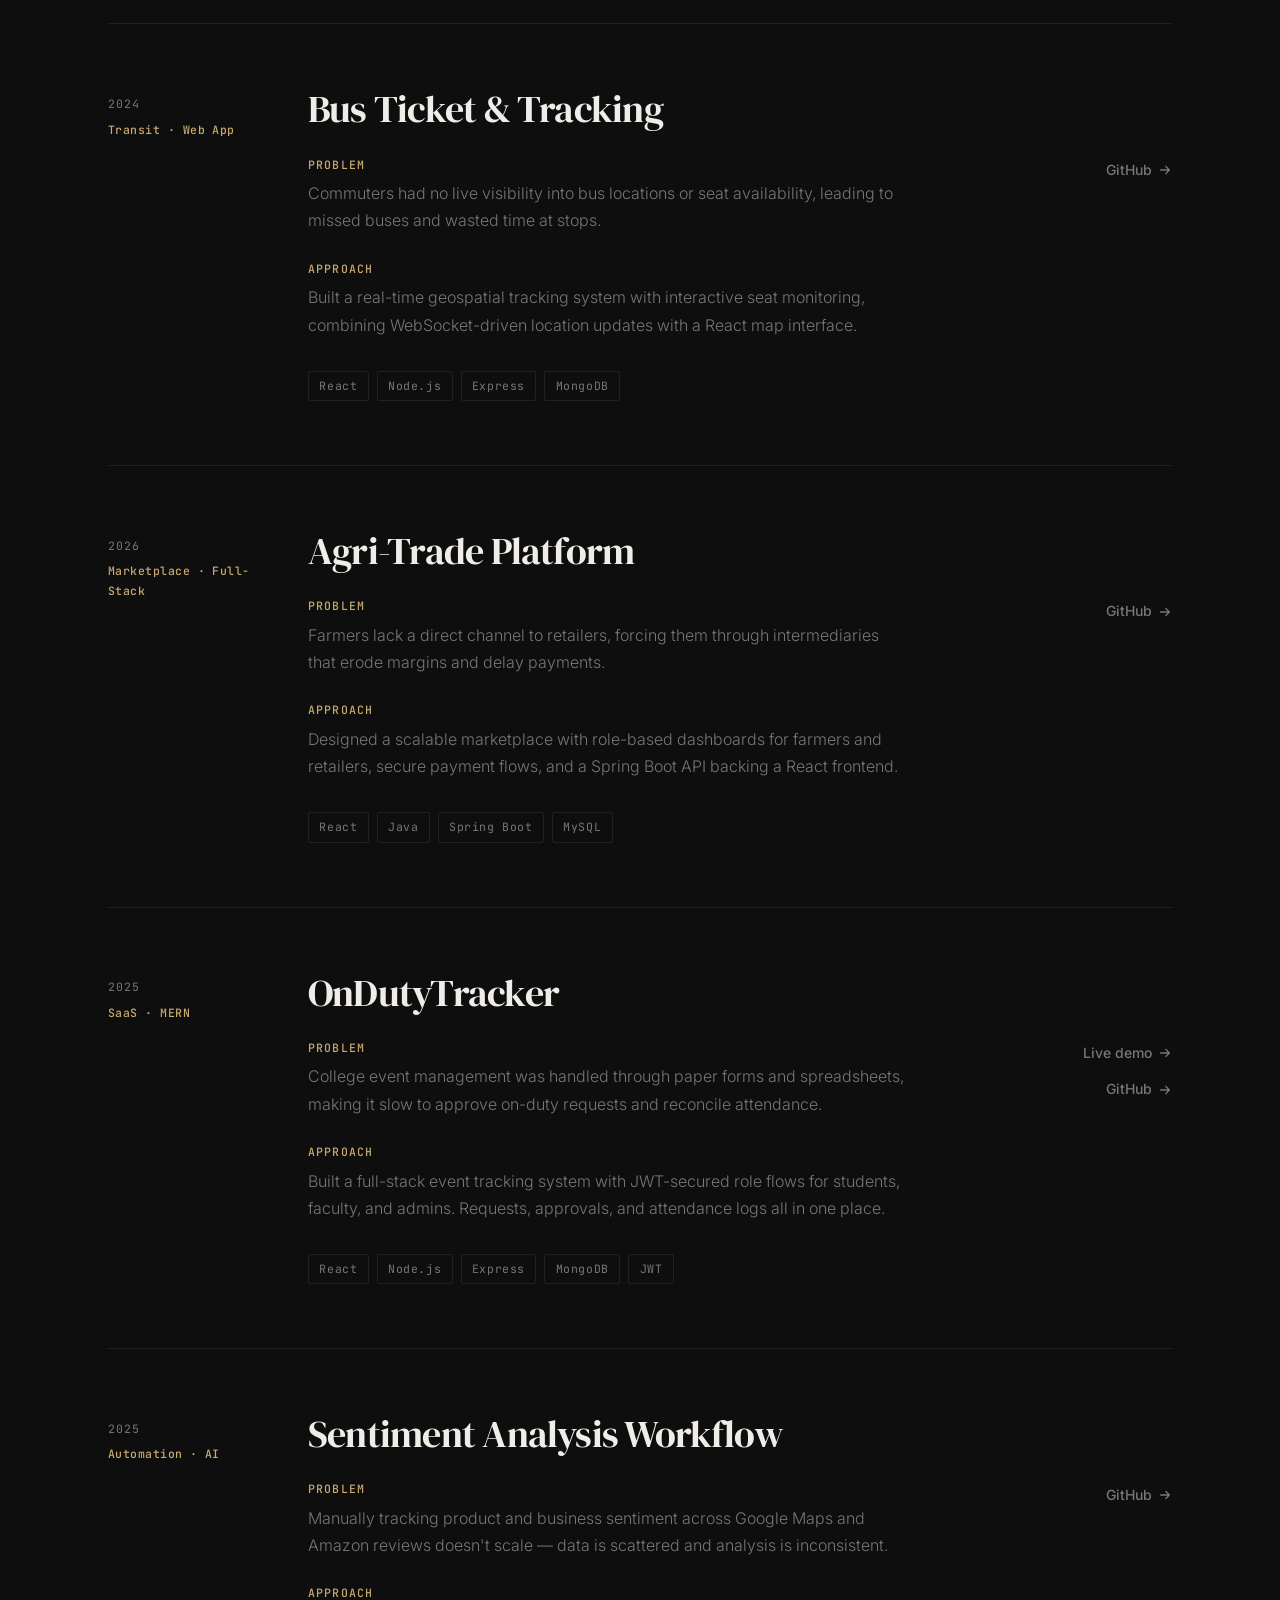
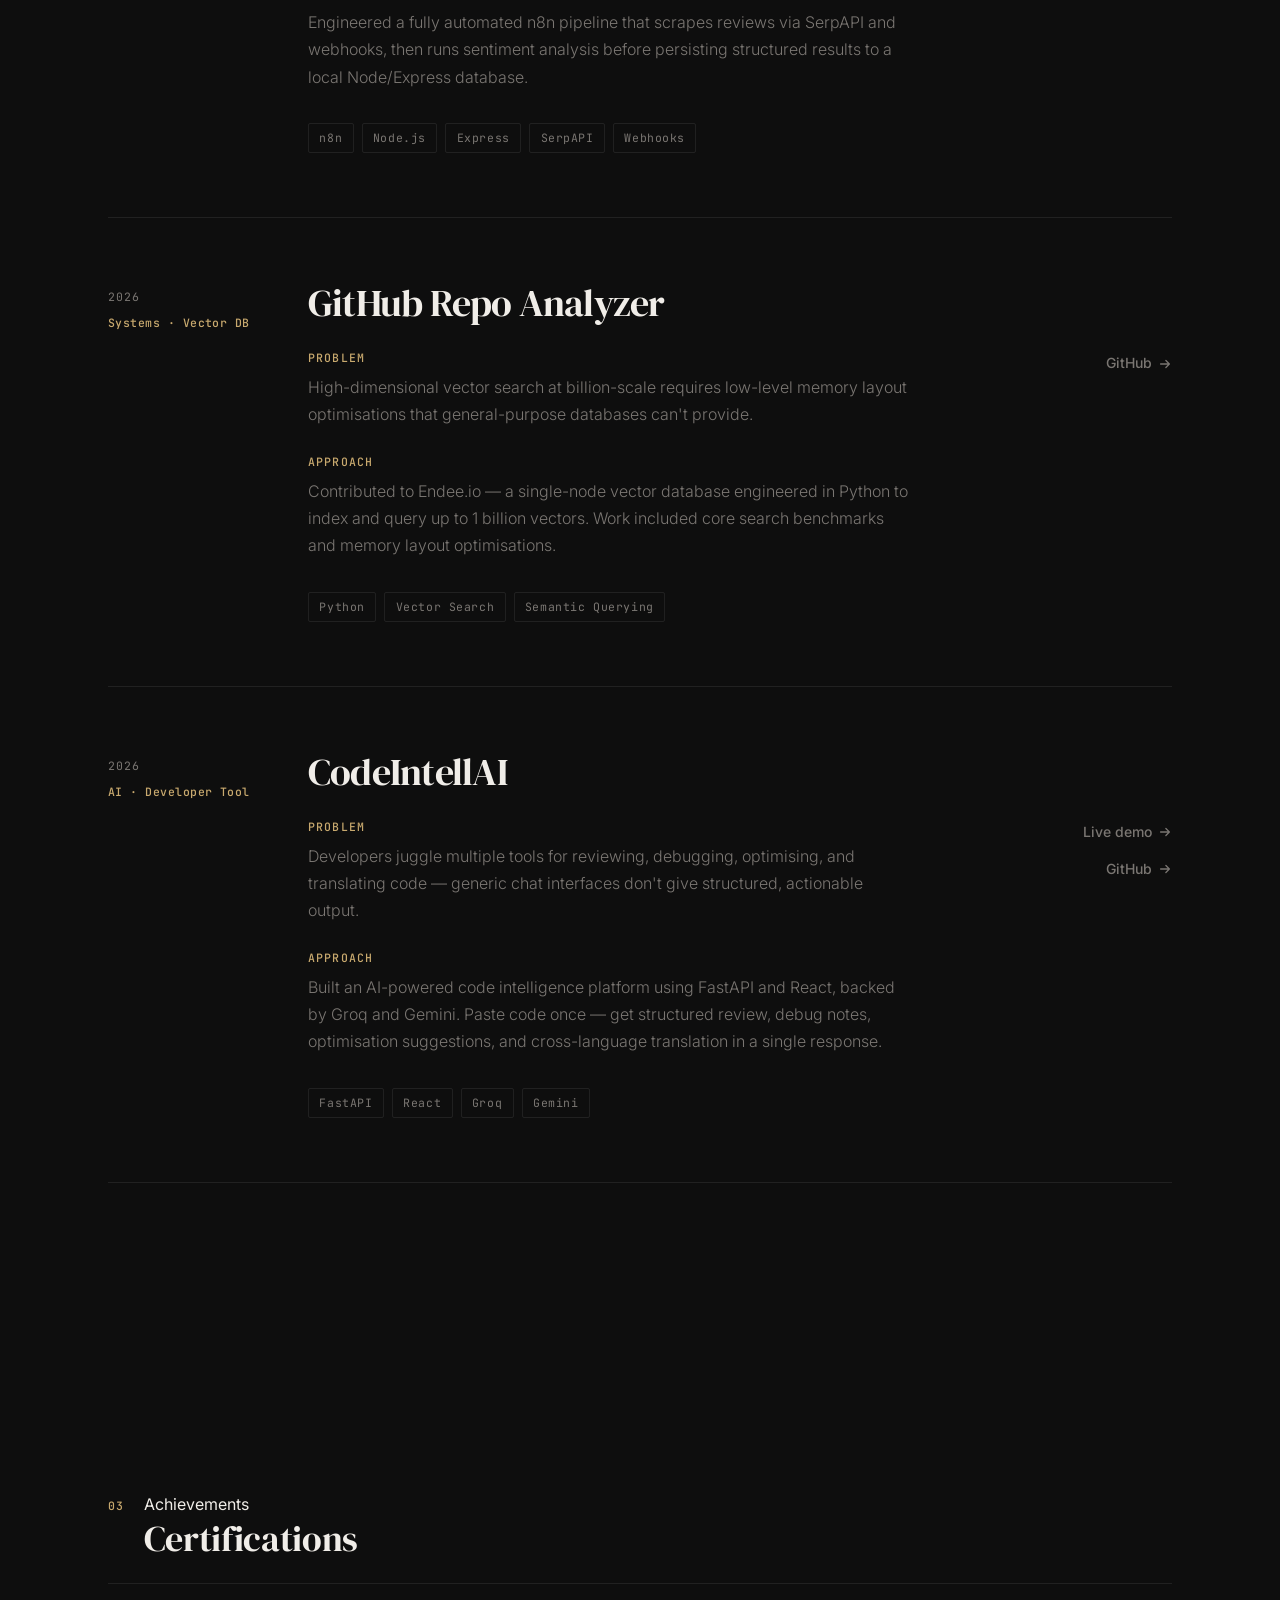
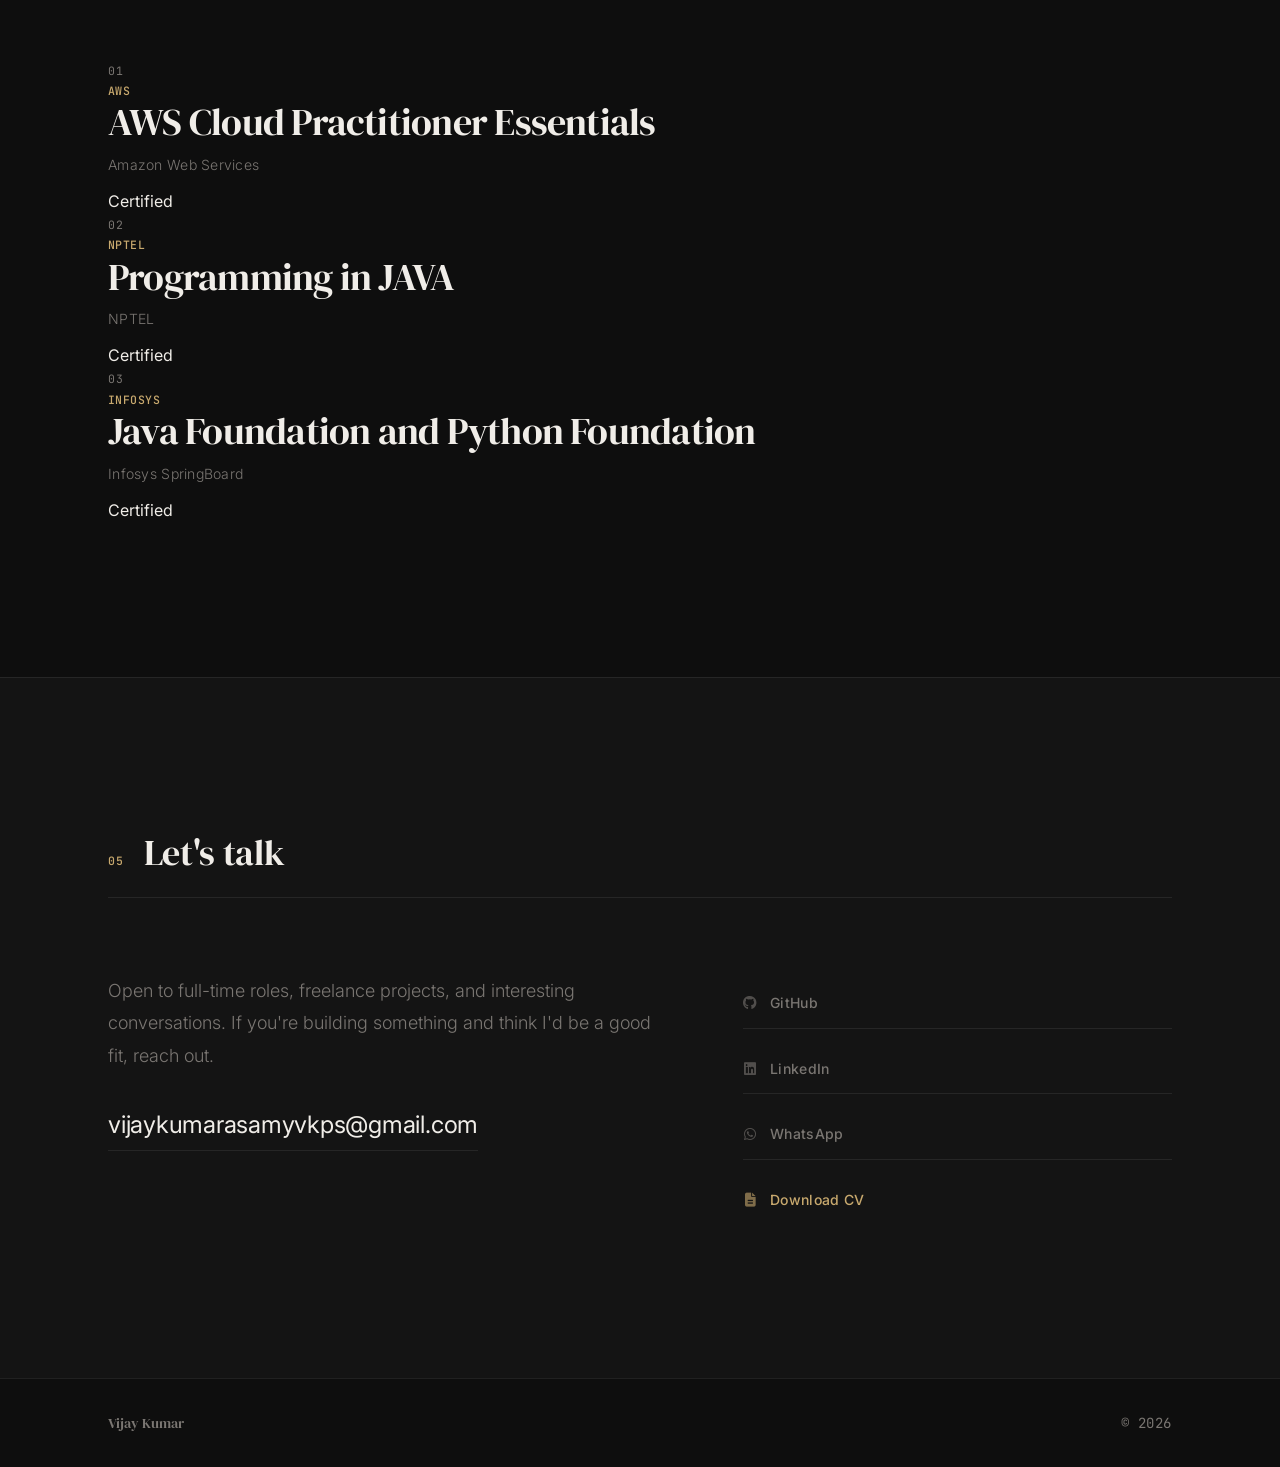
==== commit 5c5a8792: "Update index.html" ====
--- a/index.html
+++ b/index.html
@@ -29,8 +29,8 @@
     <div class="nav-links">
     <a href="#about">About</a>
     <a href="#skills">Skills</a>
+    <a href="#work">Work</a>
     <a href="#certifications">Certifications</a>
-    <a href="#work">Work</a>
     <a href="#contact">Contact</a>
 </div>
         <button class="nav-menu-btn" aria-label="Toggle menu" aria-expanded="false">
@@ -555,66 +555,88 @@
 
         <div class="section-header reveal">
             <span class="section-index">03</span>
-            <h2 class="section-title">Certifications</h2>
-        </div>
-
-        <div class="certifications-list">
+            <div>
+                <p class="section-label">Achievements</p>
+                <h2 class="section-title">Certifications</h2>
+            </div>
+        </div>
+
+        <div class="certifications-grid">
 
             <!-- Certification 1 -->
-            <article class="certification reveal delay-1">
-                <div class="certification-meta">
+            <article class="certification-card reveal delay-1">
+                <div class="certification-card-top">
                     <span class="certification-number">01</span>
                     <span class="certification-type">AWS</span>
                 </div>
 
                 <div class="certification-body">
-                    <h3 class="certification-title">AWS Cloud Practitioner Essentials</h3>
-                    <p class="certification-issuer">Amazon Web Services</p>
-                </div>
-            </article>
+                    <h3 class="certification-title">
+                        AWS Cloud Practitioner Essentials
+                    </h3>
+
+                    <p class="certification-issuer">
+                        Amazon Web Services
+                    </p>
+
+                    <span class="certification-status">
+                        Certified
+                    </span>
+                </div>
+            </article>
+
 
             <!-- Certification 2 -->
-            <article class="certification reveal delay-2">
-                <div class="certification-meta">
+            <article class="certification-card reveal delay-2">
+                <div class="certification-card-top">
                     <span class="certification-number">02</span>
                     <span class="certification-type">NPTEL</span>
                 </div>
 
                 <div class="certification-body">
-                    <h3 class="certification-title">Programming in JAVA</h3>
-                    <p class="certification-issuer">NPTEL</p>
-                </div>
-            </article>
+                    <h3 class="certification-title">
+                        Programming in JAVA
+                    </h3>
+
+                    <p class="certification-issuer">
+                        NPTEL
+                    </p>
+
+                    <span class="certification-status">
+                        Certified
+                    </span>
+                </div>
+
+            </article>
+
 
             <!-- Certification 3 -->
-            <article class="certification reveal delay-3">
-                <div class="certification-meta">
+            <article class="certification-card reveal delay-3">
+                <div class="certification-card-top">
                     <span class="certification-number">03</span>
-                    <span class="certification-type">Infosys</span>
+                    <span class="certification-type">INFOSYS</span>
                 </div>
 
                 <div class="certification-body">
-                    <h3 class="certification-title">Java Foundation and Python Foundation</h3>
-                    <p class="certification-issuer">Infosys SpringBoard</p>
-                </div>
-            </article>
-            <article class="certification reveal delay-3">
-                <div class="certification-meta">
-                    <span class="certification-number">04</span>
-                    <span class="certification-type">Infosys</span>
-                </div>
-
-                <div class="certification-body">
-                    <h3 class="certification-title">Python Foundation</h3>
-                    <p class="certification-issuer">Infosys SpringBoard</p>
-                </div>
+                    <h3 class="certification-title">
+                        Java Foundation and Python Foundation
+                    </h3>
+
+                    <p class="certification-issuer">
+                        Infosys SpringBoard
+                    </p>
+
+                    <span class="certification-status">
+                        Certified
+                    </span>
+                </div>
+
             </article>
 
         </div>
 
     </div>
 </section>
-
     <!-- ===================== CONTACT ===================== -->
     <section id="contact" class="section section--contact">
         <div class="container">
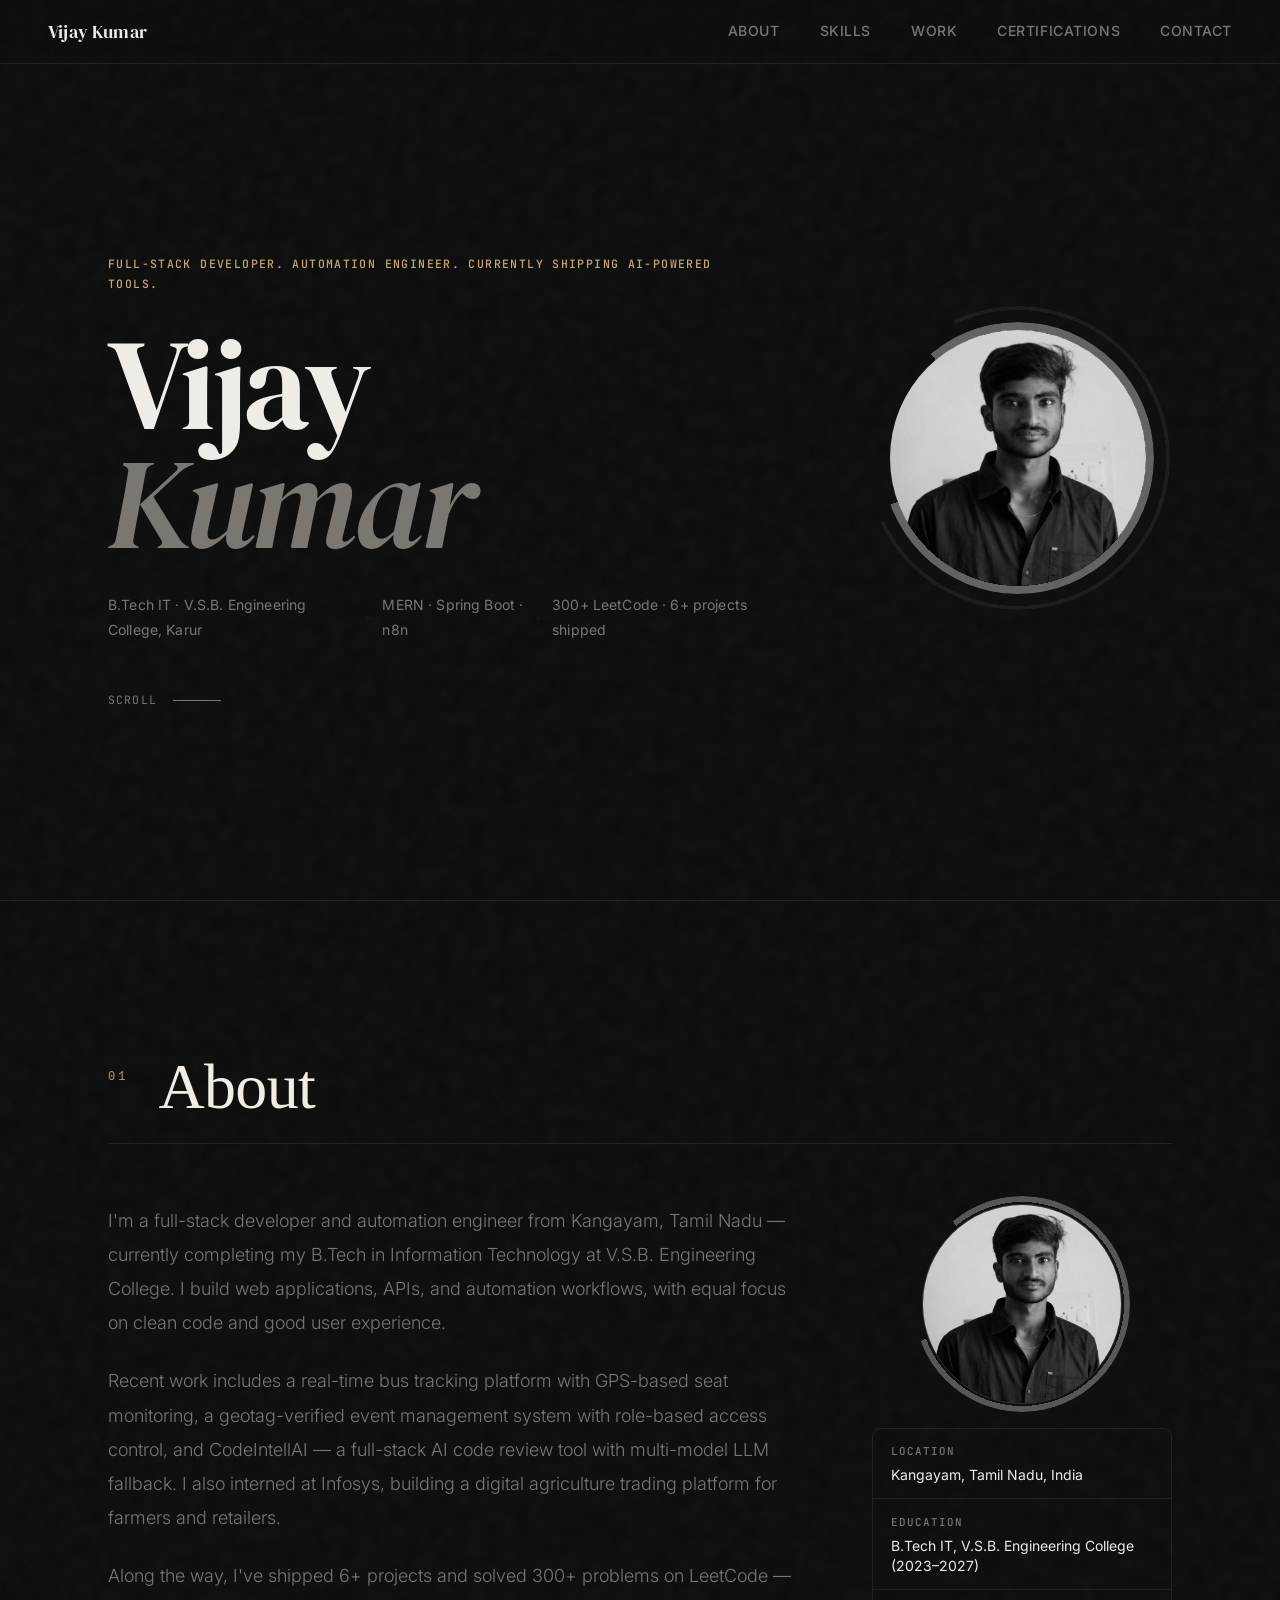
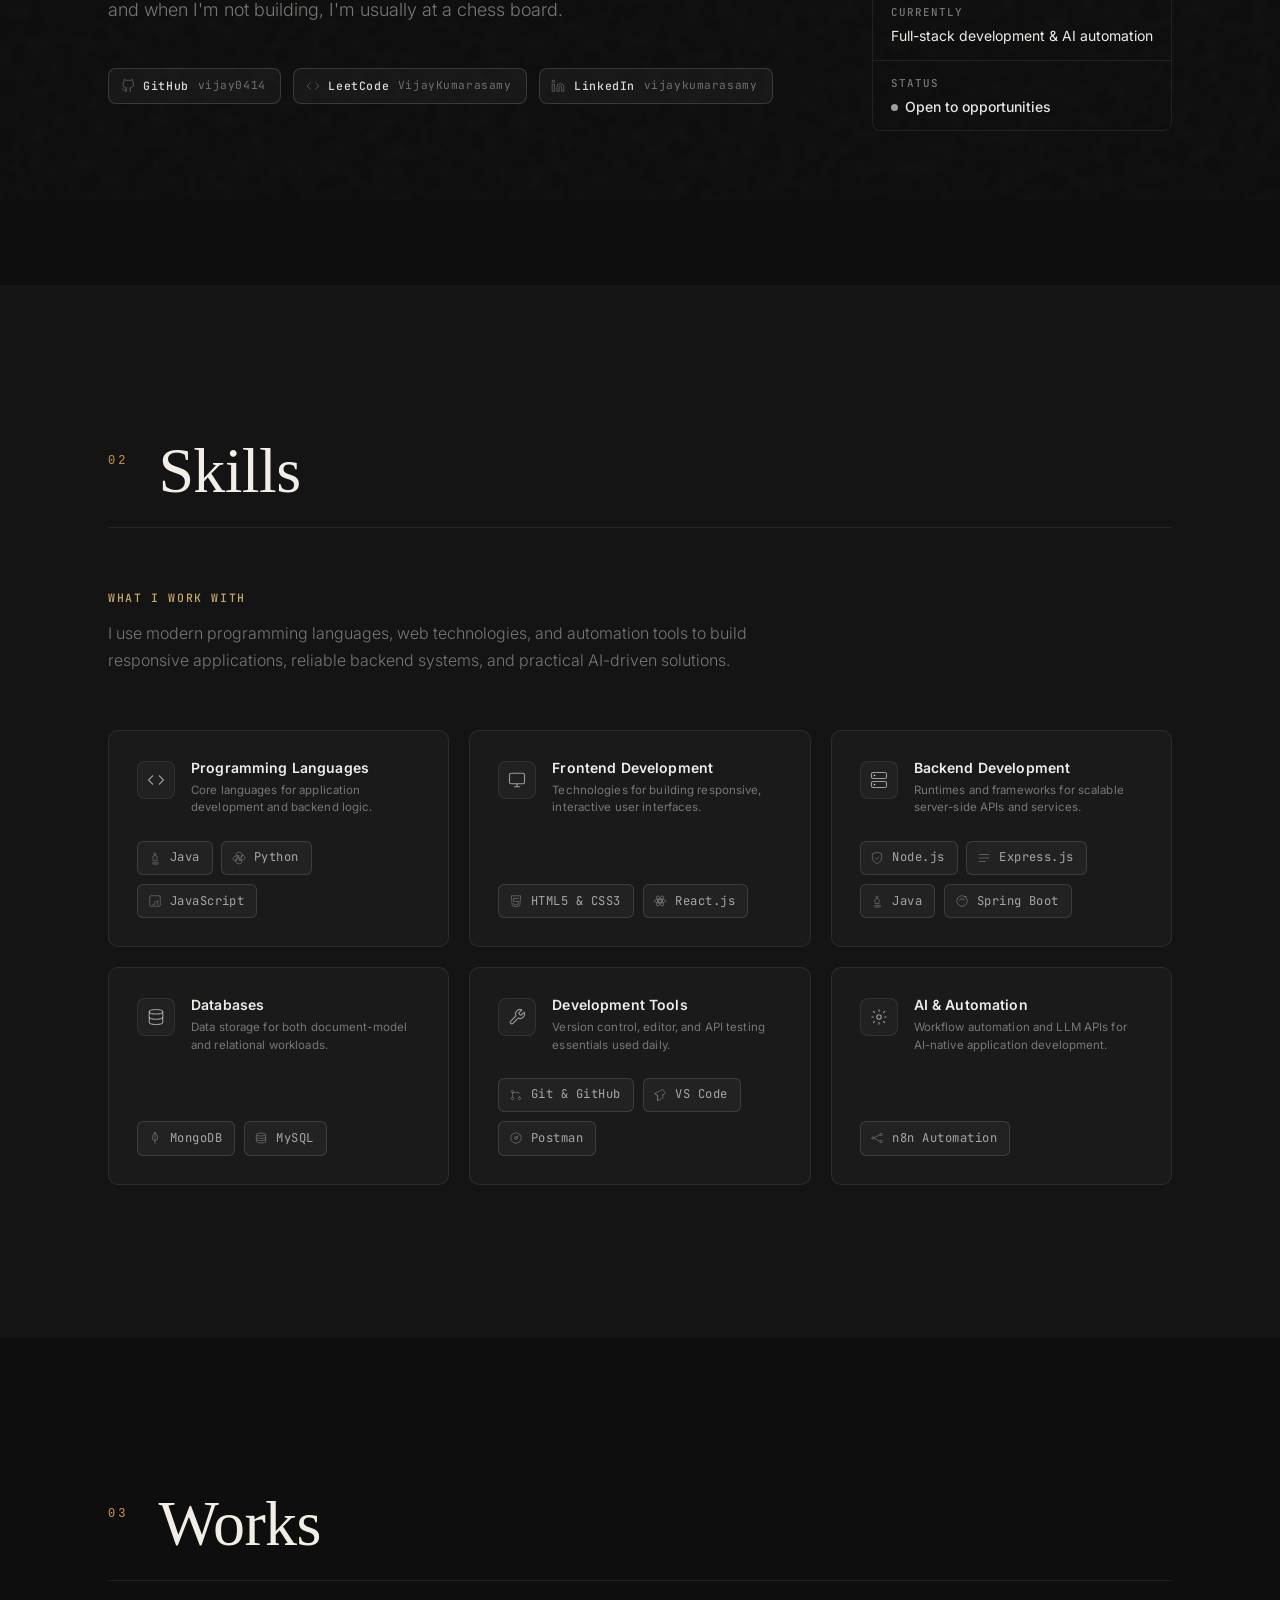
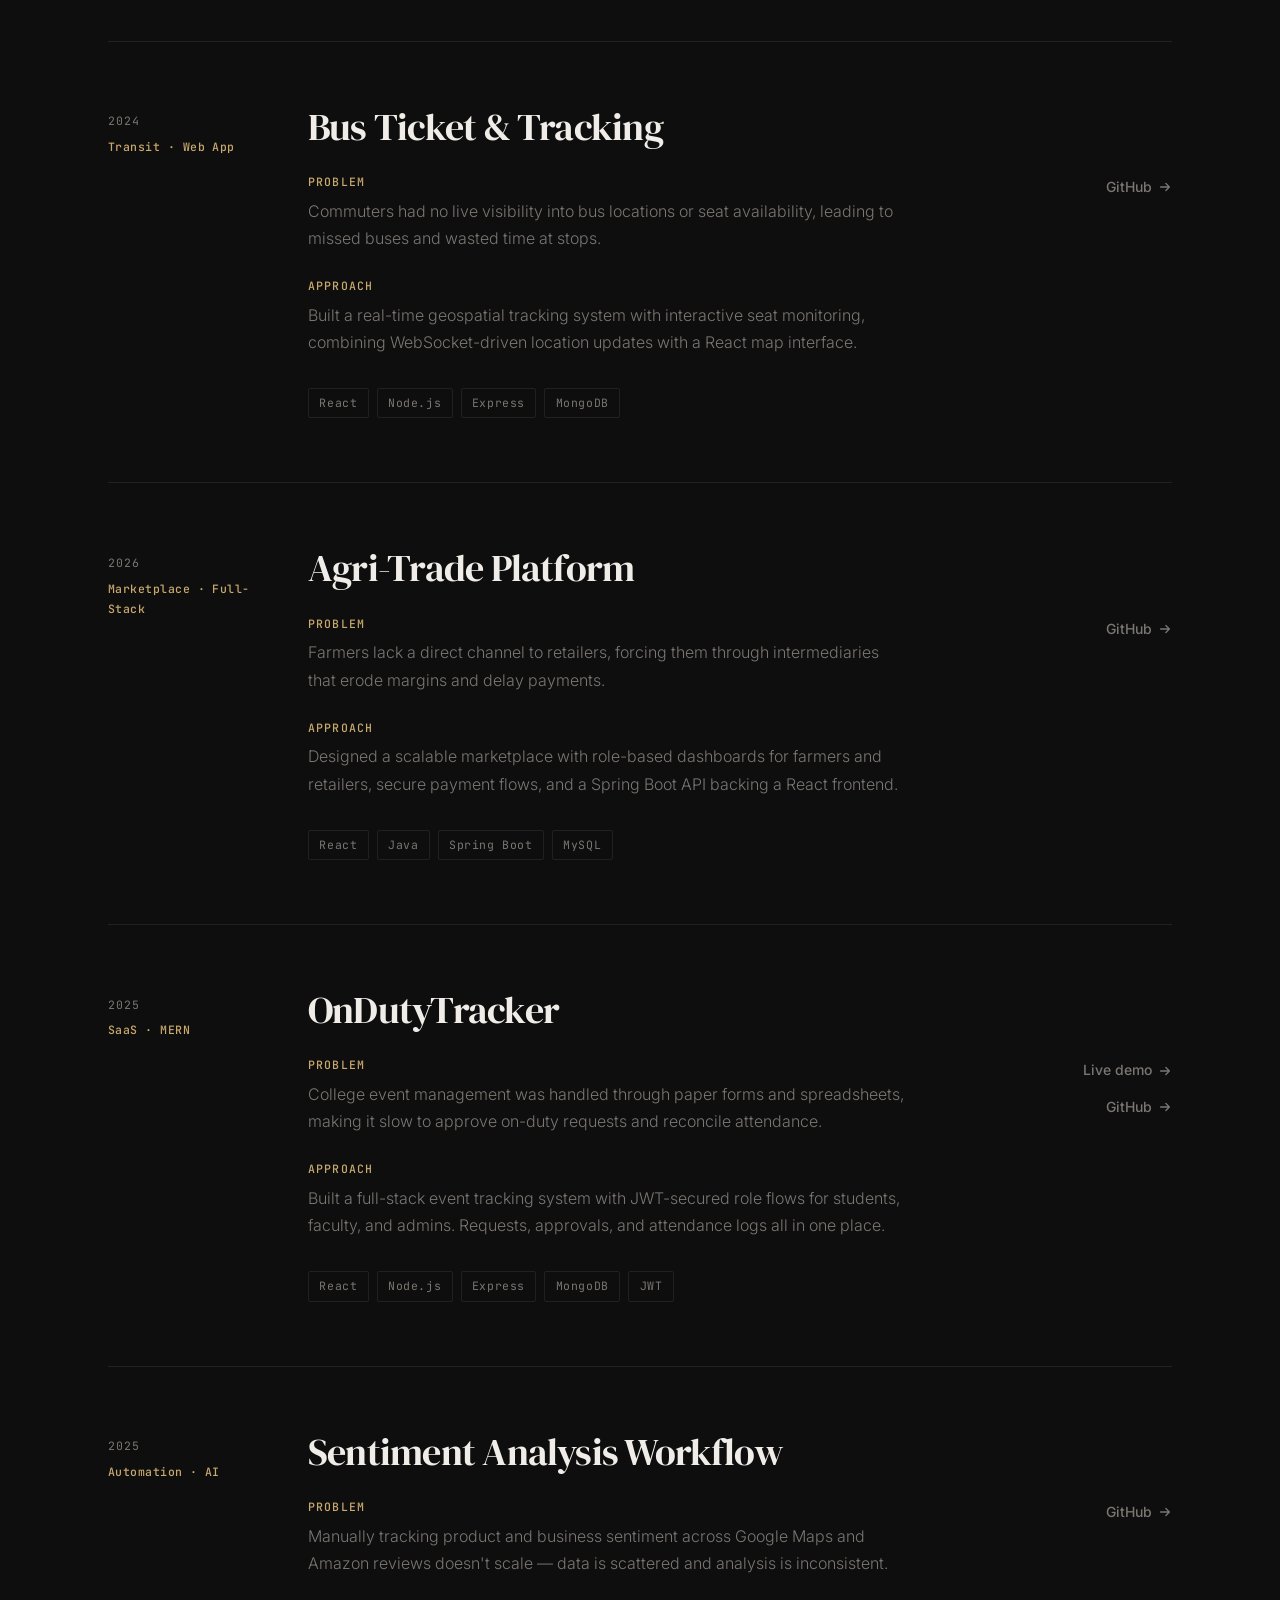
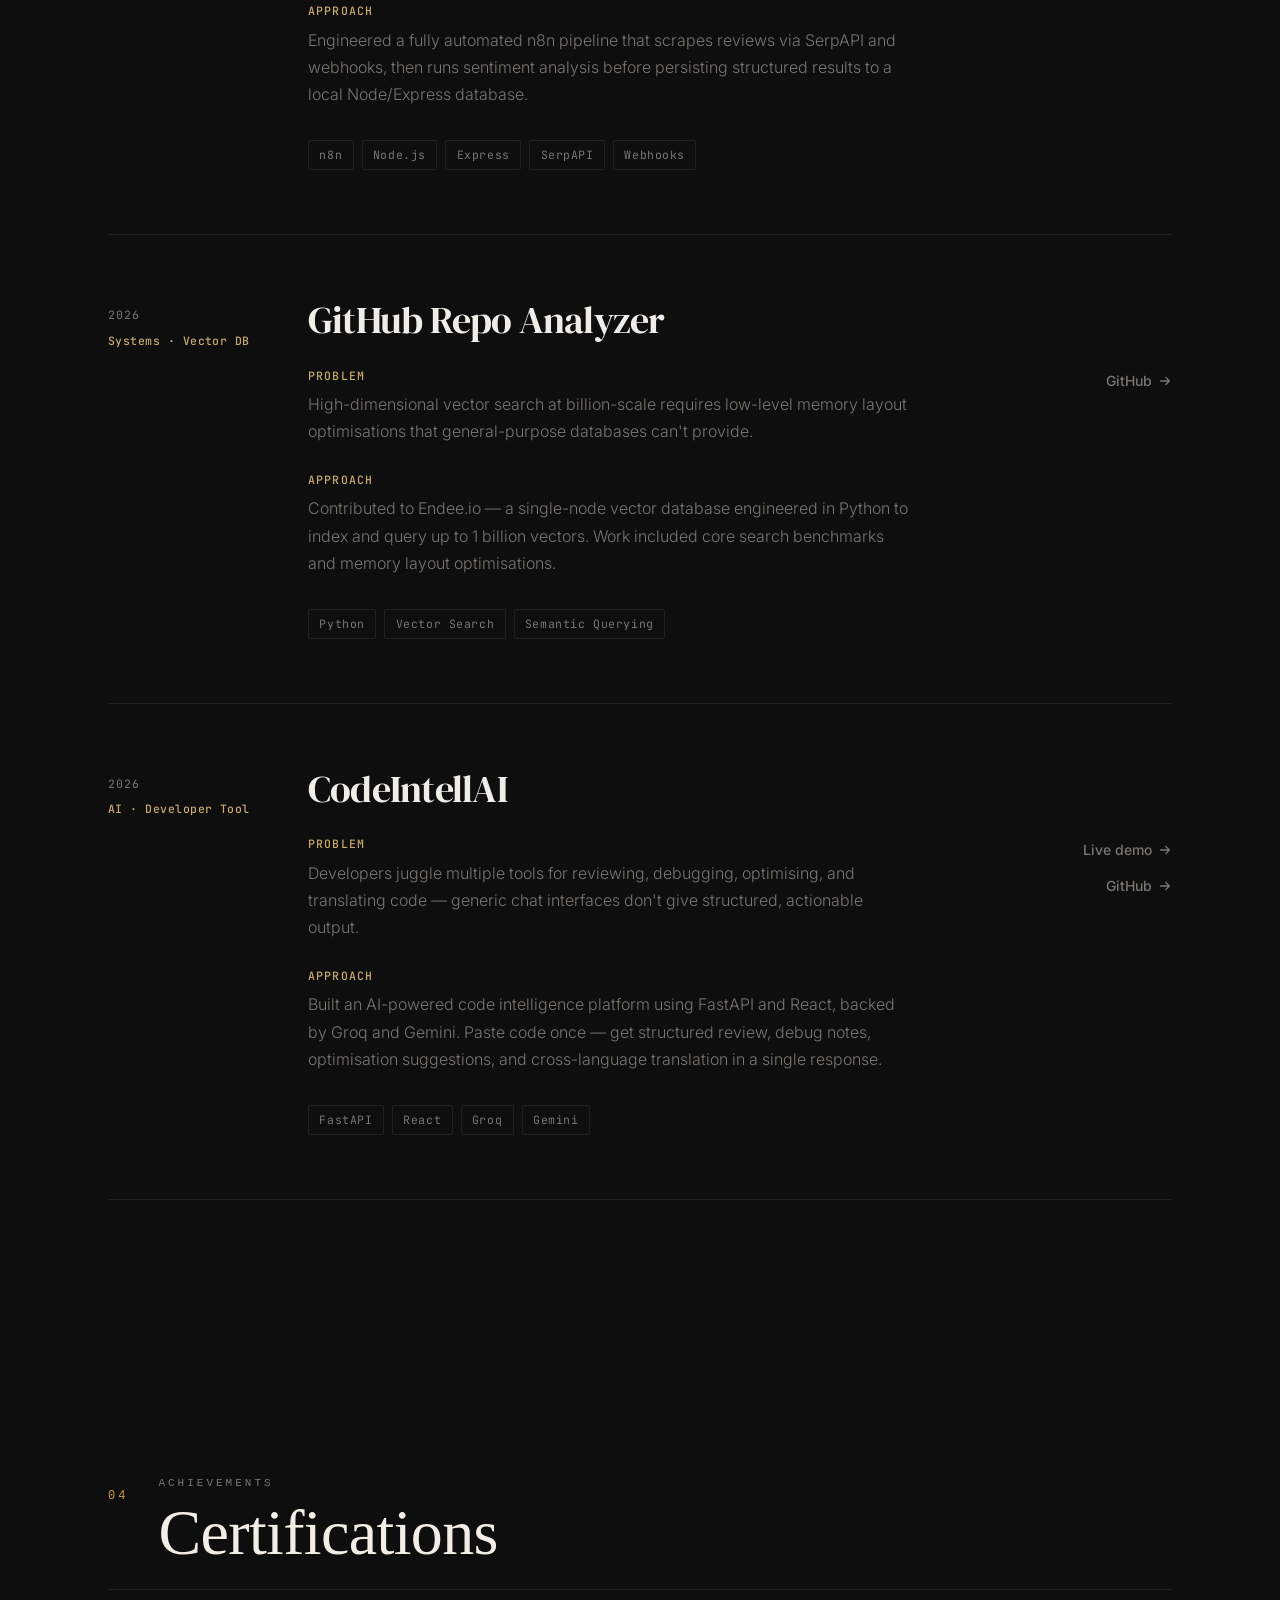
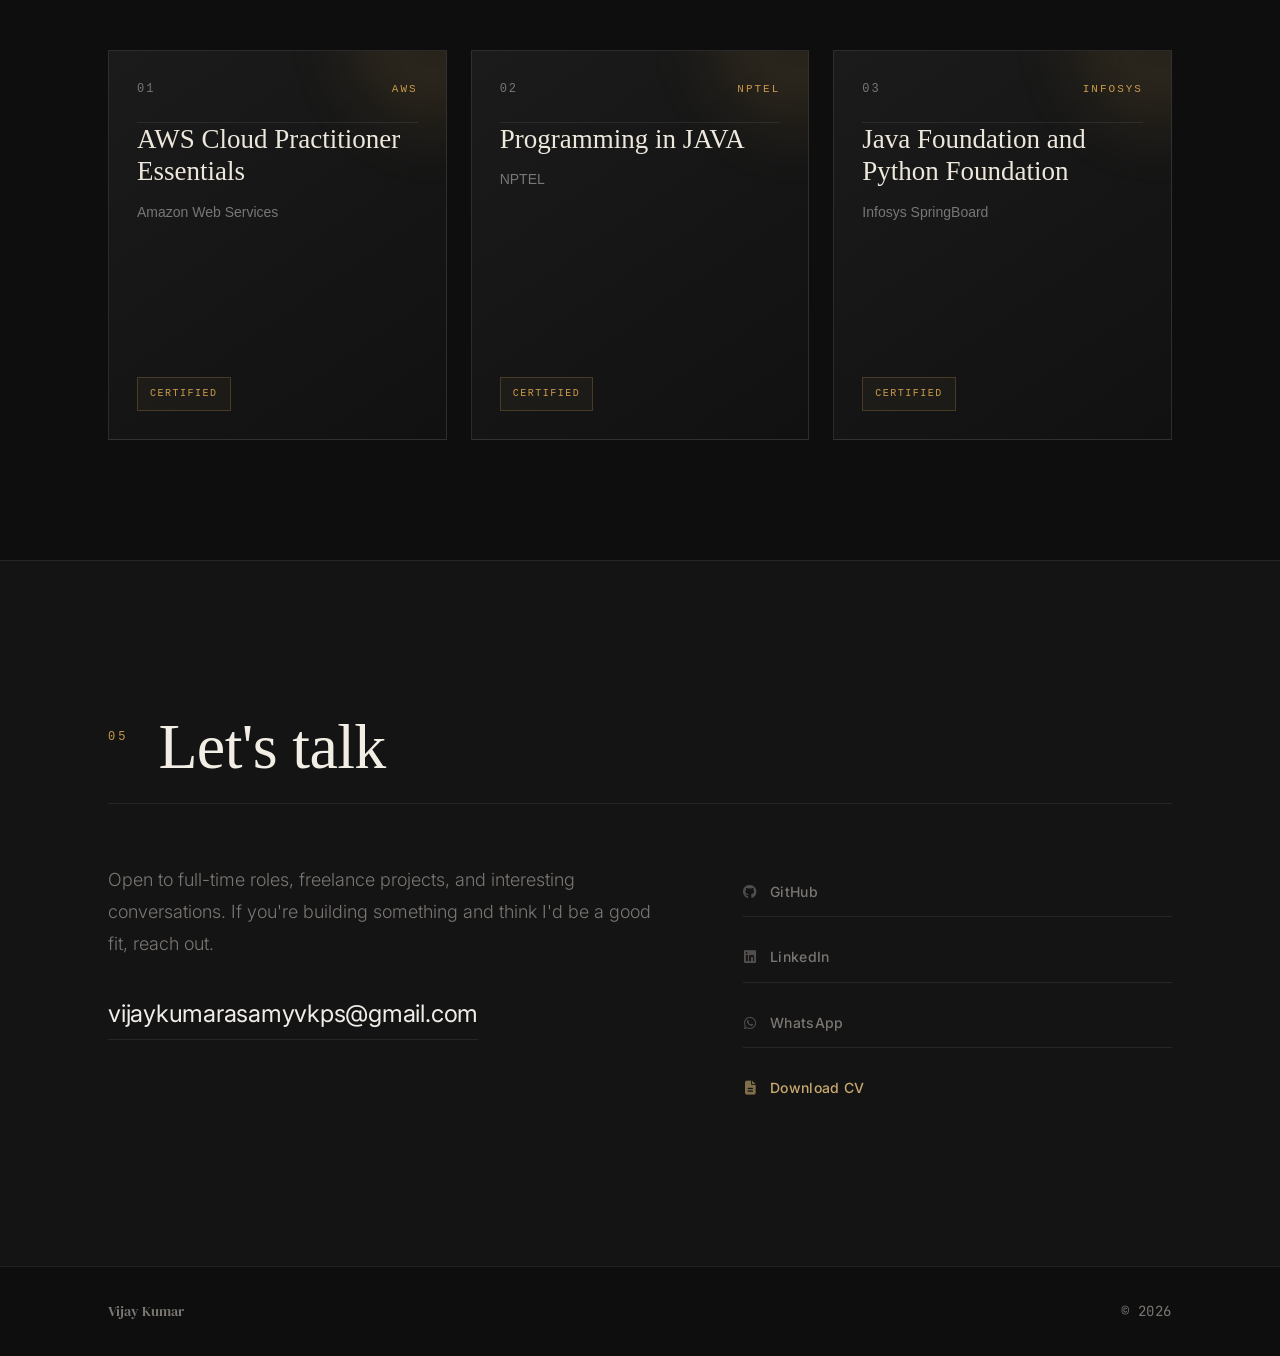
==== commit ab1b8811: "Update index.html" ====
--- a/index.html
+++ b/index.html
@@ -554,7 +554,7 @@
     <div class="container">
 
         <div class="section-header reveal">
-            <span class="section-index">03</span>
+            <span class="section-index">04</span>
             <div>
                 <p class="section-label">Achievements</p>
                 <h2 class="section-title">Certifications</h2>
--- a/styles.css
+++ b/styles.css
@@ -1128,89 +1128,323 @@
 }
 
 
-/* ── Certifications ─────────────────────────────────────────── */
+/* ===================== CERTIFICATIONS ===================== */
 
 .section--certifications {
-    background: var(--bg);
-}
-
-.certifications-list {
+    padding: 120px 0;
+}
+
+.section-header {
+    display: flex;
+    align-items: flex-start;
+    gap: 30px;
+    margin-bottom: 60px;
+}
+
+.section-index {
+    font-family: monospace;
+    font-size: 12px;
+    letter-spacing: 3px;
+    color: #c99a4a;
+    padding-top: 12px;
+}
+
+.section-label {
+    margin: 0 0 8px;
+    font-family: monospace;
+    font-size: 11px;
+    text-transform: uppercase;
+    letter-spacing: 3px;
+    color: #777;
+}
+
+.section-title {
+    margin: 0;
+    font-family: Georgia, "Times New Roman", serif;
+    font-size: clamp(42px, 5vw, 72px);
+    line-height: 1;
+    font-weight: 500;
+    color: #f2eee6;
+}
+
+
+/* ===================== GRID ===================== */
+
+.certifications-grid {
+    display: grid;
+    grid-template-columns: repeat(3, minmax(0, 1fr));
+    gap: 24px;
+}
+
+
+/* ===================== CARD ===================== */
+
+.certification-card {
+    position: relative;
+    min-height: 390px;
+    padding: 28px;
     display: flex;
     flex-direction: column;
-}
-
-.certification {
-    display: grid;
-    grid-template-columns: 200px 1fr;
-    gap: 0;
-    border-top: 1px solid var(--border);
-    padding: clamp(2.5rem, 5vw, 4rem) 0;
-    transition: background 0.3s;
-}
-
-.certification:last-child {
-    border-bottom: 1px solid var(--border);
-}
-
-.certification-meta {
-    padding-top: 0.35rem;
-    padding-right: 2rem;
+
+    background:
+        linear-gradient(
+            145deg,
+            rgba(255, 255, 255, 0.055),
+            rgba(255, 255, 255, 0.015)
+        );
+
+    border: 1px solid rgba(255, 255, 255, 0.10);
+
+    transition:
+        transform 0.4s ease,
+        border-color 0.4s ease,
+        background 0.4s ease,
+        box-shadow 0.4s ease;
+
+    overflow: hidden;
+}
+
+
+/* subtle gold glow */
+
+.certification-card::before {
+    content: "";
+    position: absolute;
+    width: 180px;
+    height: 180px;
+    top: -100px;
+    right: -80px;
+
+    background: rgba(201, 154, 74, 0.10);
+    border-radius: 50%;
+
+    filter: blur(30px);
+
+    transition: 0.5s ease;
+}
+
+
+/* hover */
+
+.certification-card:hover {
+    transform: translateY(-8px);
+
+    border-color: rgba(201, 154, 74, 0.55);
+
+    background:
+        linear-gradient(
+            145deg,
+            rgba(201, 154, 74, 0.10),
+            rgba(255, 255, 255, 0.025)
+        );
+
+    box-shadow:
+        0 20px 50px rgba(0, 0, 0, 0.35);
+}
+
+.certification-card:hover::before {
+    transform: scale(1.5);
+    background: rgba(201, 154, 74, 0.16);
+}
+
+
+/* ===================== CARD TOP ===================== */
+
+.certification-card-top {
+    position: relative;
+    z-index: 2;
+
+    display: flex;
+    justify-content: space-between;
+    align-items: center;
+
+    padding-bottom: 22px;
+
+    border-bottom: 1px solid rgba(255, 255, 255, 0.08);
+}
+
+.certification-number {
+    font-family: monospace;
+    font-size: 12px;
+    letter-spacing: 2px;
+    color: #777;
+}
+
+.certification-type {
+    font-family: monospace;
+    font-size: 11px;
+    letter-spacing: 2px;
+
+    color: #c99a4a;
+}
+
+
+/* ===================== ICON ===================== */
+
+.certification-icon {
+    position: relative;
+    z-index: 2;
+
+    width: 64px;
+    height: 64px;
+
+    margin-top: 32px;
+    margin-bottom: 30px;
+
+    display: flex;
+    align-items: center;
+    justify-content: center;
+
+    border: 1px solid rgba(201, 154, 74, 0.35);
+
+    color: #c99a4a;
+
+    font-size: 25px;
+
+    background: rgba(201, 154, 74, 0.05);
+
+    transition: 0.4s ease;
+}
+
+.certification-card:hover .certification-icon {
+    background: #c99a4a;
+    color: #111;
+    transform: rotate(-5deg);
+}
+
+
+/* ===================== BODY ===================== */
+
+.certification-body {
+    position: relative;
+    z-index: 2;
+
     display: flex;
     flex-direction: column;
-    gap: 0.35rem;
-}
-
-.certification-number {
-    display: block;
-    font-family: var(--mono);
-    font-size: var(--text-xs);
-    letter-spacing: 0.08em;
-    color: var(--text-muted);
-}
-
-.certification-type {
-    display: block;
-    font-family: var(--mono);
-    font-size: var(--text-xs);
+
+    flex: 1;
+}
+
+.certification-title {
+    margin: 0;
+
+    max-width: 400px;
+
+    font-family: Georgia, "Times New Roman", serif;
+
+    font-size: 27px;
+    line-height: 1.2;
     font-weight: 500;
-    letter-spacing: 0.04em;
-    color: var(--accent);
-}
-
-.certification-body {
-    display: flex;
-    flex-direction: column;
-    gap: 0.6rem;
-}
-
-.certification-title {
-    font-family: var(--serif);
-    font-size: clamp(1.6rem, 3vw, 2.4rem);
-    font-weight: 400;
-    letter-spacing: -0.02em;
-    line-height: 1.1;
-    color: var(--text);
-    transition: color 0.2s;
-}
-
-.certification:hover .certification-title {
-    color: var(--accent);
+
+    color: #eee8dc;
+
+    transition: color 0.3s ease;
+}
+
+.certification-card:hover .certification-title {
+    color: #d2a45a;
 }
 
 .certification-issuer {
-    font-size: var(--text-sm);
-    color: var(--text-muted);
-    font-weight: 300;
-    letter-spacing: 0.02em;
-}
-
-.certification {
-    grid-template-columns: 1fr;
-    gap: 1.5rem;
-}
-
-.certification-meta {
-    padding-right: 0;
+    margin: 14px 0 0;
+
+    font-family: Arial, sans-serif;
+
+    font-size: 14px;
+    line-height: 1.5;
+
+    color: #777;
+}
+
+
+/* ===================== STATUS ===================== */
+
+.certification-status {
+    display: inline-flex;
+    align-items: center;
+
+    width: fit-content;
+
+    margin-top: auto;
+    padding: 7px 12px;
+
+    border: 1px solid rgba(201, 154, 74, 0.25);
+
+    font-family: monospace;
+    font-size: 10px;
+    letter-spacing: 1.5px;
+    text-transform: uppercase;
+
+    color: #c99a4a;
+
+    background: rgba(201, 154, 74, 0.05);
+}
+
+
+/* ===================== ARROW ===================== */
+
+.certification-arrow {
+    position: absolute;
+    z-index: 3;
+
+    right: 28px;
+    bottom: 25px;
+
+    font-size: 25px;
+
+    color: #555;
+
+    transition:
+        color 0.3s ease,
+        transform 0.3s ease;
+}
+
+.certification-card:hover .certification-arrow {
+    color: #c99a4a;
+    transform: translate(4px, -4px);
+}
+
+
+/* ===================== RESPONSIVE ===================== */
+
+@media (max-width: 1000px) {
+
+    .certifications-grid {
+        grid-template-columns: repeat(2, minmax(0, 1fr));
+    }
+
+}
+
+
+@media (max-width: 650px) {
+
+    .section--certifications {
+        padding: 80px 0;
+    }
+
+    .section-header {
+        gap: 18px;
+        margin-bottom: 40px;
+    }
+
+    .section-title {
+        font-size: 45px;
+    }
+
+    .certifications-grid {
+        grid-template-columns: 1fr;
+        gap: 18px;
+    }
+
+    .certification-card {
+        min-height: 350px;
+        padding: 24px;
+    }
+
+    .certification-title {
+        font-size: 25px;
+    }
+
 }
 
 @media (max-width: 640px) {
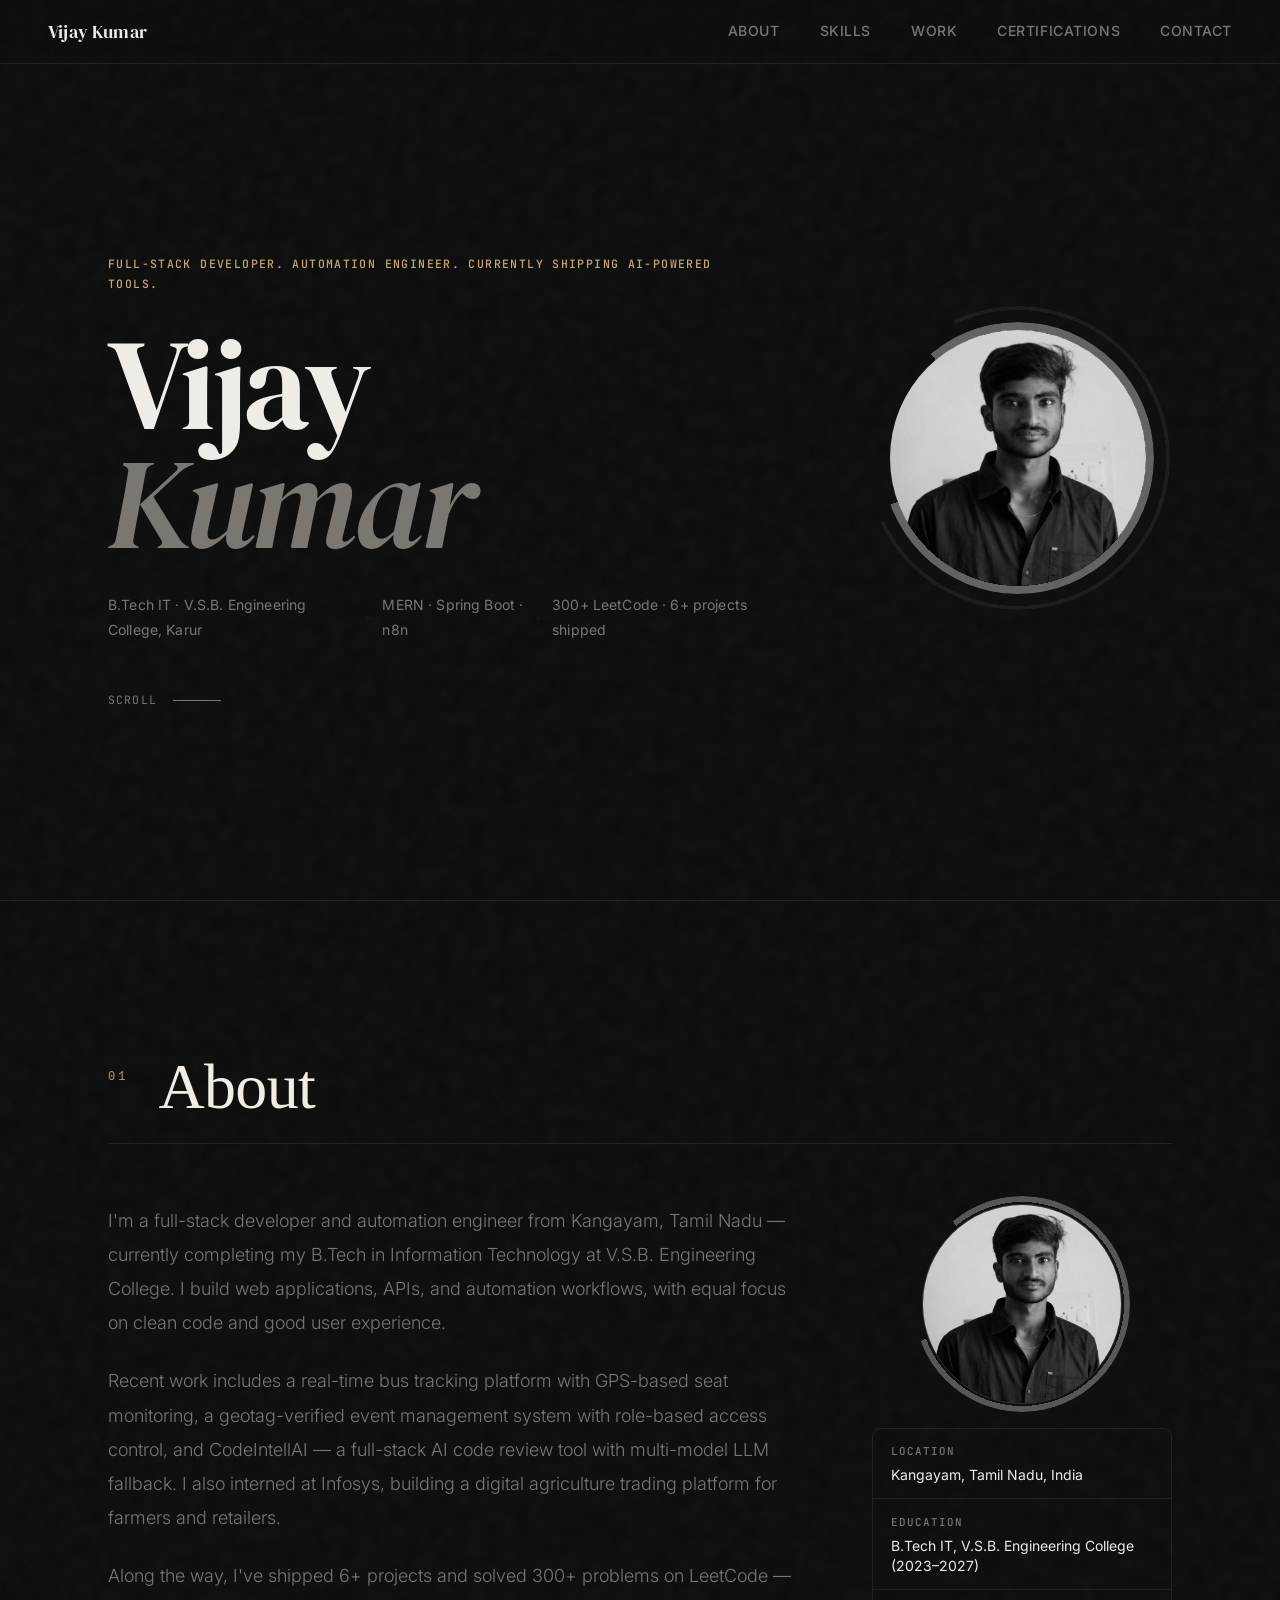
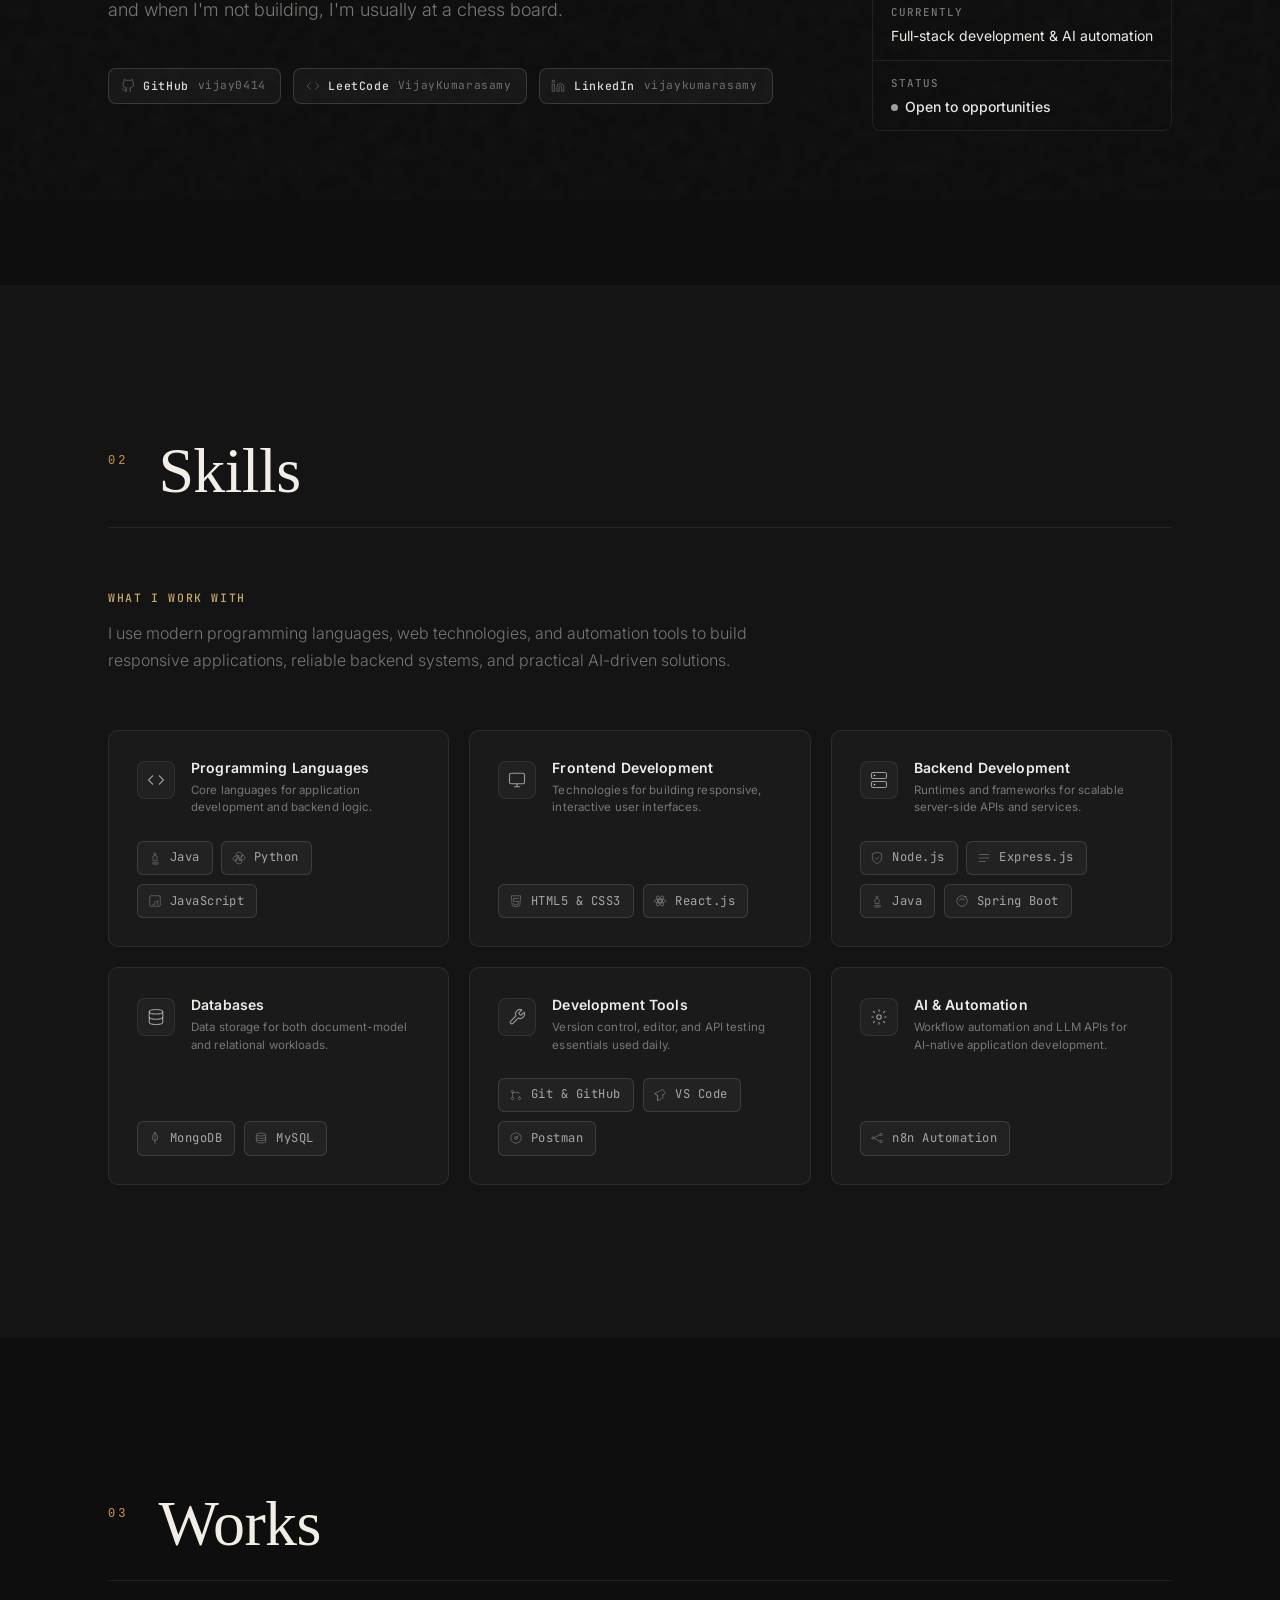
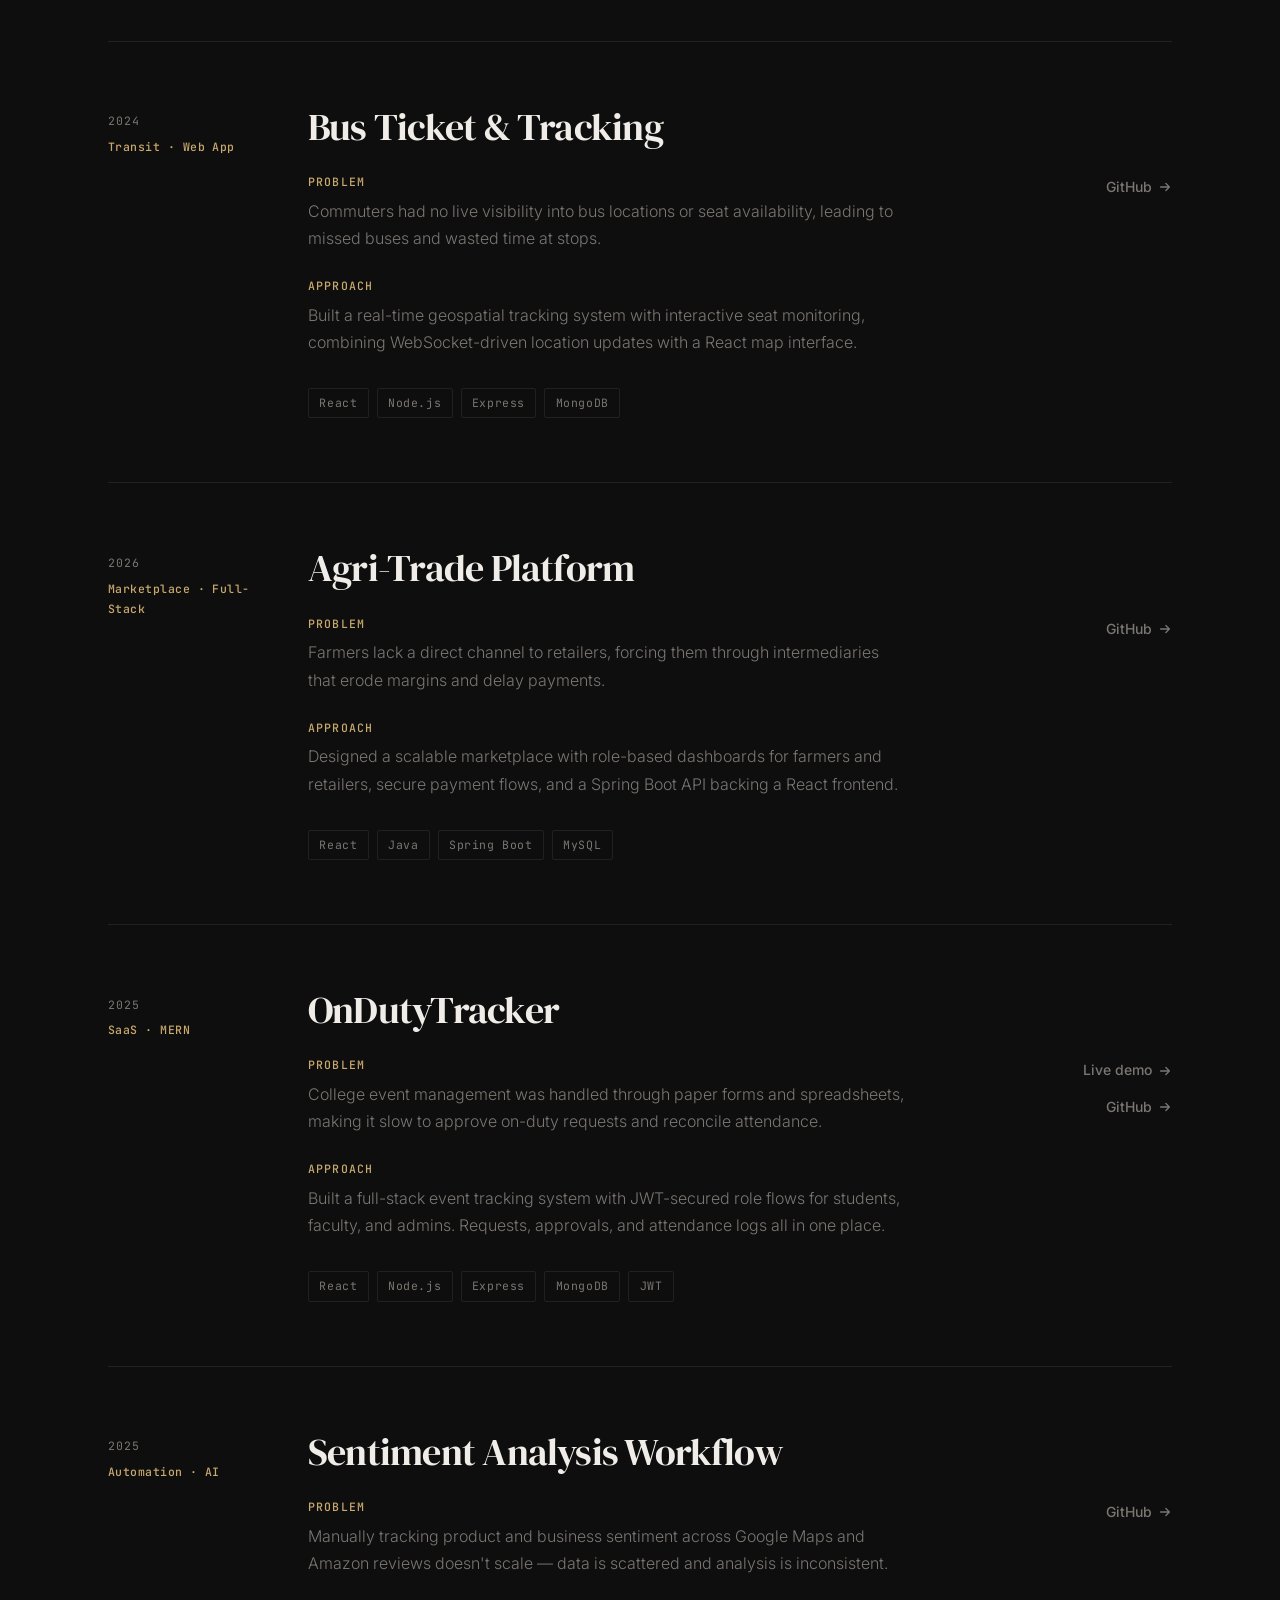
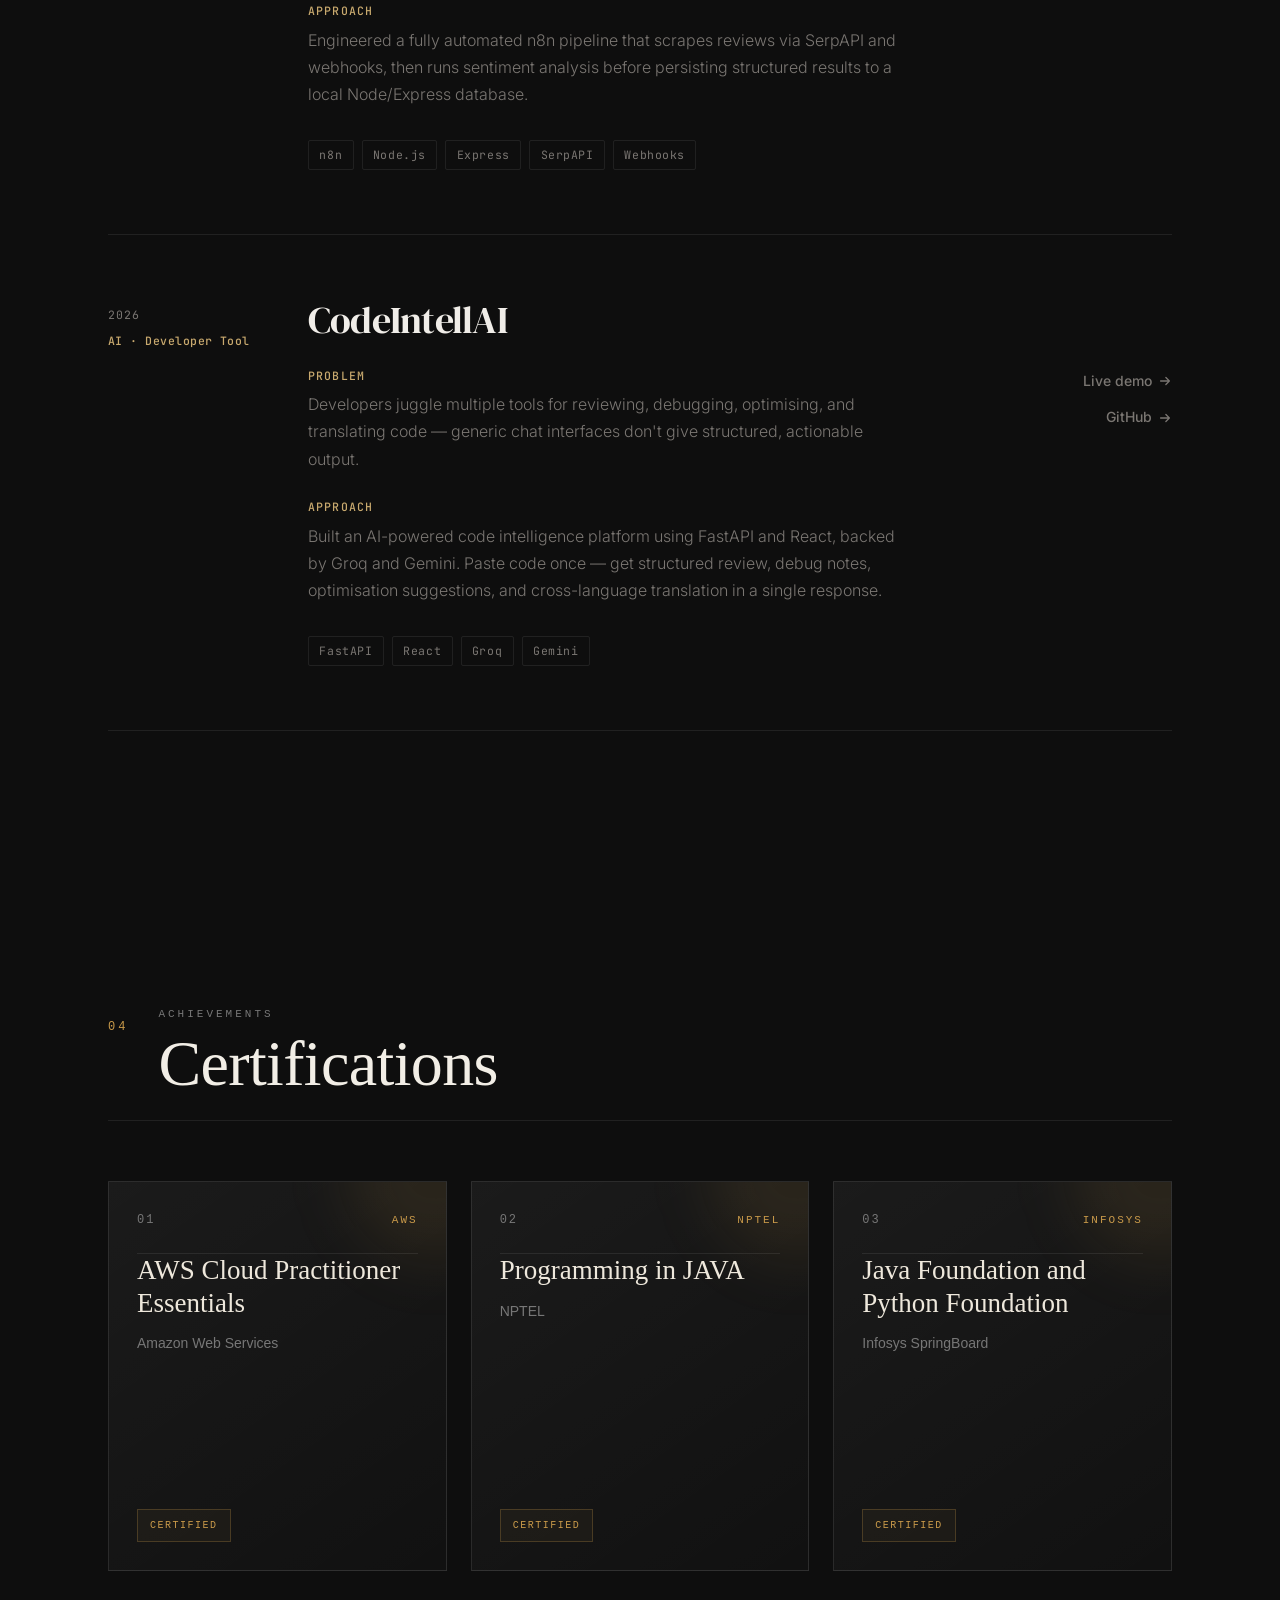
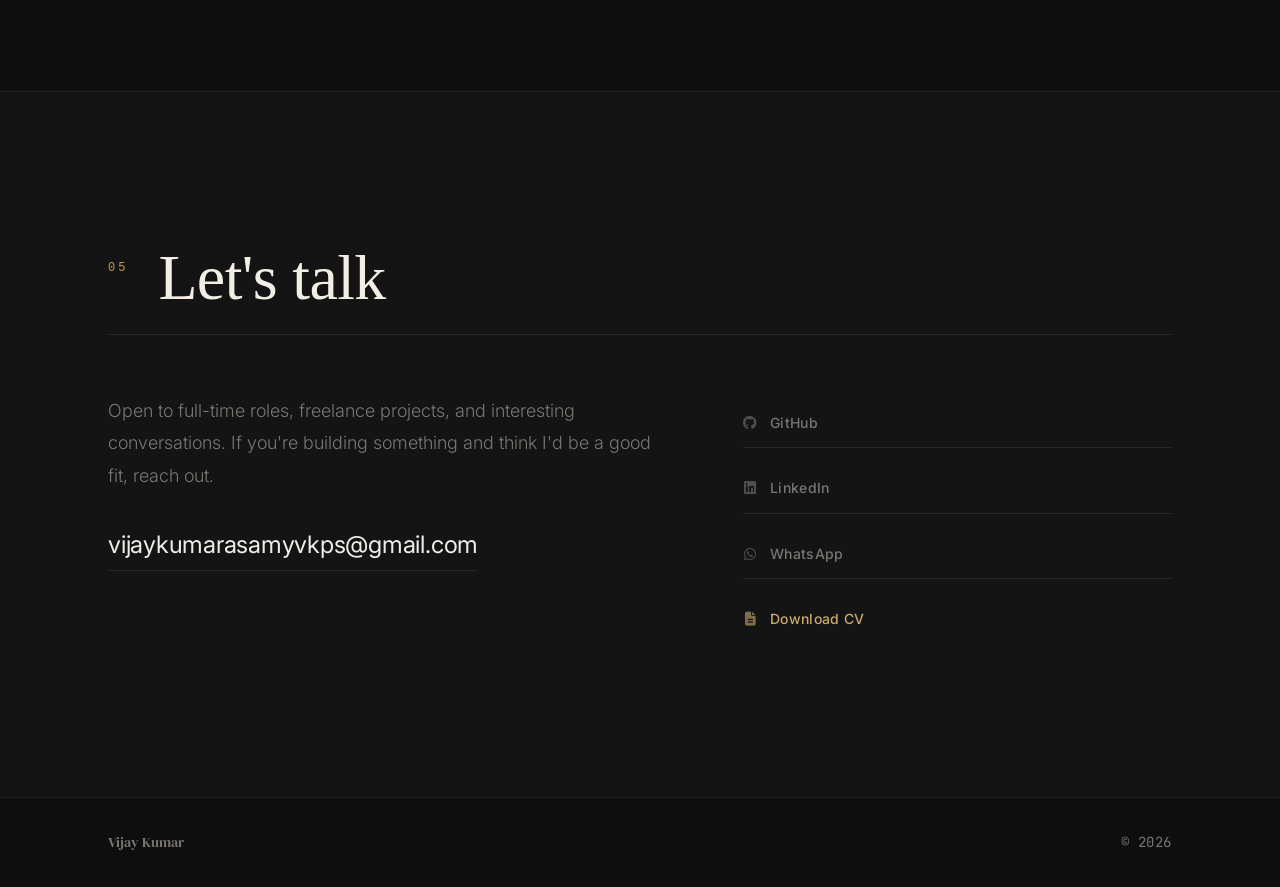
==== commit c0cbbd85: "Update index.html" ====
--- a/index.html
+++ b/index.html
@@ -481,7 +481,7 @@
             </article>
 
             <!-- Project: GitHub Repo Analyzer / Endee -->
-            <article class="project reveal">
+            <!-- <article class="project reveal">
                 <div class="project-meta">
                     <span class="project-year">2026</span>
                     <span class="project-type">Systems · Vector DB</span>
@@ -509,7 +509,7 @@
                         </div>
                     </div>
                 </div>
-            </article>
+            </article> -->
 
             <!-- Project: CodeIntellAI -->
             <article class="project reveal">
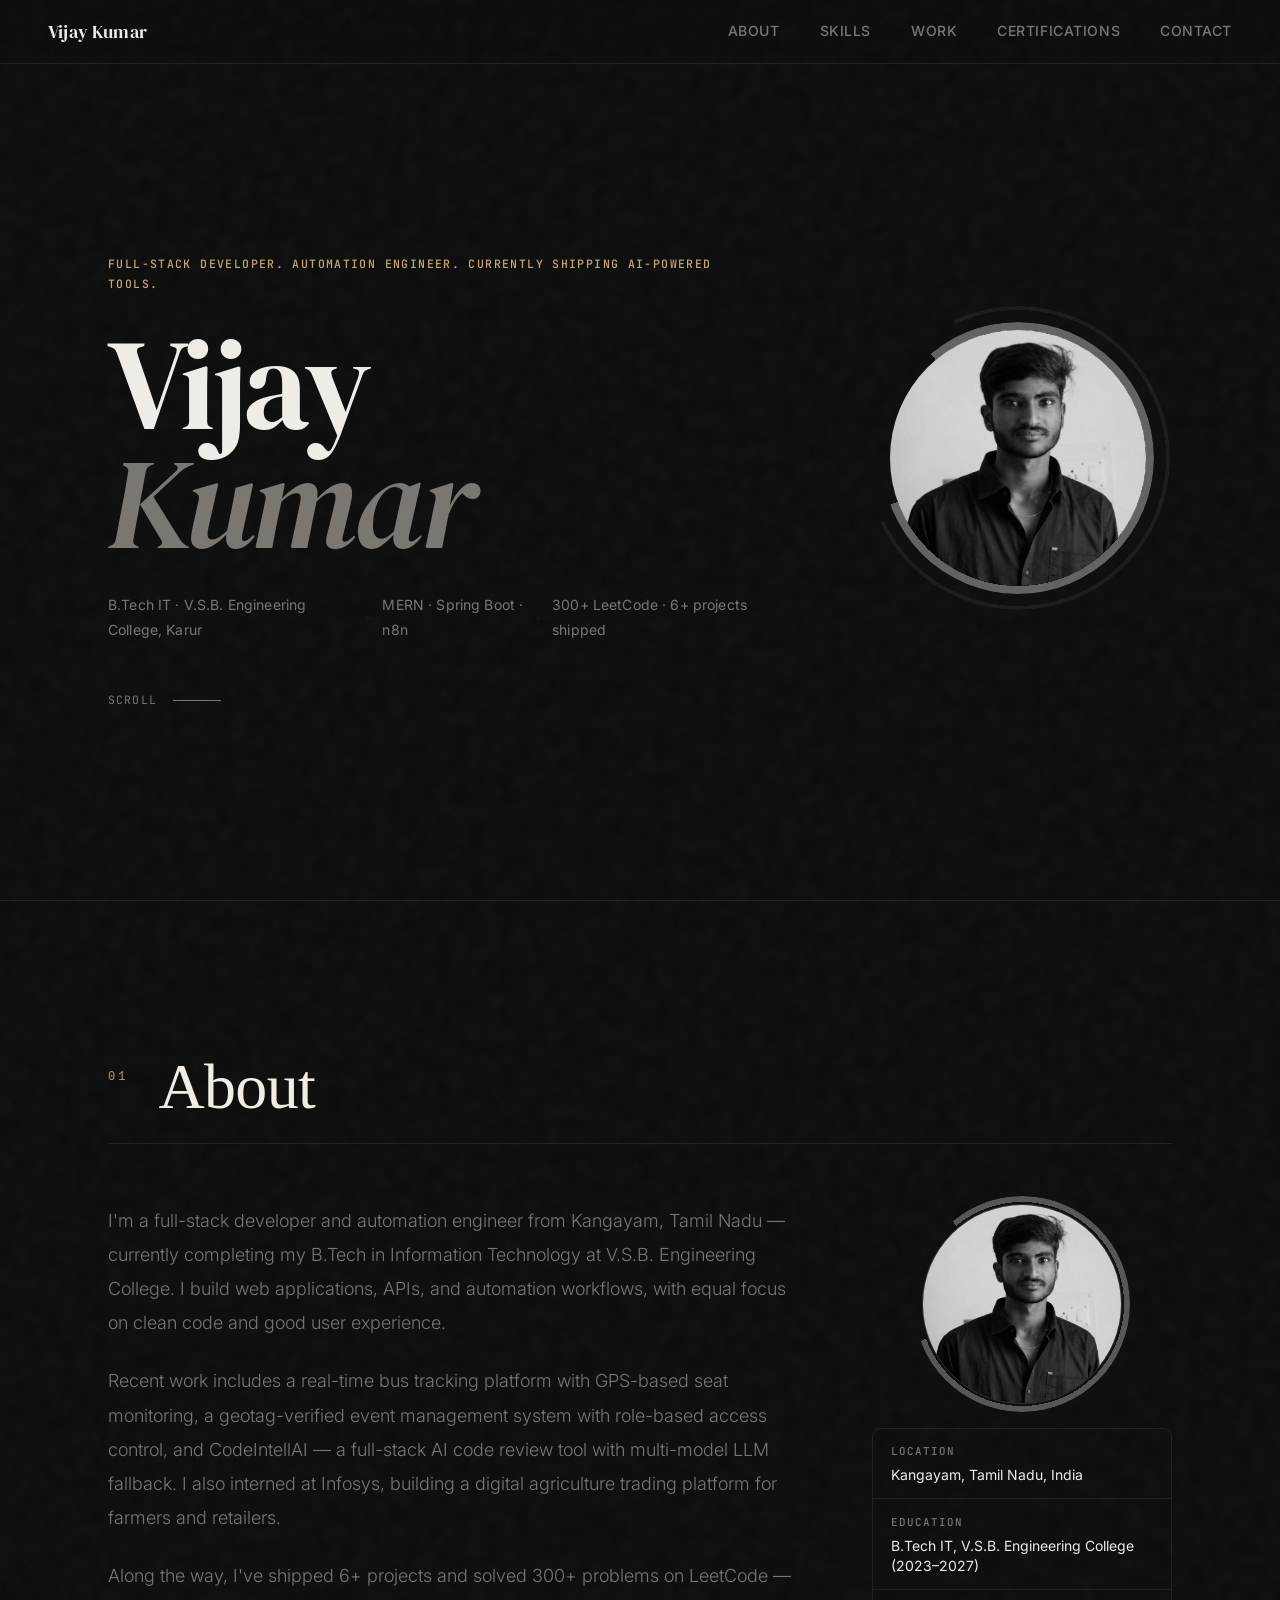
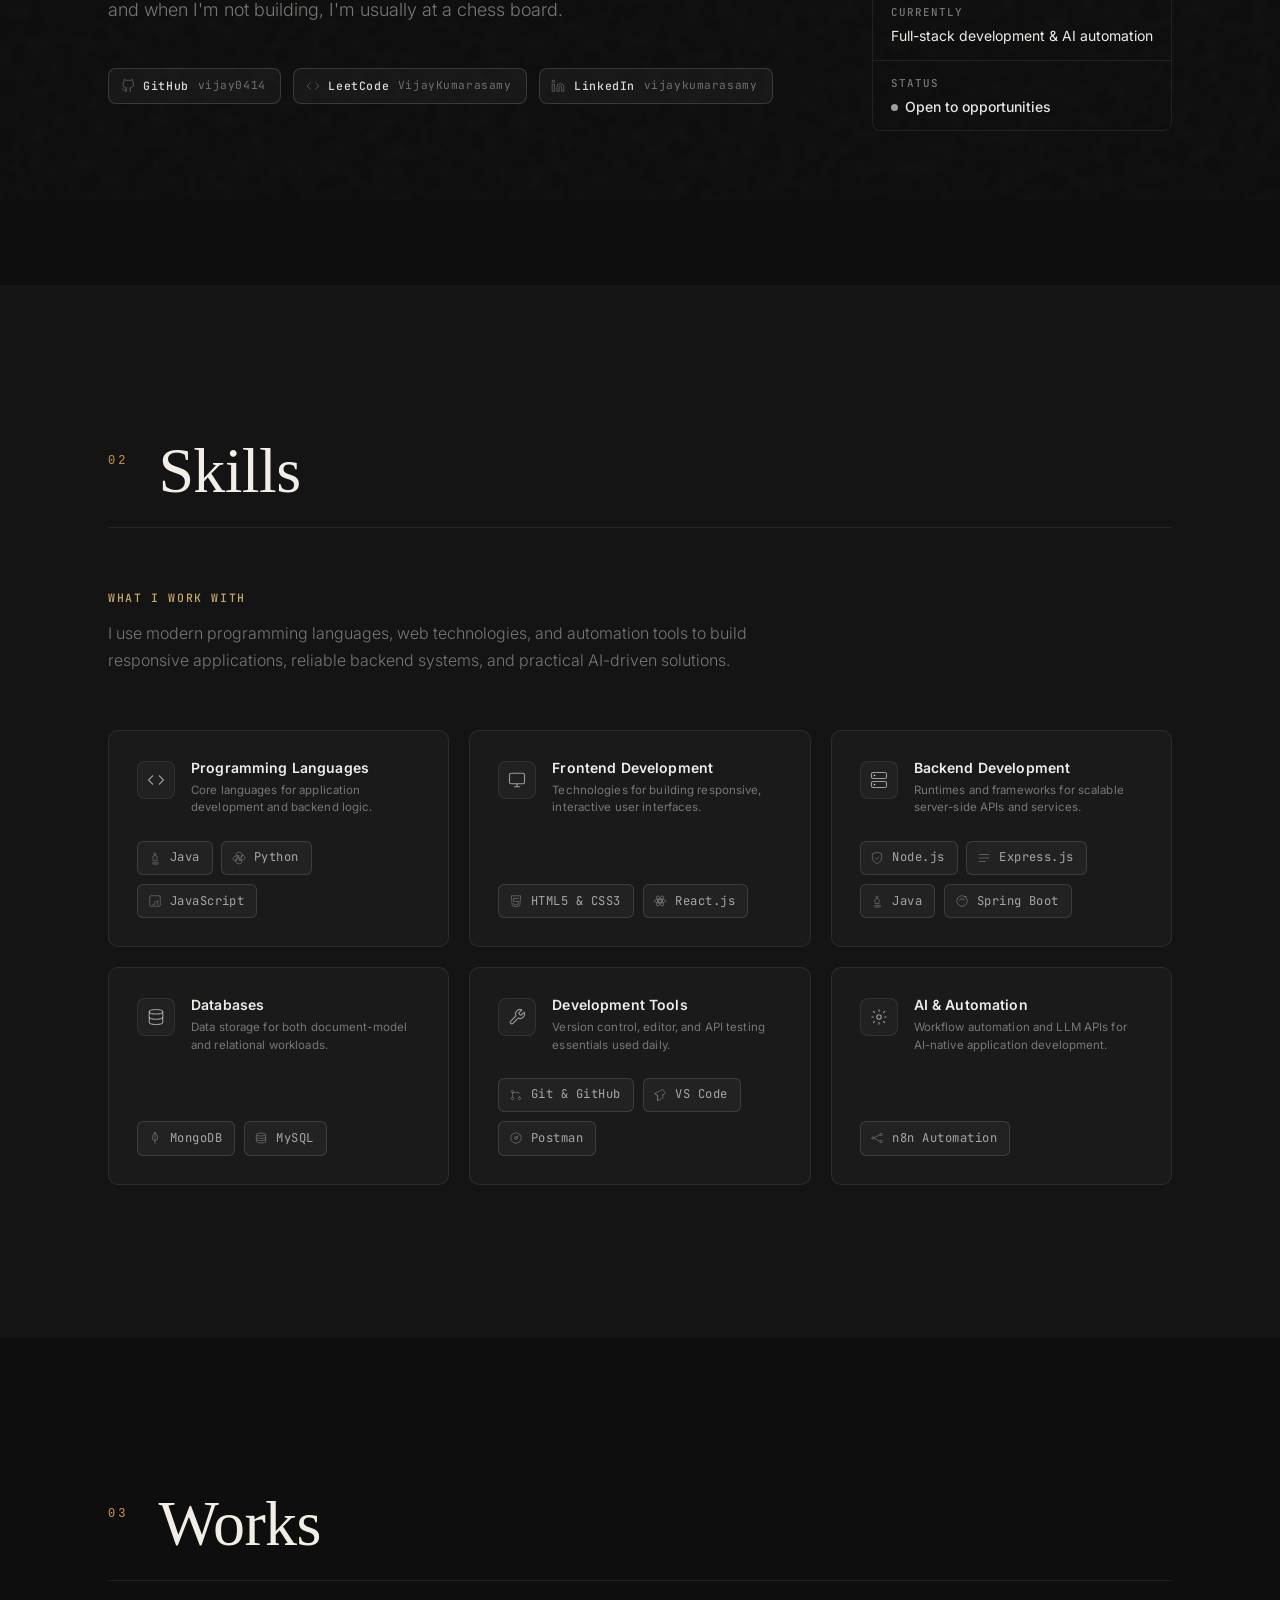
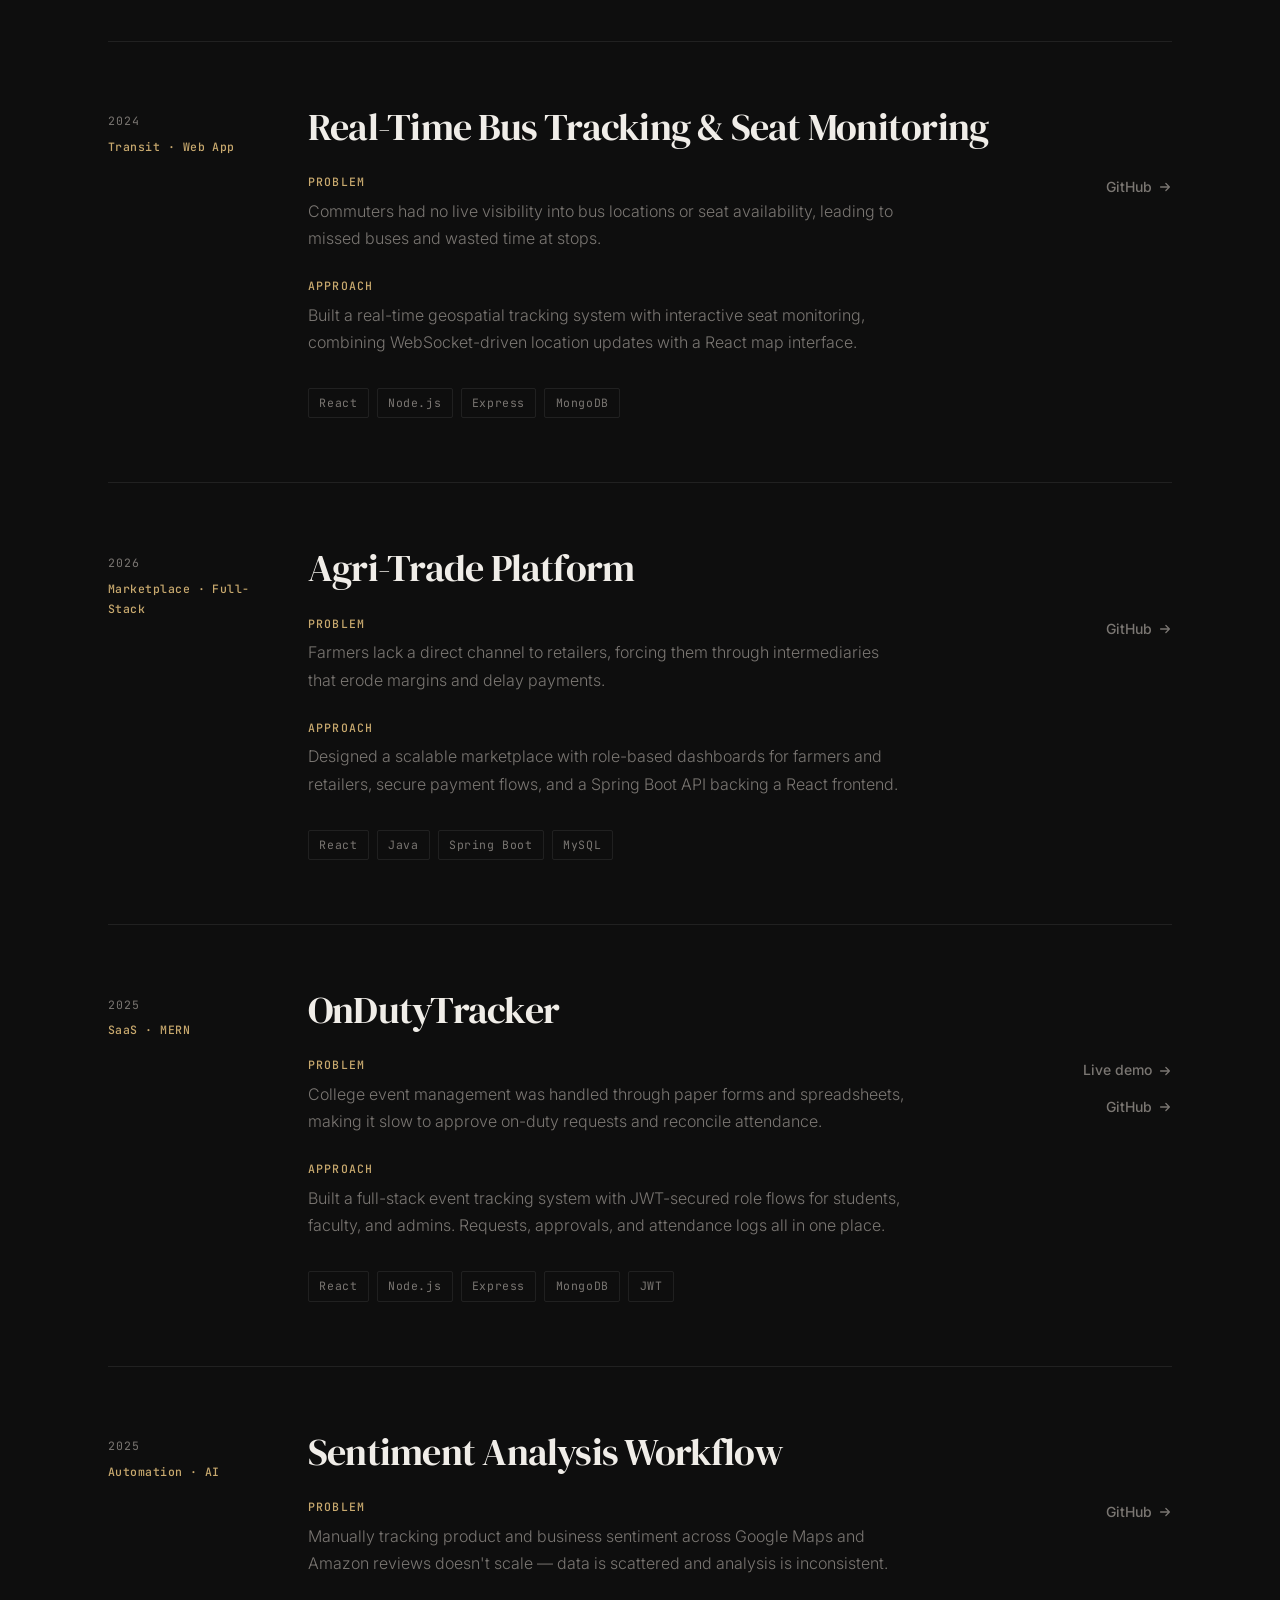
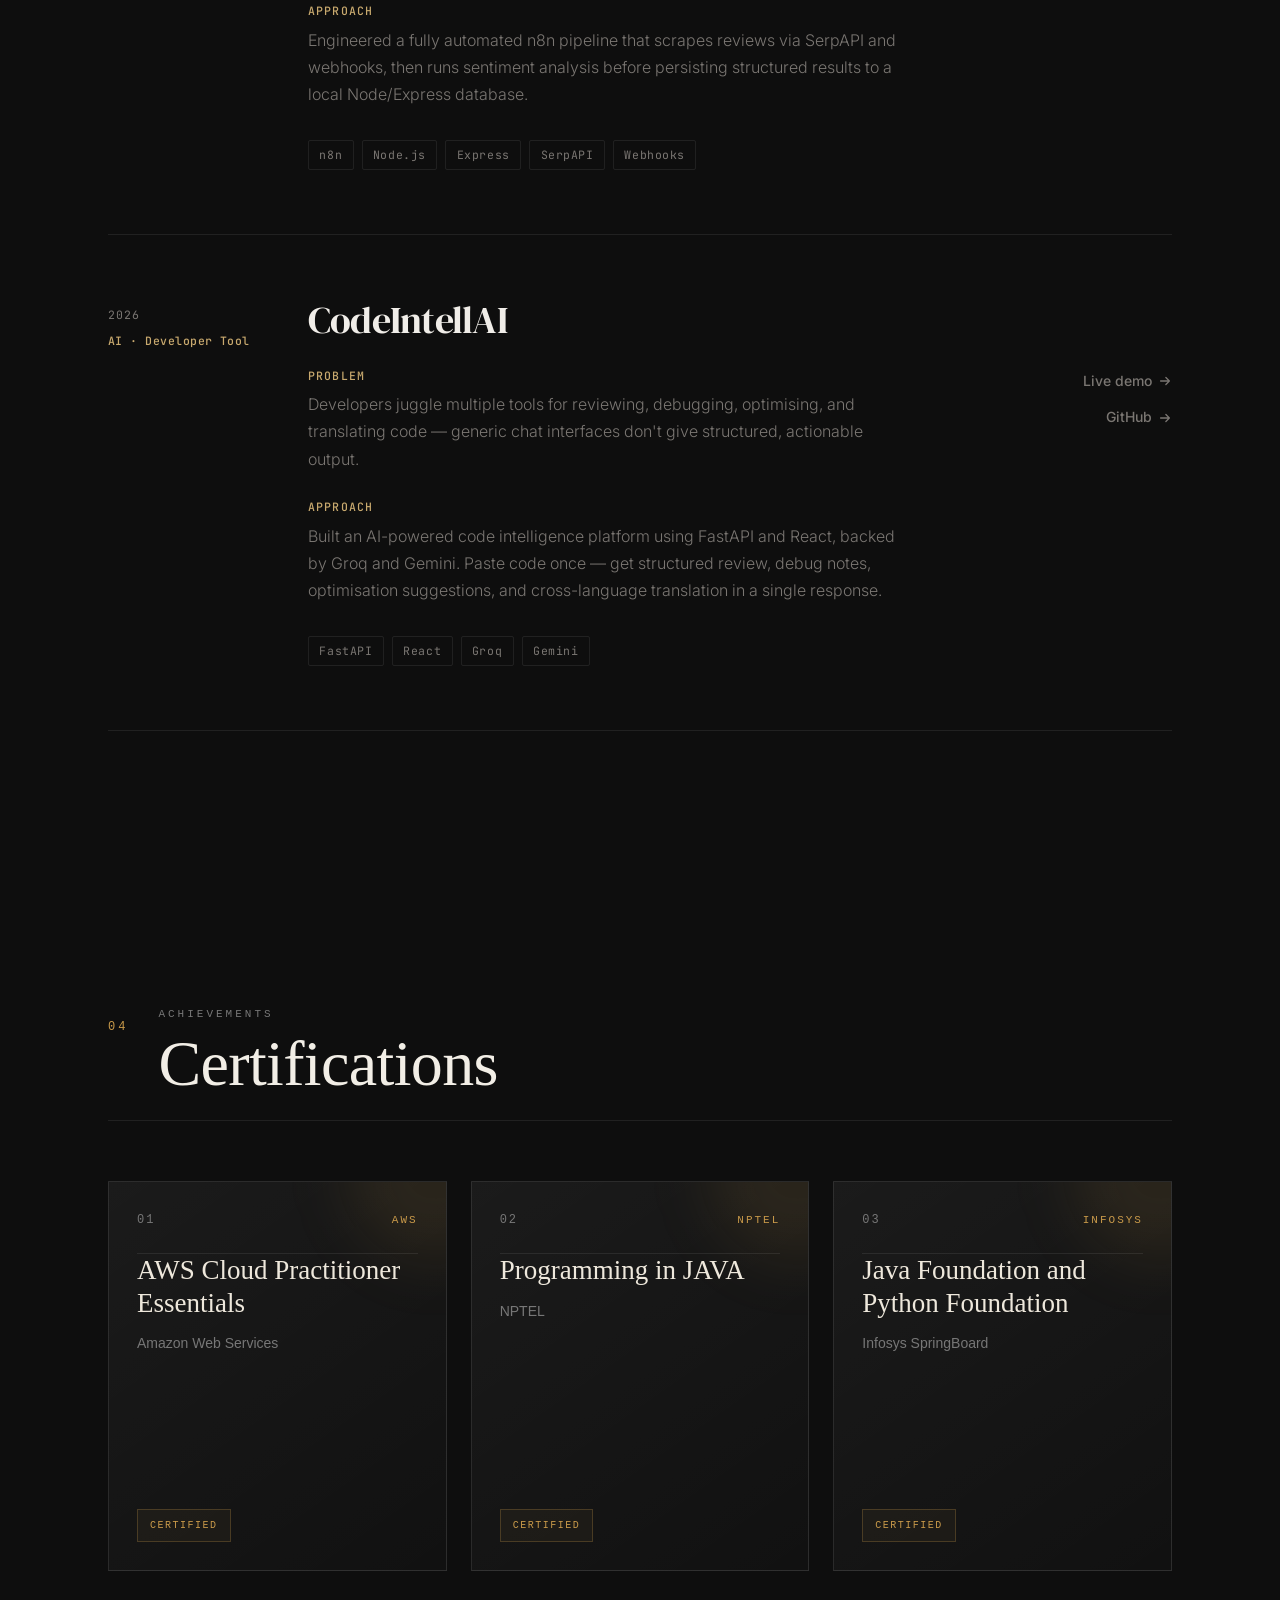
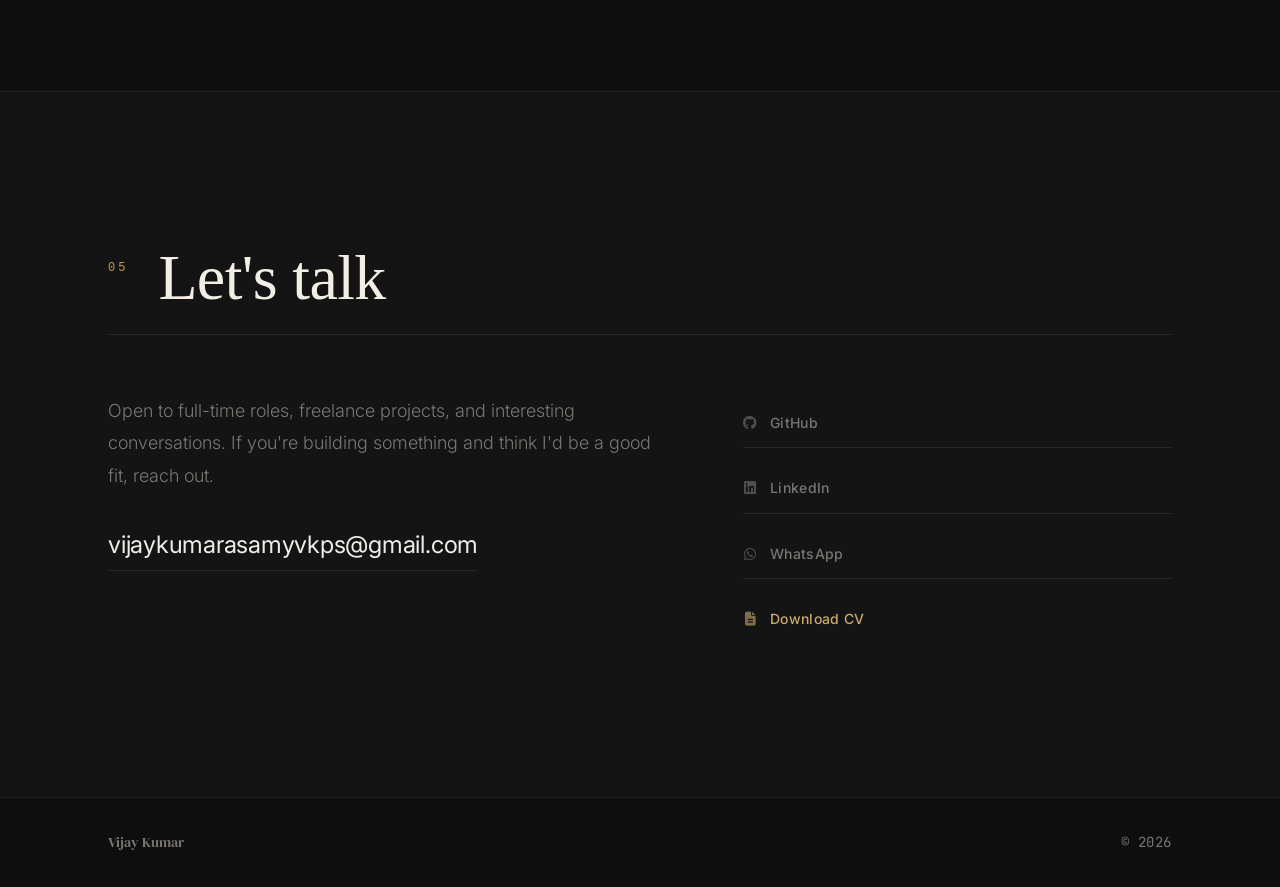
==== commit 237f2ac5: "Update index.html" ====
--- a/index.html
+++ b/index.html
@@ -360,7 +360,7 @@
                     <span class="project-type">Transit · Web App</span>
                 </div>
                 <div class="project-body">
-                    <h3 class="project-title">Bus Ticket &amp; Tracking</h3>
+                    <h3 class="project-title">Real-Time Bus Tracking &amp; Seat Monitoring</h3>
                     <div class="project-content">
                         <div class="project-text">
                             <div class="project-field">
